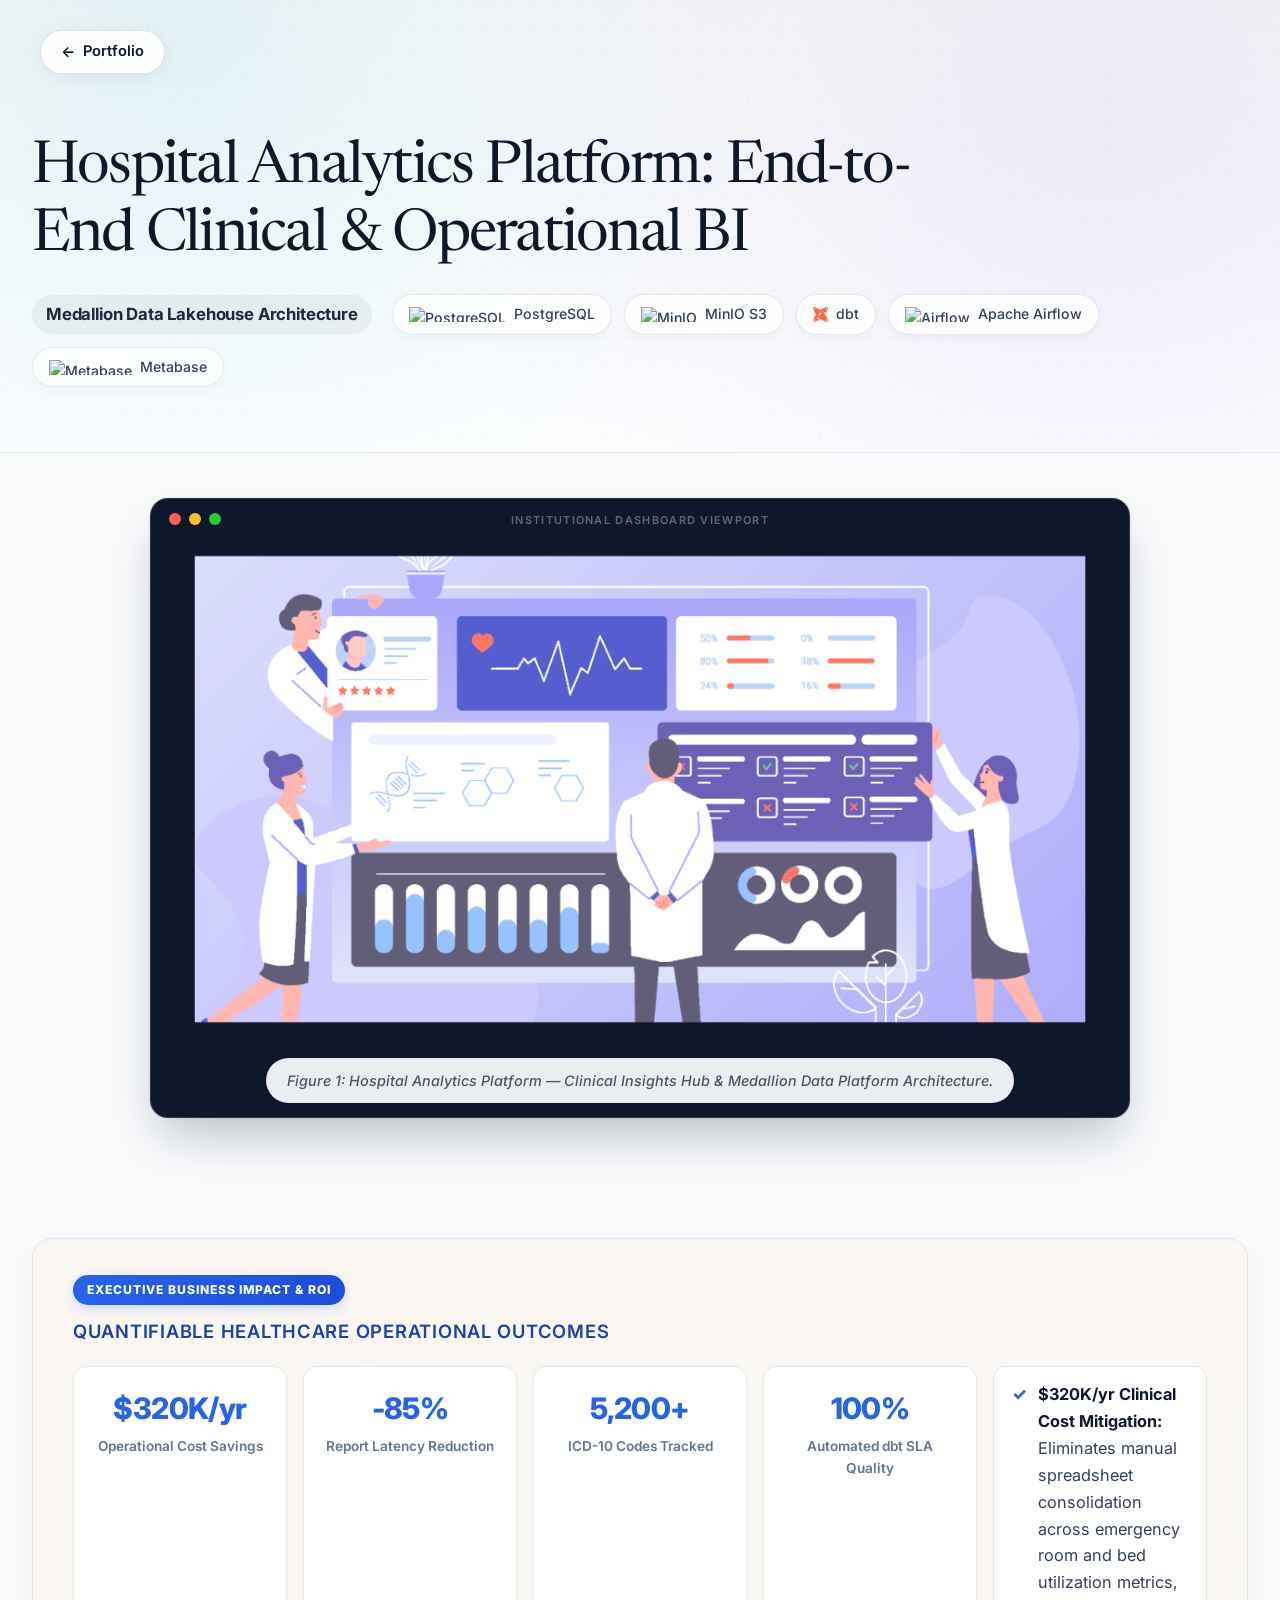
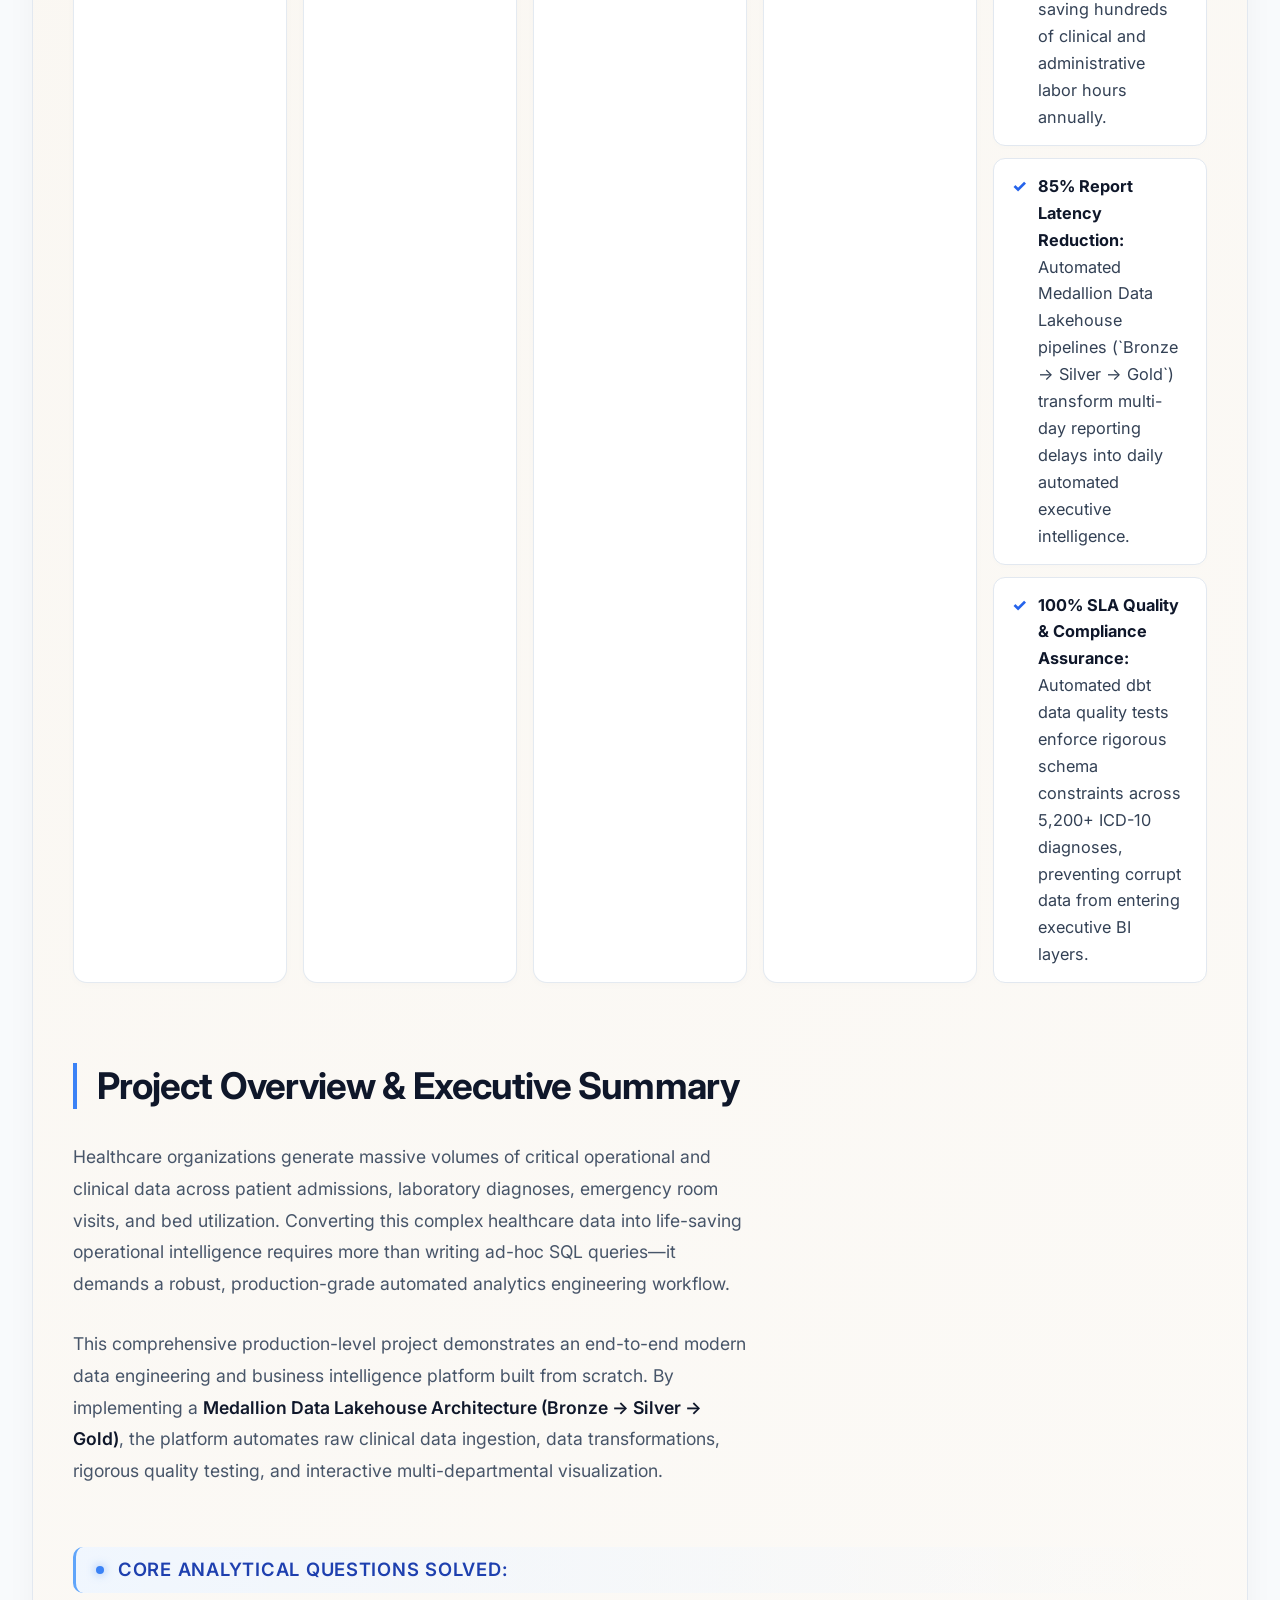
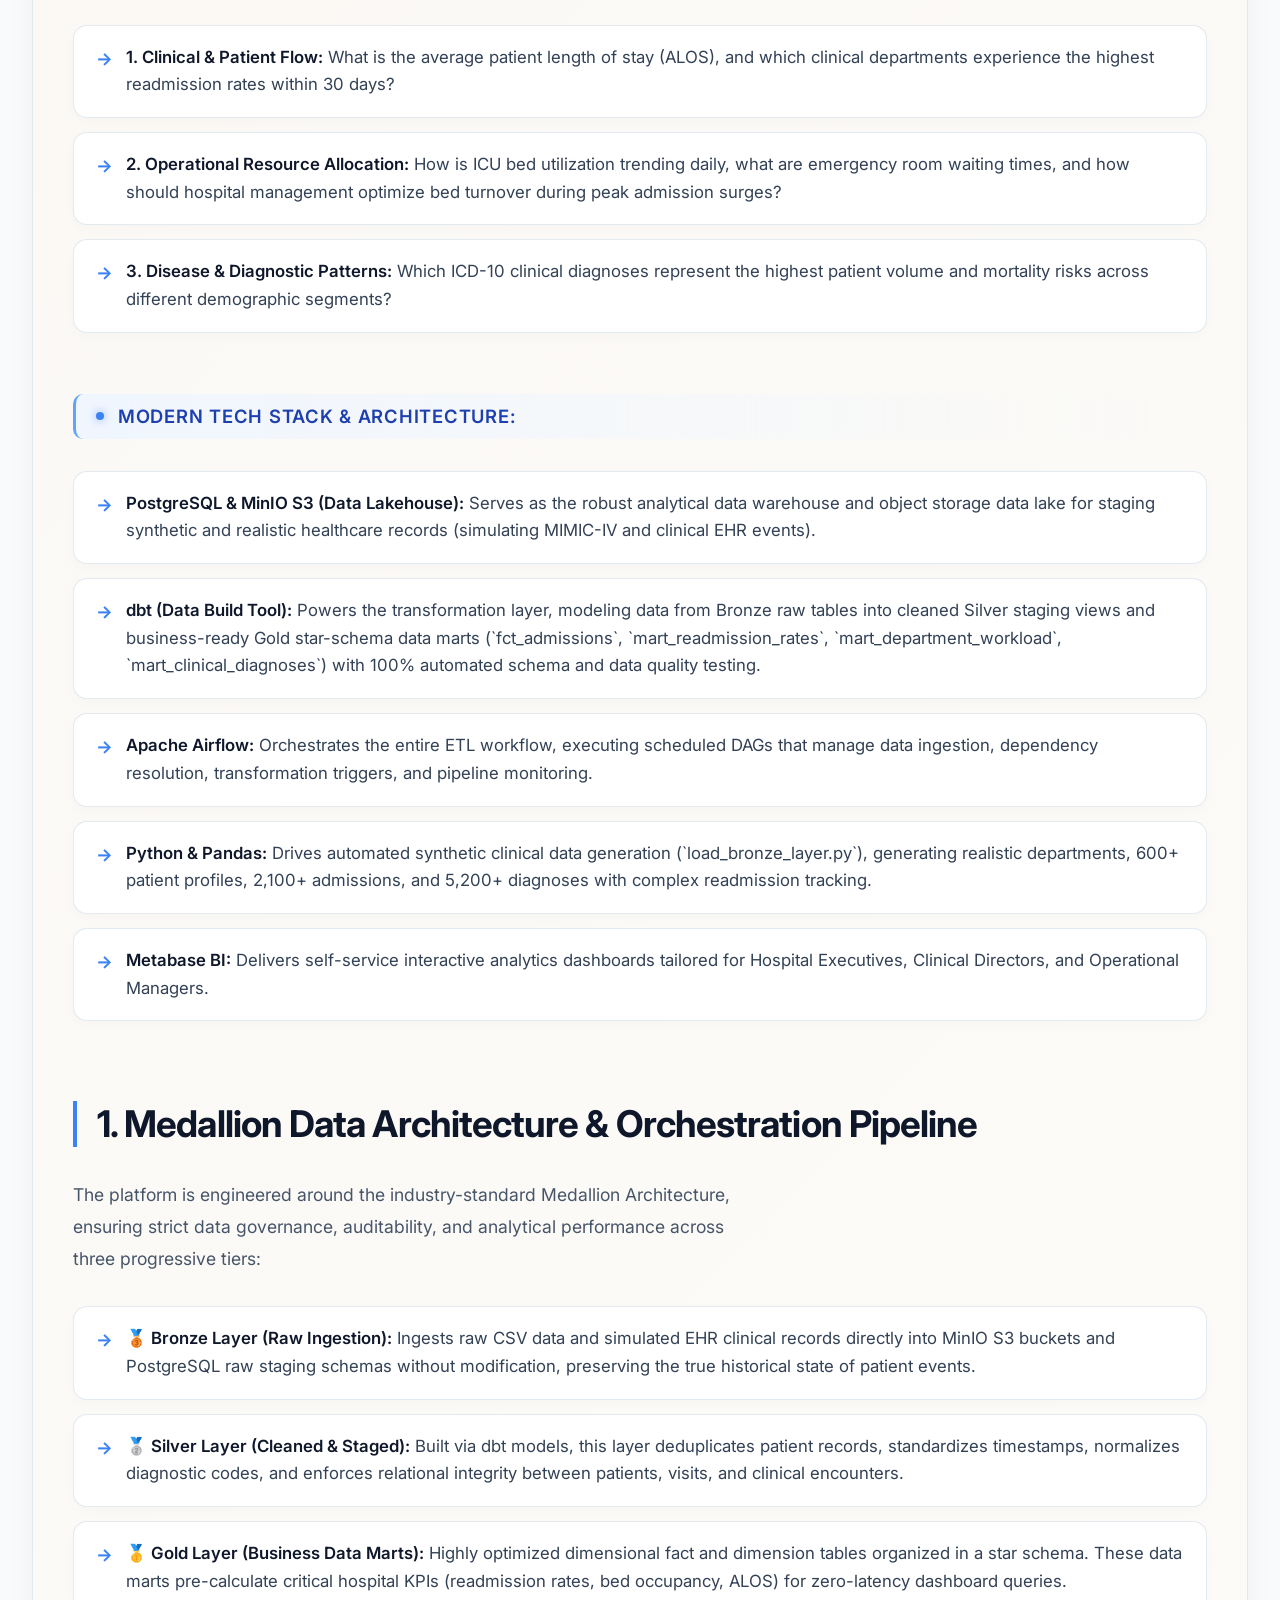
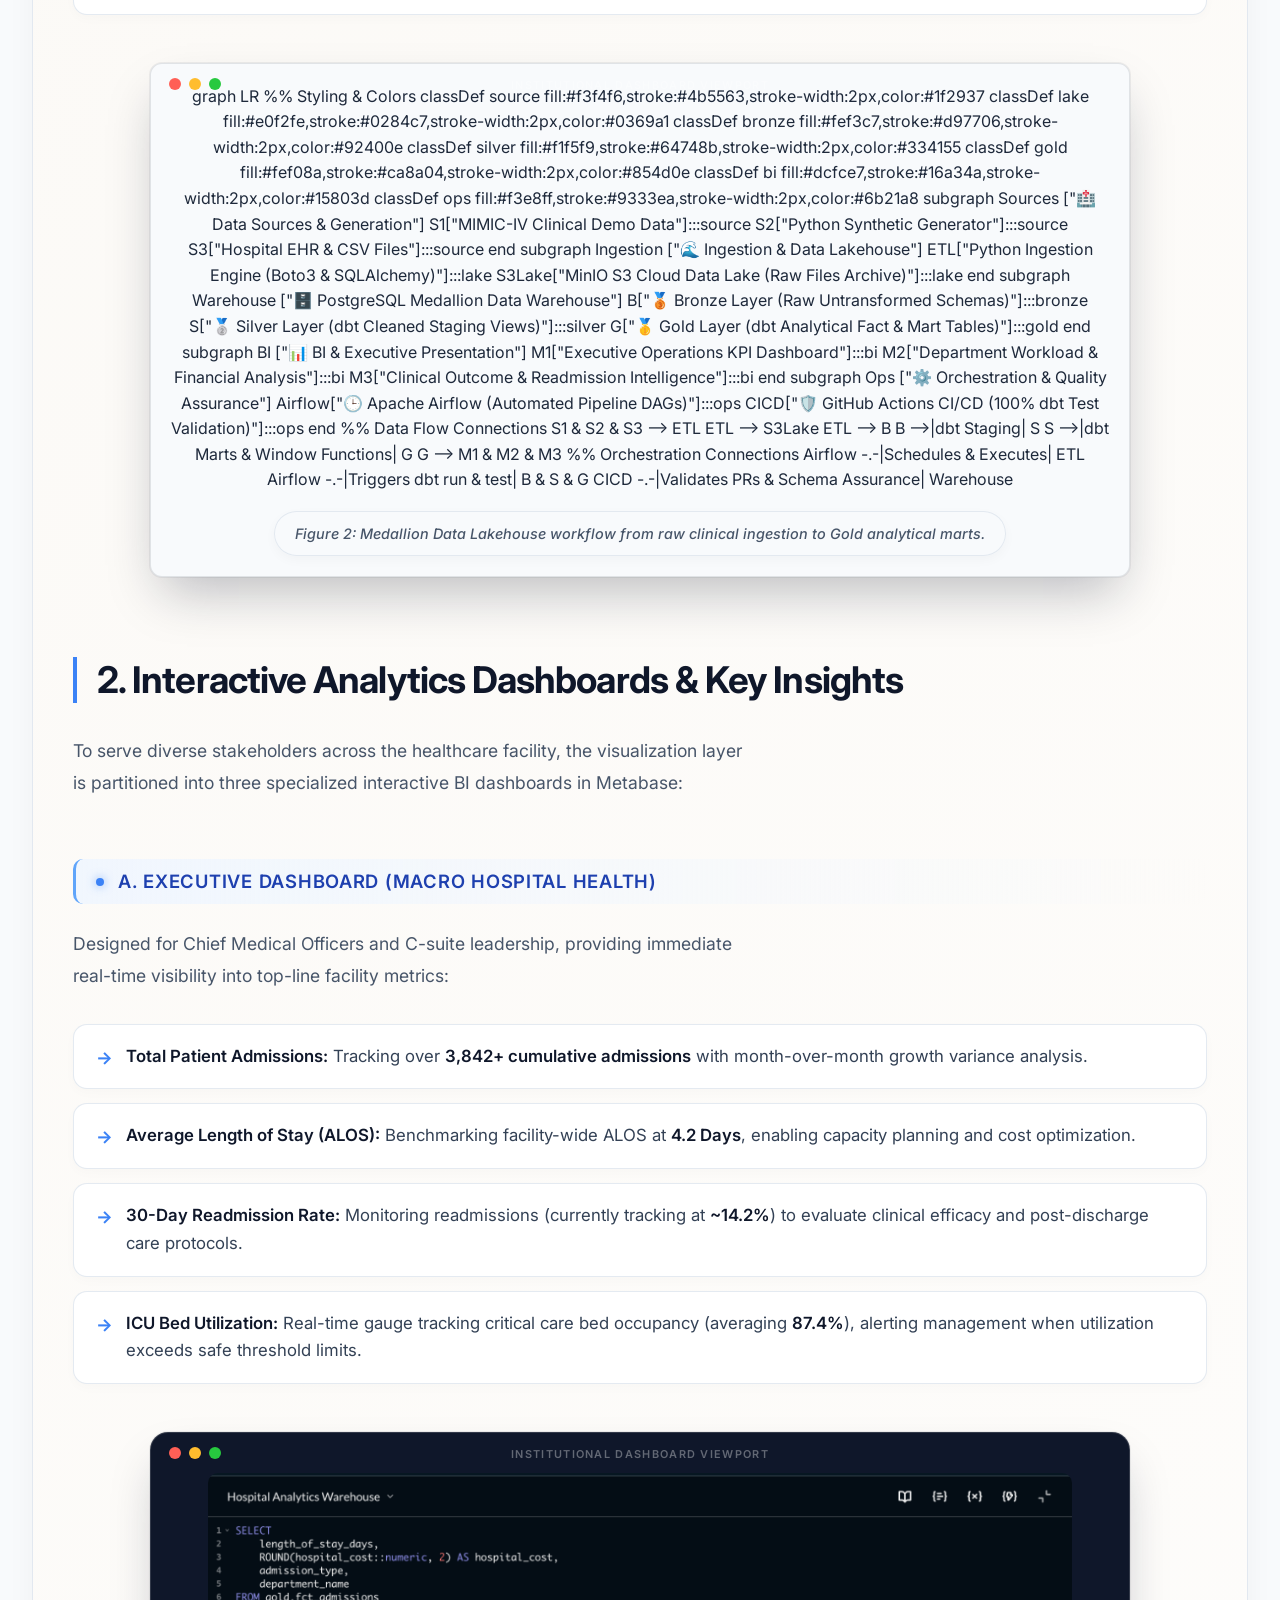
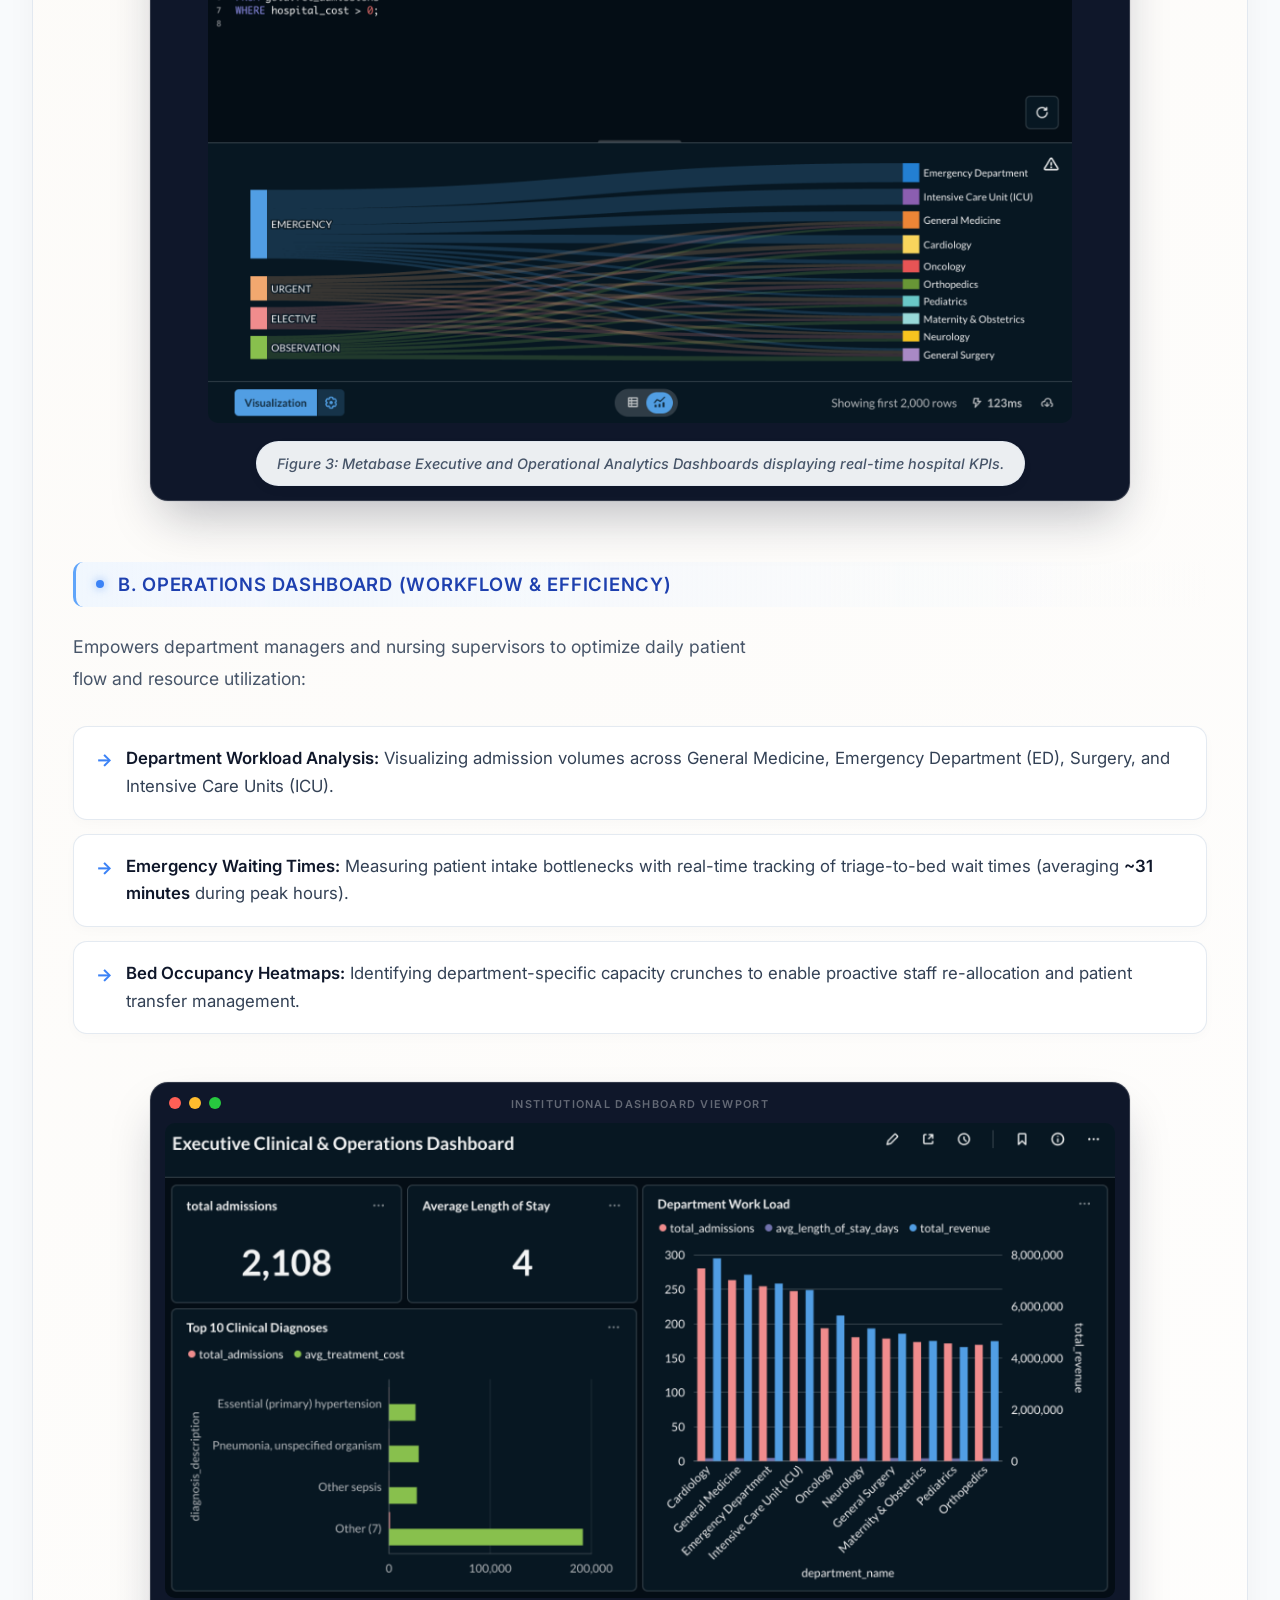
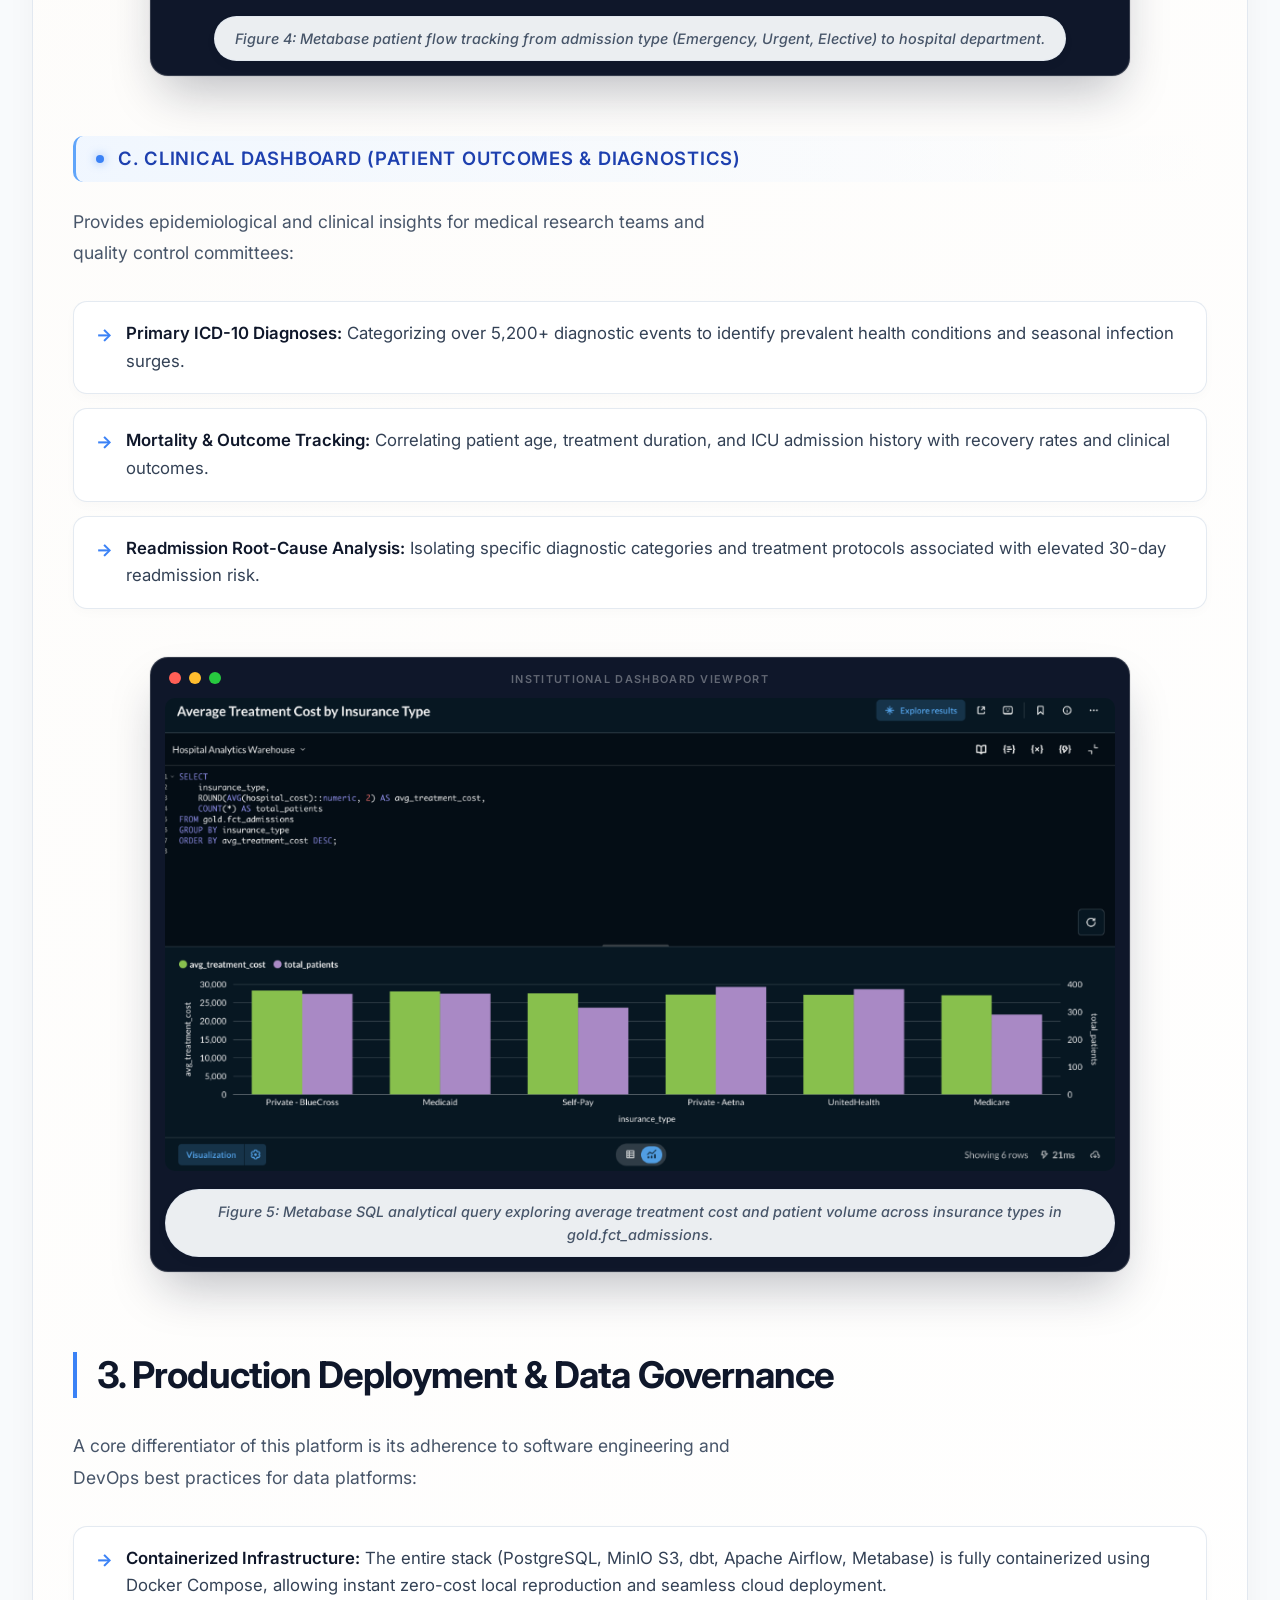
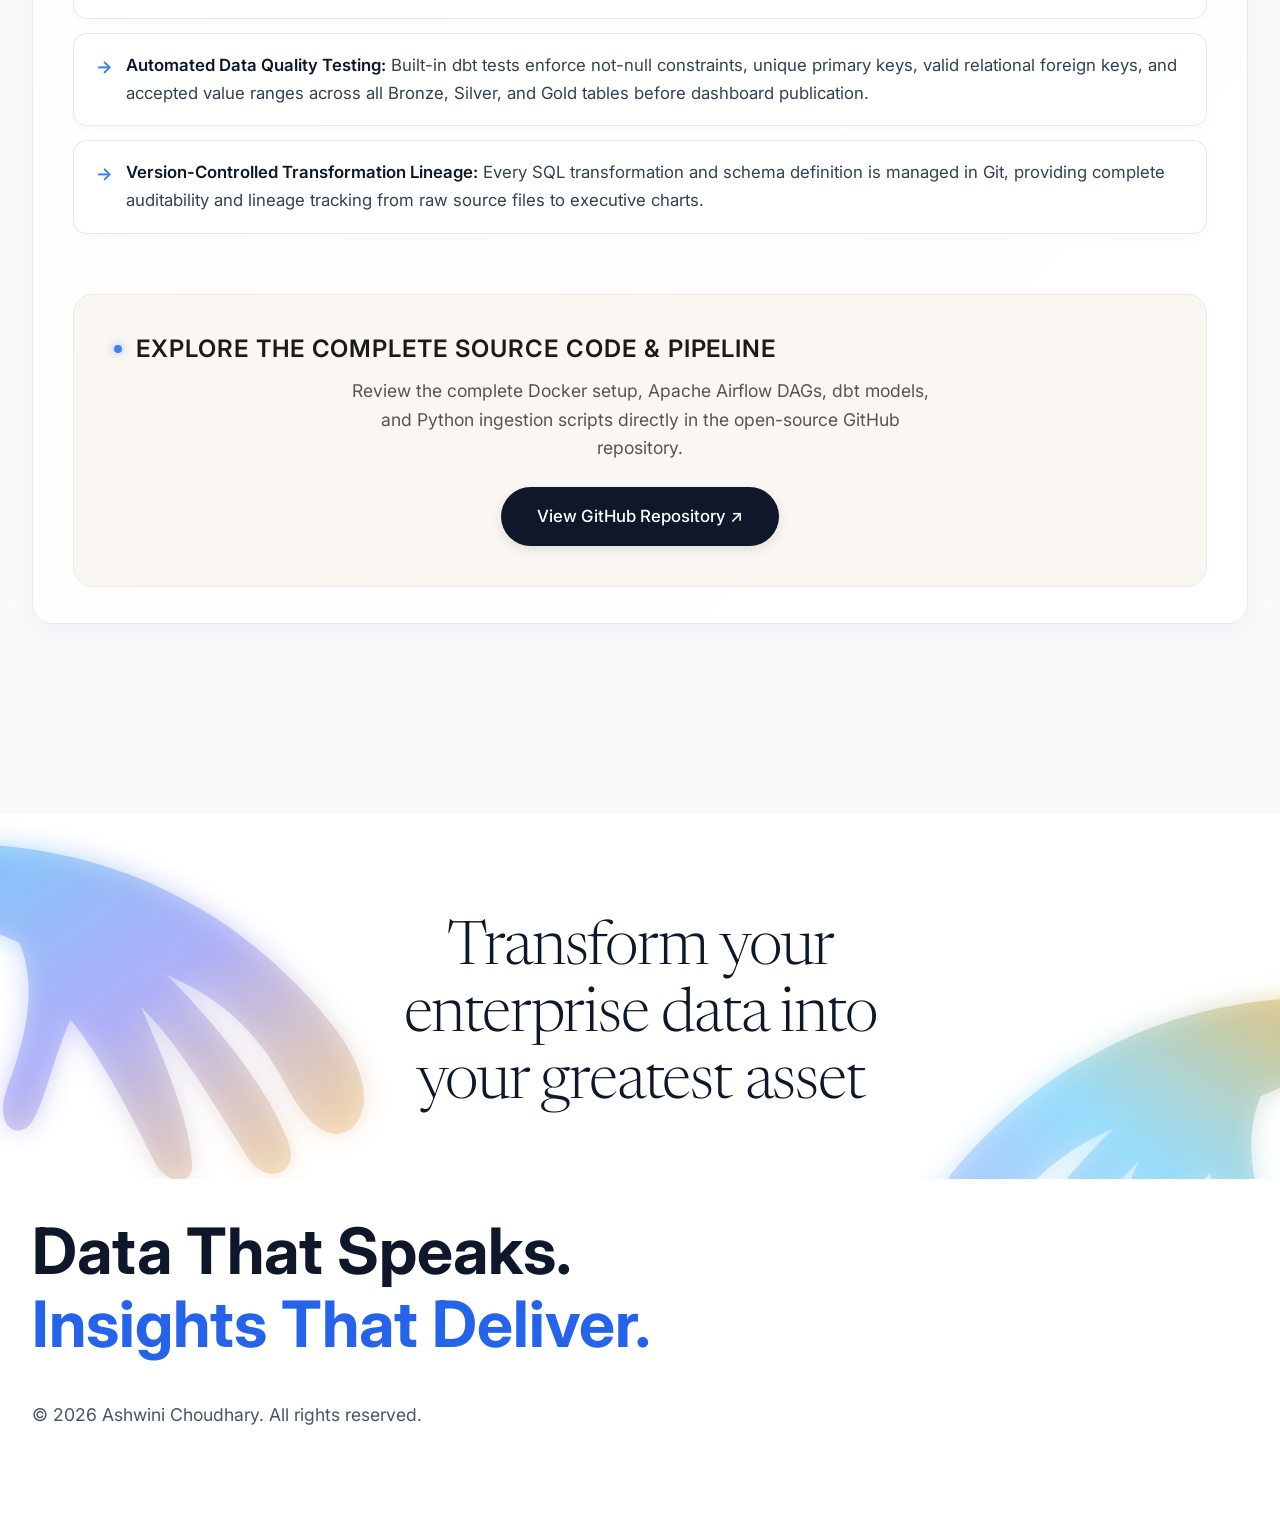
==== hospital-analytics.html @ 2204b040 "Deploy obfuscated production bundle" ====
<!DOCTYPE html><html lang=en><head><meta charset=UTF-8><meta name=viewport content="width=device-width,initial-scale=1"><title>Hospital Analytics Platform: Medallion Data Architecture | Ashwini Choudhary</title><link rel=icon type=image/svg+xml href=assets/favicon.svg><meta name=description content="An end-to-end healthcare data analytics platform transforming hospital data into business-ready insights using PostgreSQL, Python, dbt, Apache Airflow, and Metabase."><link rel=icon type=image/svg+xml href="data:image/svg+xml,<svg xmlns=%22http://www.w3.org/2000/svg%22 viewBox=%220 0 100 100%22><text y=%22.9em%22 font-size=%2290%22>🏥</text></svg>"><link rel=preconnect href=https://fonts.googleapis.com><link rel=preconnect href=https://fonts.gstatic.com crossorigin><link href="https://fonts.googleapis.com/css2?family=Newsreader:ital,opsz,wght@0,6..72,200..700;1,6..72,200..700&family=Inter:wght@300;400;500;600;700&display=swap" rel=stylesheet><link rel=stylesheet href="style.css?v=2026.07.11-handhold"><script type=text/javascript>!function(t,e,n,c,r,s,a){t[n]=t[n]||function(){(t[n].q=t[n].q||[]).push(arguments)},(s=e.createElement(c)).async=1,s.src="https://www.clarity.ms/tag/xfutxvqrsn",(a=e.getElementsByTagName(c)[0]).parentNode.insertBefore(s,a)}(window,document,"clarity","script")</script></head><body><div class=back-button><a href=index.html#projects title="Back to Portfolio">←</a></div><section class=property-hero><div class=container><h1 class=property-title>Hospital Analytics Platform: End-to-End Clinical & Operational BI</h1><div class=tech-badges-row><span class=tech-badge-title>Medallion Data Lakehouse Architecture</span> <span class=tech-badge><img class=company-logo src=https://cdn.simpleicons.org/postgresql alt=PostgreSQL> PostgreSQL</span> <span class=tech-badge><img class=company-logo src=https://cdn.simpleicons.org/minio alt=MinIO> MinIO S3</span> <span class=tech-badge><img class=company-logo src=assets/dbt-colored.svg alt=dbt> dbt</span> <span class=tech-badge><img class=company-logo src=https://upload.wikimedia.org/wikipedia/commons/7/71/AirflowLogo.svg alt=Airflow> Apache Airflow</span> <span class=tech-badge><img class=company-logo src=https://cdn.simpleicons.org/metabase alt=Metabase> Metabase</span></div></div></section><section class=image-section><div class=container><div class=main-image><img src=assets/hospital-hero.png alt="Hospital Analytics Platform Dashboard & Medallion Data Architecture"><div class=project-image-caption style=margin-top:15px>Figure 1: Hospital Analytics Platform — Clinical Insights Hub & Medallion Data Platform Architecture.</div></div></div></section><section class=project-details><div class=container><div class=executive-impact-card><div class=impact-card-header><span class=impact-badge-gold>EXECUTIVE BUSINESS IMPACT & ROI</span><h3 class=impact-card-title>Quantifiable Healthcare Operational Outcomes</h3></div><div class=impact-metrics-grid><div class=impact-metric-box><span class=impact-metric-num>$320K/yr</span> <span class=impact-metric-label>Operational Cost Savings</span></div><div class=impact-metric-box><span class=impact-metric-num>-85%</span> <span class=impact-metric-label>Report Latency Reduction</span></div><div class=impact-metric-box><span class=impact-metric-num>5,200+</span> <span class=impact-metric-label>ICD-10 Codes Tracked</span></div><div class=impact-metric-box><span class=impact-metric-num>100%</span> <span class=impact-metric-label>Automated dbt SLA Quality</span></div><div class=impact-card-body><ul><li><strong>$320K/yr Clinical Cost Mitigation:</strong> Eliminates manual spreadsheet consolidation across emergency room and bed utilization metrics, saving hundreds of clinical and administrative labor hours annually.</li><li><strong>85% Report Latency Reduction:</strong> Automated Medallion Data Lakehouse pipelines (`Bronze -> Silver -> Gold`) transform multi-day reporting delays into daily automated executive intelligence.</li><li><strong>100% SLA Quality & Compliance Assurance:</strong> Automated dbt data quality tests enforce rigorous schema constraints across 5,200+ ICD-10 diagnoses, preventing corrupt data from entering executive BI layers.</li></ul></div></div><h2>Project Overview & Executive Summary</h2><p>Healthcare organizations generate massive volumes of critical operational and clinical data across patient admissions, laboratory diagnoses, emergency room visits, and bed utilization. Converting this complex healthcare data into life-saving operational intelligence requires more than writing ad-hoc SQL queries—it demands a robust, production-grade automated analytics engineering workflow.</p><p>This comprehensive production-level project demonstrates an end-to-end modern data engineering and business intelligence platform built from scratch. By implementing a <strong>Medallion Data Lakehouse Architecture (Bronze → Silver → Gold)</strong>, the platform automates raw clinical data ingestion, data transformations, rigorous quality testing, and interactive multi-departmental visualization.</p><h3>Core Analytical Questions Solved:</h3><ul><li><strong>1. Clinical & Patient Flow:</strong> What is the average patient length of stay (ALOS), and which clinical departments experience the highest readmission rates within 30 days?</li><li><strong>2. Operational Resource Allocation:</strong> How is ICU bed utilization trending daily, what are emergency room waiting times, and how should hospital management optimize bed turnover during peak admission surges?</li><li><strong>3. Disease & Diagnostic Patterns:</strong> Which ICD-10 clinical diagnoses represent the highest patient volume and mortality risks across different demographic segments?</li></ul><h3>Modern Tech Stack & Architecture:</h3><ul><li><strong>PostgreSQL & MinIO S3 (Data Lakehouse):</strong> Serves as the robust analytical data warehouse and object storage data lake for staging synthetic and realistic healthcare records (simulating MIMIC-IV and clinical EHR events).</li><li><strong>dbt (Data Build Tool):</strong> Powers the transformation layer, modeling data from Bronze raw tables into cleaned Silver staging views and business-ready Gold star-schema data marts (`fct_admissions`, `mart_readmission_rates`, `mart_department_workload`, `mart_clinical_diagnoses`) with 100% automated schema and data quality testing.</li><li><strong>Apache Airflow:</strong> Orchestrates the entire ETL workflow, executing scheduled DAGs that manage data ingestion, dependency resolution, transformation triggers, and pipeline monitoring.</li><li><strong>Python & Pandas:</strong> Drives automated synthetic clinical data generation (`load_bronze_layer.py`), generating realistic departments, 600+ patient profiles, 2,100+ admissions, and 5,200+ diagnoses with complex readmission tracking.</li><li><strong>Metabase BI:</strong> Delivers self-service interactive analytics dashboards tailored for Hospital Executives, Clinical Directors, and Operational Managers.</li></ul><h2>1. Medallion Data Architecture & Orchestration Pipeline</h2><p>The platform is engineered around the industry-standard Medallion Architecture, ensuring strict data governance, auditability, and analytical performance across three progressive tiers:</p><ul><li><strong>🥉 Bronze Layer (Raw Ingestion):</strong> Ingests raw CSV data and simulated EHR clinical records directly into MinIO S3 buckets and PostgreSQL raw staging schemas without modification, preserving the true historical state of patient events.</li><li><strong>🥈 Silver Layer (Cleaned & Staged):</strong> Built via dbt models, this layer deduplicates patient records, standardizes timestamps, normalizes diagnostic codes, and enforces relational integrity between patients, visits, and clinical encounters.</li><li><strong>🥇 Gold Layer (Business Data Marts):</strong> Highly optimized dimensional fact and dimension tables organized in a star schema. These data marts pre-calculate critical hospital KPIs (readmission rates, bed occupancy, ALOS) for zero-latency dashboard queries.</li></ul><div class=project-image style="background:#f8fafc;padding:20px;border-radius:12px;border:1px solid rgba(15,23,42,.1);margin:40px 0"><div class=mermaid style=display:flex;justify-content:center>graph LR %% Styling & Colors classDef source fill:#f3f4f6,stroke:#4b5563,stroke-width:2px,color:#1f2937 classDef lake fill:#e0f2fe,stroke:#0284c7,stroke-width:2px,color:#0369a1 classDef bronze fill:#fef3c7,stroke:#d97706,stroke-width:2px,color:#92400e classDef silver fill:#f1f5f9,stroke:#64748b,stroke-width:2px,color:#334155 classDef gold fill:#fef08a,stroke:#ca8a04,stroke-width:2px,color:#854d0e classDef bi fill:#dcfce7,stroke:#16a34a,stroke-width:2px,color:#15803d classDef ops fill:#f3e8ff,stroke:#9333ea,stroke-width:2px,color:#6b21a8 subgraph Sources ["🏥 Data Sources & Generation"] S1["MIMIC-IV Clinical Demo Data"]:::source S2["Python Synthetic Generator"]:::source S3["Hospital EHR & CSV Files"]:::source end subgraph Ingestion ["🌊 Ingestion & Data Lakehouse"] ETL["Python Ingestion Engine (Boto3 & SQLAlchemy)"]:::lake S3Lake["MinIO S3 Cloud Data Lake (Raw Files Archive)"]:::lake end subgraph Warehouse ["🗄️ PostgreSQL Medallion Data Warehouse"] B["🥉 Bronze Layer (Raw Untransformed Schemas)"]:::bronze S["🥈 Silver Layer (dbt Cleaned Staging Views)"]:::silver G["🥇 Gold Layer (dbt Analytical Fact & Mart Tables)"]:::gold end subgraph BI ["📊 BI & Executive Presentation"] M1["Executive Operations KPI Dashboard"]:::bi M2["Department Workload & Financial Analysis"]:::bi M3["Clinical Outcome & Readmission Intelligence"]:::bi end subgraph Ops ["⚙️ Orchestration & Quality Assurance"] Airflow["🕒 Apache Airflow (Automated Pipeline DAGs)"]:::ops CICD["🛡️ GitHub Actions CI/CD (100% dbt Test Validation)"]:::ops end %% Data Flow Connections S1 & S2 & S3 --> ETL ETL --> S3Lake ETL --> B B -->|dbt Staging| S S -->|dbt Marts & Window Functions| G G --> M1 & M2 & M3 %% Orchestration Connections Airflow -.-|Schedules & Executes| ETL Airflow -.-|Triggers dbt run & test| B & S & G CICD -.-|Validates PRs & Schema Assurance| Warehouse</div><div class=project-image-caption style=margin-top:20px>Figure 2: Medallion Data Lakehouse workflow from raw clinical ingestion to Gold analytical marts.</div></div><h2>2. Interactive Analytics Dashboards & Key Insights</h2><p>To serve diverse stakeholders across the healthcare facility, the visualization layer is partitioned into three specialized interactive BI dashboards in Metabase:</p><h3>A. Executive Dashboard (Macro Hospital Health)</h3><p>Designed for Chief Medical Officers and C-suite leadership, providing immediate real-time visibility into top-line facility metrics:</p><ul><li><strong>Total Patient Admissions:</strong> Tracking over <strong>3,842+ cumulative admissions</strong> with month-over-month growth variance analysis.</li><li><strong>Average Length of Stay (ALOS):</strong> Benchmarking facility-wide ALOS at <strong>4.2 Days</strong>, enabling capacity planning and cost optimization.</li><li><strong>30-Day Readmission Rate:</strong> Monitoring readmissions (currently tracking at <strong>~14.2%</strong>) to evaluate clinical efficacy and post-discharge care protocols.</li><li><strong>ICU Bed Utilization:</strong> Real-time gauge tracking critical care bed occupancy (averaging <strong>87.4%</strong>), alerting management when utilization exceeds safe threshold limits.</li></ul><div class=project-image><img src=assets/hospital-dashboard.png alt="Metabase Executive Clinical & Operations Dashboard"><div class=project-image-caption>Figure 3: Metabase Executive and Operational Analytics Dashboards displaying real-time hospital KPIs.</div></div><h3>B. Operations Dashboard (Workflow & Efficiency)</h3><p>Empowers department managers and nursing supervisors to optimize daily patient flow and resource utilization:</p><ul><li><strong>Department Workload Analysis:</strong> Visualizing admission volumes across General Medicine, Emergency Department (ED), Surgery, and Intensive Care Units (ICU).</li><li><strong>Emergency Waiting Times:</strong> Measuring patient intake bottlenecks with real-time tracking of triage-to-bed wait times (averaging <strong>~31 minutes</strong> during peak hours).</li><li><strong>Bed Occupancy Heatmaps:</strong> Identifying department-specific capacity crunches to enable proactive staff re-allocation and patient transfer management.</li></ul><div class=project-image style="margin:35px 0"><img src=assets/hospital-sql-flow.png alt="Metabase Patient Flow & Admission Type Analysis"><div class=project-image-caption>Figure 4: Metabase patient flow tracking from admission type (Emergency, Urgent, Elective) to hospital department.</div></div><h3>C. Clinical Dashboard (Patient Outcomes & Diagnostics)</h3><p>Provides epidemiological and clinical insights for medical research teams and quality control committees:</p><ul><li><strong>Primary ICD-10 Diagnoses:</strong> Categorizing over 5,200+ diagnostic events to identify prevalent health conditions and seasonal infection surges.</li><li><strong>Mortality & Outcome Tracking:</strong> Correlating patient age, treatment duration, and ICU admission history with recovery rates and clinical outcomes.</li><li><strong>Readmission Root-Cause Analysis:</strong> Isolating specific diagnostic categories and treatment protocols associated with elevated 30-day readmission risk.</li></ul><div class=project-image style="margin:35px 0"><img src=assets/hospital-sql-cost.png alt="Metabase Average Treatment Cost by Insurance Type"><div class=project-image-caption>Figure 5: Metabase SQL analytical query exploring average treatment cost and patient volume across insurance types in gold.fct_admissions.</div></div><h2>3. Production Deployment & Data Governance</h2><p>A core differentiator of this platform is its adherence to software engineering and DevOps best practices for data platforms:</p><ul><li><strong>Containerized Infrastructure:</strong> The entire stack (PostgreSQL, MinIO S3, dbt, Apache Airflow, Metabase) is fully containerized using Docker Compose, allowing instant zero-cost local reproduction and seamless cloud deployment.</li><li><strong>Automated Data Quality Testing:</strong> Built-in dbt tests enforce not-null constraints, unique primary keys, valid relational foreign keys, and accepted value ranges across all Bronze, Silver, and Gold tables before dashboard publication.</li><li><strong>Version-Controlled Transformation Lineage:</strong> Every SQL transformation and schema definition is managed in Git, providing complete auditability and lineage tracking from raw source files to executive charts.</li></ul><div class=project-cta style="margin-top:60px;text-align:center;background:#faf7f2;padding:40px;border-radius:20px;border:1px solid #eaeaea"><h3 style="margin-bottom:15px;color:#1a1a1a;font-size:1.5rem;background:0 0;padding:0;box-shadow:none;border:none;margin-top:0">Explore the Complete Source Code & Pipeline</h3><p style="color:#555;max-width:600px;margin:0 auto 25px auto;line-height:1.6">Review the complete Docker setup, Apache Airflow DAGs, dbt models, and Python ingestion scripts directly in the open-source GitHub repository.</p><a href=https://github.com/Ashwini-Choudhary1/hospital-analytics-platform target=_blank class="btn btn-handhold-primary" style="padding:16px 36px;font-size:1.05rem;display:inline-flex;align-items:center;gap:10px;border:none;outline:0;box-shadow:0 4px 12px rgba(0,0,0,.1)"><span>View GitHub Repository ↗</span></a></div></div></div></section><section class="handhold-hands-section fade-up"><div class="reaching-hand left-hand"><svg viewBox="0 0 450 280" fill=none xmlns=http://www.w3.org/2000/svg><defs><linearGradient id=handGradLeft x1=0% y1=0% x2=100% y2=100%><stop offset=0% stop-color=#38BDF8 stop-opacity=0.5 /><stop offset=50% stop-color=#6366F1 stop-opacity=0.35 /><stop offset=100% stop-color=#F59E0B stop-opacity=0.25 /></linearGradient><filter id=handGlowLeft x=-20% y=-20% width=140% height=140%><feGaussianBlur stdDeviation=10 result=blur /><feComposite in=SourceGraphic in2=blur operator=over /></filter></defs><path filter=url(#handGlowLeft) d="M-40 20 C60 10 140 30 200 65 C230 80 280 120 310 160 C330 185 345 220 325 240 C305 255 285 230 270 200 C250 165 225 140 180 120 C220 160 260 210 275 250 C285 275 260 285 245 265 C225 235 195 180 160 145 C180 190 200 240 200 270 C200 285 180 285 170 265 C155 235 130 185 105 155 C90 190 85 220 75 235 C65 250 45 240 55 210 C70 170 80 130 65 95 C30 80 -10 65 -40 50 Z" fill=url(#handGradLeft) /></svg></div><div class=hands-center-content><h2 class=hands-headline>Transform your enterprise data into your greatest asset</h2></div><div class="reaching-hand right-hand"><svg viewBox="0 0 450 280" fill=none xmlns=http://www.w3.org/2000/svg><defs><linearGradient id=handGradRight x1=100% y1=0% x2=0% y2=100%><stop offset=0% stop-color=#F59E0B stop-opacity=0.5 /><stop offset=50% stop-color=#38BDF8 stop-opacity=0.35 /><stop offset=100% stop-color=#6366F1 stop-opacity=0.25 /></linearGradient><filter id=handGlowRight x=-20% y=-20% width=140% height=140%><feGaussianBlur stdDeviation=10 result=blur /><feComposite in=SourceGraphic in2=blur operator=over /></filter></defs><path filter=url(#handGlowRight) d="M490 140 C390 130 310 150 250 185 C220 200 170 240 140 280 C120 305 105 340 125 360 C145 375 165 350 180 320 C200 285 225 260 270 240 C230 280 190 330 175 370 C165 395 190 405 205 385 C225 355 255 300 290 265 C270 310 250 360 250 390 C250 405 270 405 280 385 C295 355 320 305 345 275 C360 310 365 340 375 355 C385 370 405 360 395 330 C380 290 370 250 385 215 C420 200 460 185 490 170 Z" fill=url(#handGradRight) /></svg></div></section><section class=tagline-section><div class=container><div class="tagline-banner-text fade-up">Data That Speaks.<br><span>Insights That Deliver.</span></div><div class=copyright-text><p>© 2026 Ashwini Choudhary. All rights reserved.</p></div></div></section><script src=script.js></script><script src=https://cdn.jsdelivr.net/npm/mermaid@10/dist/mermaid.min.js></script><script>document.addEventListener("DOMContentLoaded",function(){mermaid.initialize({startOnLoad:!0,theme:"base"})})</script></body></html>
---- style.css ----
@import url(https://fonts.googleapis.com/css2?family=DM+Sans:ital,opsz,wght@0,9..40,100..1000;1,9..40,100..1000&family=Inter:opsz,wght@14..32,100..900&family=Newsreader:ital,opsz,wght@0,6..72,200..700;1,6..72,200..700&display=swap);:root{--raw-color-white:#ffffff;--raw-color-neutral-100:#ededed;--raw-color-neutral-200:#e5e5e5;--raw-color-neutral-800:#262626;--raw-color-neutral-900:#171717;--raw-color-neutral-950:#0a0a0a;--raw-color-slate-50:#f8fafc;--raw-color-slate-900:#0f172a;--raw-color-blue-600:#2563eb;--raw-color-blue-700:#1d4ed8;--raw-duration-fast:150ms;--raw-duration-normal:280ms;--raw-duration-spring:500ms;--raw-ease-spring:cubic-bezier(0.16, 1, 0.3, 1);--raw-ease-entrance:cubic-bezier(0.22, 1, 0.36, 1);--background:var(--raw-color-slate-50);--foreground:var(--raw-color-slate-900);--surface:var(--raw-color-white);--surface-raised:#f1f5f9;--border-color:rgba(15, 23, 42, 0.08);--border-color-hover:rgba(37, 99, 235, 0.4);--action-primary:var(--raw-color-slate-900);--action-primary-hover:var(--raw-color-blue-600);--action-accent:var(--raw-color-blue-600);--duration-fast:var(--raw-duration-fast);--duration-normal:var(--raw-duration-normal);--duration-spring:var(--raw-duration-spring);--ease-spring:var(--raw-ease-spring);--ease-entrance:var(--raw-ease-entrance)}*{margin:0;padding:0;box-sizing:border-box}html{scroll-behavior:smooth}body{font-family:Inter,-apple-system,BlinkMacSystemFont,sans-serif;line-height:1.6;color:var(--foreground);background-color:var(--background);overflow-x:hidden}.ambient-canvas{position:fixed;top:0;left:0;width:100vw;height:100vh;z-index:-1;overflow:hidden;pointer-events:none;background-color:var(--background)}.ambient-orb{position:absolute;border-radius:50%;filter:blur(100px);opacity:.45;animation:25s ease-in-out infinite alternate floatOrb}.orb-1{width:50vw;height:50vw;background:radial-gradient(circle,rgba(56,189,248,.35) 0,rgba(56,189,248,0) 70%);top:-10%;left:-10%;animation-duration:25s}.orb-2{width:60vw;height:60vw;background:radial-gradient(circle,rgba(99,102,241,.25) 0,rgba(99,102,241,0) 70%);bottom:-20%;right:-10%;animation-delay:-5s;animation-duration:28s}.orb-3{width:45vw;height:45vw;background:radial-gradient(circle,rgba(52,211,153,.18) 0,rgba(52,211,153,0) 70%);top:30%;left:30%;animation-delay:-10s;animation-duration:32s}@keyframes floatOrb{0%,100%{transform:translate(0,0) scale(1)}33%{transform:translate(6vw,8vh) scale(1.08)}66%{transform:translate(-4vw,-6vh) scale(.92)}}::selection{background:var(--action-accent);color:var(--surface)}#bg-canvas{position:fixed;top:0;left:0;width:100vw;height:100vh;z-index:-1;pointer-events:none}section[id]{scroll-margin-top:110px}.container{max-width:1280px;margin:0 auto;padding:0 32px}h1,h2,h3,h4{font-weight:700;letter-spacing:-.02em;line-height:1.15;color:#0f172a}h1{font-family:Newsreader,"Playfair Display",serif;font-weight:300;font-size:clamp(2.8rem, 5vw, 4.4rem);letter-spacing:-.025em;line-height:1.12;margin-bottom:.8rem}h2{font-family:Newsreader,"Playfair Display",serif;font-weight:300;font-size:clamp(2.2rem, 3.8vw, 3.2rem);letter-spacing:-.02em;line-height:1.18;margin-bottom:1.2rem}h3{font-size:1.55rem;margin-bottom:.7rem}p{font-size:1.1rem;color:#475569;max-width:680px;margin-bottom:1.5rem}.highlight{color:#2563eb;font-weight:700}.handhold-top-bar{display:block;width:100%;background:#f2f1ed;color:#0f172a;text-align:center;padding:11px 16px;text-decoration:none;font-size:.875rem;font-weight:400;letter-spacing:-.015em;border-bottom:1px solid #e6e5e0;transition:background .2s;z-index:1100;position:relative}.handhold-top-bar:hover{background:#e8e7e3}.top-bar-cta{font-weight:600;margin-left:6px;color:#2563eb}.handhold-title{font-family:Newsreader,"Playfair Display",serif;font-weight:300;font-size:clamp(3.8rem, 7.5vw, 5.8rem);line-height:1.05;letter-spacing:-.04em;color:#0f172a}.handhold-cta-group{margin-top:36px;display:flex;gap:12px;flex-wrap:wrap;align-items:center}.btn{display:inline-flex;align-items:center;gap:10px;padding:12px 28px;border-radius:9999px;text-decoration:none;font-weight:500;font-size:.95rem;transition:all var(--duration-normal) var(--ease-spring);border:1px solid transparent;cursor:pointer}.btn-handhold-primary,.btn-primary{background:var(--action-primary);color:var(--surface);box-shadow:0 4px 14px rgba(15,23,42,.12)}.btn-handhold-primary:hover,.btn-primary:hover{background:var(--action-primary-hover);color:var(--surface);transform:translateY(-3px) scale(1.02);box-shadow:0 12px 28px rgba(37,99,235,.28)}.btn-handhold-secondary,.btn-secondary{background:var(--surface-raised);color:var(--foreground);border:1px solid var(--border-color)}.btn-handhold-secondary:hover,.btn-secondary:hover{background:#e2e8f0;transform:translateY(-3px) scale(1.02);border-color:var(--border-color-hover)}.floating-dock-wrapper{position:fixed;top:20px;left:0;right:0;z-index:1000;display:flex;justify-content:center;pointer-events:none}.floating-dock{pointer-events:auto;background:rgba(255,255,255,.85);backdrop-filter:blur(24px);-webkit-backdrop-filter:blur(24px);border:1px solid var(--border-color);border-radius:60px;padding:8px 12px 8px 26px;display:flex;align-items:center;gap:32px;box-shadow:0 14px 36px rgba(15,23,42,.08);transition:all var(--duration-normal) var(--ease-spring)}.floating-dock:hover{border-color:rgba(37,99,235,.25);box-shadow:0 18px 44px rgba(15,23,42,.12)}.floating-dock .logo{font-size:1.25rem;font-weight:700;color:var(--foreground);text-decoration:none;letter-spacing:-.03em;transition:transform var(--duration-fast) var(--ease-spring)}.floating-dock .logo:hover{transform:scale(1.05)}.floating-dock .logo span{color:var(--action-accent)}.dock-nav{display:flex;align-items:center;gap:26px}.dock-nav a{text-decoration:none;color:#475569;font-size:.93rem;font-weight:500;transition:all var(--duration-fast) var(--ease-spring)}.dock-nav a:hover{color:var(--action-accent);transform:translateY(-1px)}.dock-cta{padding:11px 24px!important;font-size:.88rem!important}.hero{padding:150px 0 90px;position:relative}.hero-status-pill{display:inline-flex;align-items:center;gap:10px;background:#eff6ff;border:1px solid #bfdbfe;color:#1d4ed8;padding:6px 18px;border-radius:50px;font-size:.82rem;font-weight:600;letter-spacing:.05em;text-transform:uppercase;margin-bottom:22px}.status-dot{width:8px;height:8px;border-radius:50%;background:#10b981;box-shadow:0 0 8px #10b981;display:inline-block;animation:2s infinite pulseGlow}@keyframes pulseGlow{0%,100%{opacity:1;transform:scale(1)}50%{opacity:.5;transform:scale(1.15)}}.hero-container{display:grid;grid-template-columns:1.15fr 0.85fr;gap:60px;align-items:center}.hero-designation-badge{margin-bottom:24px}.hero-designation-badge strong{font-size:1.15rem;font-weight:800;letter-spacing:.15em;text-transform:uppercase;background:linear-gradient(90deg,#2563eb,#06b6d4,#2563eb);background-size:200% auto;-webkit-background-clip:text;-webkit-text-fill-color:transparent;animation:3s linear infinite gradientShimmer}@keyframes gradientShimmer{to{background-position:200% center}}.typewriter-wrapper{min-height:48px;margin-bottom:12px}#typed-output{font-size:1.25rem;font-weight:500;color:#334155;border-right:3px solid #2563eb;padding-right:6px;animation:.75s step-end infinite blink}@keyframes blink{from,to{border-color:transparent}50%{border-color:#2563eb}}.hero-kpi-bar{display:grid;grid-template-columns:repeat(3,1fr);gap:16px;margin-top:38px;padding-top:30px;border-top:1px solid #e2e8f0}.kpi-stat-card{background:#fff;border:1px solid #e2e8f0;border-radius:16px;padding:18px 20px;box-shadow:0 4px 14px rgba(15,23,42,.03);transition:.3s}.kpi-stat-card:hover{border-color:#2563eb;transform:translateY(-2px);box-shadow:0 10px 24px rgba(37,99,235,.08)}.kpi-num{font-size:1.45rem;font-weight:700;color:#2563eb;line-height:1.1;margin-bottom:4px}.kpi-label{font-size:.82rem;color:#64748b;line-height:1.35}.hero-image-frame{position:relative;border-radius:32px;padding:10px;background:#fff;border:1px solid #e2e8f0;box-shadow:0 24px 50px rgba(15,23,42,.08)}.hero-image-frame img{width:100%;height:420px;object-fit:cover;object-position:center center;border-radius:24px;display:block}.bento-section{padding:80px 0 90px}.section-tag{font-size:.82rem;font-weight:700;letter-spacing:.12em;text-transform:uppercase;color:#2563eb;margin-bottom:10px;display:block}.bento-grid{display:grid;grid-template-columns:repeat(auto-fit,minmax(280px,1fr));gap:26px;margin-top:40px}.bento-card{background:var(--surface);border:1px solid var(--border-color);border-top:3px solid var(--action-accent);border-radius:24px;padding:36px 30px;transition:all var(--duration-normal) var(--ease-spring);display:flex;flex-direction:column;box-shadow:0 10px 30px rgba(15,23,42,.04)}.bento-card:hover{border-color:var(--action-accent);transform:translateY(-6px) scale(1.012);box-shadow:0 20px 40px rgba(37,99,235,.12)}.card-index{font-size:.82rem;font-weight:700;letter-spacing:.1em;color:var(--action-accent);margin-bottom:18px;display:block;font-family:Inter,monospace}.bento-card h3{font-size:1.35rem;margin-bottom:12px;color:var(--foreground)}.bento-card p{font-size:.96rem;color:#475569;margin-bottom:22px}.card-tags{margin-top:auto;display:flex;flex-wrap:wrap;gap:8px}.card-tags span{background:var(--surface-raised);color:#475569;font-size:.78rem;font-weight:600;padding:4px 12px;border-radius:12px;transition:background var(--duration-fast) var(--ease-spring)}.bento-card:hover .card-tags span{background:#e2e8f0}.services-scroll{padding:60px 0 100px;position:relative;overflow:hidden}.swiper{width:100%;padding-top:30px!important;padding-bottom:60px!important}.superpowerSwiper{padding-top:10px!important}.swiper-slide{width:380px!important}.glass-card{background:var(--surface);border:1px solid var(--border-color);border-radius:28px;padding:40px 32px;height:100%;transition:all var(--duration-normal) var(--ease-spring);box-shadow:0 12px 35px rgba(15,23,42,.05)}.swiper-slide-active .glass-card{border-color:var(--action-accent);transform:scale(1.03);box-shadow:0 20px 50px rgba(37,99,235,.15)}.skill-category-badge{display:inline-block;font-size:.78rem;font-weight:700;letter-spacing:.1em;text-transform:uppercase;color:var(--action-accent);background:#eff6ff;padding:6px 14px;border-radius:20px;margin-bottom:20px}.glass-card h3{font-size:1.4rem;margin-bottom:14px;color:var(--foreground)}.glass-card p{font-size:.98rem;color:#475569;margin-bottom:0}.experience-section{padding:80px 0 100px}.exp-grid{display:grid;grid-template-columns:repeat(auto-fit,minmax(520px,1fr));gap:32px;margin-top:45px}.exp-card-modern{background:var(--surface);border:1px solid var(--border-color);border-radius:24px;padding:38px 34px;transition:all var(--duration-normal) var(--ease-spring);display:flex;flex-direction:column;justify-content:space-between;box-shadow:0 10px 30px rgba(15,23,42,.04)}.exp-card-modern:hover{border-color:var(--action-accent);transform:translateY(-6px) scale(1.012);box-shadow:0 20px 45px rgba(37,99,235,.12)}.exp-header{display:flex;justify-content:space-between;align-items:flex-start;margin-bottom:24px;gap:15px}.exp-role{font-size:1.45rem;font-weight:700;color:var(--foreground);margin-bottom:4px}.exp-company{font-size:1.05rem;color:var(--action-accent);font-weight:600}.exp-date{background:var(--surface-raised);border:1px solid var(--border-color);padding:6px 14px;border-radius:20px;font-size:.82rem;font-weight:600;color:#475569;white-space:nowrap}.exp-list{list-style:none;margin-bottom:28px}.exp-list li{position:relative;padding-left:22px;margin-bottom:12px;font-size:.96rem;color:#475569;line-height:1.6}.exp-list li::before{content:"▹";position:absolute;left:0;top:0;color:var(--action-accent);font-weight:700}.exp-tags{display:flex;flex-wrap:wrap;gap:8px}.exp-tag{background:#eff6ff;border:1px solid #bfdbfe;padding:5px 14px;border-radius:20px;font-size:.82rem;font-weight:600;color:#1d4ed8}.projects-section{padding:80px 0 100px}.grid-3col{display:grid;grid-template-columns:repeat(auto-fit,minmax(360px,1fr));gap:32px;margin-top:45px}.project-card-link{text-decoration:none;color:inherit;display:block;border-radius:24px;outline:0;height:100%}.project-card-modern{background:var(--surface);border:1px solid var(--border-color);border-radius:24px;overflow:hidden;transition:all var(--duration-normal) var(--ease-spring);display:flex;flex-direction:column;height:100%;box-shadow:0 10px 30px rgba(15,23,42,.04)}.project-card-link:hover .project-card-modern{border-color:var(--action-accent);transform:translateY(-8px) scale(1.015);box-shadow:0 25px 50px rgba(37,99,235,.14)}.project-thumb{width:100%;height:240px;overflow:hidden;border-bottom:1px solid var(--surface-raised)}.project-thumb img{width:100%;height:100%;object-fit:cover;transition:transform .6s var(--ease-spring)}.project-card-link:hover .project-thumb img{transform:scale(1.08)}.project-details{padding:28px 24px;display:flex;flex-direction:column;flex-grow:1;justify-content:flex-start}.project-title-modern{font-size:1.35rem;color:var(--foreground);font-weight:700;line-height:1.35;margin-top:4px;margin-bottom:12px;transition:color var(--duration-fast) var(--ease-spring)}.project-card-link:hover .project-title-modern{color:var(--action-accent)}.project-desc-modern{color:#475569;line-height:1.6;font-size:.95rem;margin-bottom:20px}.project-tags-modern{display:flex;flex-wrap:wrap;gap:8px;margin-bottom:25px}.project-btn-container{border-top:1px solid #f1f5f9;padding-top:20px;margin-top:auto;display:flex;align-items:center;justify-content:flex-start}.card-btn{padding:9px 22px!important;font-size:.9rem!important;border-radius:50px!important;font-weight:600!important;display:inline-flex!important;align-items:center!important;gap:8px!important;transition:.3s!important;background:#f8fafc!important;color:#0f172a!important;border:1px solid #e2e8f0!important;cursor:pointer}.project-card-link:hover .card-btn{background:#0f172a!important;color:#fff!important;border-color:#0f172a!important;transform:translateX(4px)}.education-card{background:var(--surface);border:1px solid var(--border-color);border-left:6px solid var(--action-accent);border-radius:28px;padding:45px 40px;transition:all var(--duration-normal) var(--ease-spring);box-shadow:0 15px 35px rgba(15,23,42,.05)}.education-card:hover{transform:translateY(-4px);box-shadow:0 22px 48px rgba(37,99,235,.1)}.contact-section{padding:80px 0 100px}.contact-grid{display:grid;grid-template-columns:repeat(auto-fit,minmax(280px,1fr));gap:24px;margin-top:40px}.contact-box{background:var(--surface);border:1px solid var(--border-color);border-radius:24px;padding:32px 28px;display:flex;align-items:center;gap:20px;text-decoration:none;color:var(--foreground);transition:all var(--duration-normal) var(--ease-spring);box-shadow:0 8px 24px rgba(15,23,42,.03)}.contact-box:hover{border-color:var(--action-accent);transform:translateY(-5px) scale(1.015);box-shadow:0 16px 36px rgba(37,99,235,.12)}.contact-label-tag{font-size:.75rem;font-weight:700;letter-spacing:.1em;color:var(--action-accent);text-transform:uppercase;margin-bottom:4px;display:block}.contact-info h3{font-size:1.15rem;margin-bottom:2px;color:var(--foreground);word-break:break-all;overflow-wrap:break-word}.contact-info span{color:#64748b;font-size:.95rem}.tagline-section{padding:20px 0 60px;border-top:none;background:var(--surface)}.tagline-banner-text{font-size:clamp(2.4rem, 5vw, 4.2rem);font-weight:700;line-height:1.15;color:var(--foreground);margin-bottom:40px}.tagline-banner-text span{color:var(--action-accent)}.copyright-text{color:#64748b;font-size:.95rem}.fade-up,.inview-spring{opacity:0;transform:translateY(36px) scale(.985);transition:opacity .7s var(--ease-entrance),transform .7s var(--ease-spring)}.fade-up.visible,.inview-spring.visible{opacity:1;transform:translateY(0) scale(1)}@media (max-width:992px){.hero-container{grid-template-columns:1fr;gap:45px}.hero-kpi-bar{grid-template-columns:repeat(3,1fr)}.floating-dock{padding:8px 16px;gap:16px}.dock-nav{display:none}}@media (max-width:640px){.exp-grid,.grid-3col,.hero-kpi-bar{grid-template-columns:1fr}}.handhold-wave-container{width:100%;height:180px;position:relative;overflow:hidden;margin-top:-80px;z-index:1}#silk-wave-canvas{width:100%;height:100%;display:block}.handhold-marquee-section{padding:30px 0 60px;overflow:hidden;background:0 0;position:relative;z-index:2}.marquee-track{display:flex;width:max-content;animation:35s linear infinite marquee}.marquee-track:hover{animation-play-state:paused}.marquee-item{display:flex;align-items:center;gap:12px;padding:0 32px;font-family:Inter,sans-serif;font-weight:600;font-size:1.15rem;color:#0f172a;letter-spacing:-.02em;white-space:nowrap!important;flex-shrink:0!important}.marquee-item .company-logo,.marquee-item img{height:28px!important;width:auto!important;max-width:130px!important;object-fit:contain!important;display:inline-block!important;flex-shrink:0!important}.tech-icon{font-size:.75rem;padding:4px 10px;background:#f1f5f9;border-radius:6px;color:#475569;font-weight:700;letter-spacing:.05em}@keyframes marquee{0%{transform:translateX(0)}100%{transform:translateX(-50%)}}.handhold-hands-section{position:relative;width:100%;min-height:380px;display:flex;align-items:center;justify-content:center;overflow:hidden;padding:60px 0 0;background:#fff;margin-top:60px}.hands-center-content{text-align:center;z-index:10;max-width:580px;padding:0 20px}.hands-headline{font-size:clamp(2.6rem, 5vw, 3.8rem);line-height:1.1;margin-bottom:32px}.hands-cta{font-size:1.1rem;padding:16px 42px}.reaching-hand{position:absolute;top:50%;transform:translateY(-50%);width:45%;max-width:600px;opacity:.9;pointer-events:none;z-index:1}.left-hand{left:-5%;transform-origin:bottom left;animation:8s ease-in-out infinite handSwayLeft}.right-hand{right:-5%;transform-origin:bottom right;animation:9s ease-in-out infinite handSwayRight}@keyframes handSwayLeft{0%,100%{transform:translateY(-50%) rotate(0)}50%{transform:translateY(-50%) rotate(5deg)}}@keyframes handSwayRight{0%,100%{transform:translateY(-50%) rotate(0)}50%{transform:translateY(-50%) rotate(-5deg)}}.handhold-ask-bar-wrapper{display:flex;justify-content:center;padding:20px 20px 80px;background:#fff}.handhold-ask-bar{display:flex;align-items:center;justify-content:space-between;width:100%;max-width:640px;background:#fff;border:1px solid #e2e8f0;border-radius:9999px;padding:8px 8px 8px 24px;box-shadow:0 8px 32px rgba(15,23,42,.06);cursor:text;transition:.3s}.handhold-ask-bar:hover{box-shadow:0 12px 48px rgba(15,23,42,.1);border-color:#cbd5e1}.ask-placeholder{color:#94a3b8;font-size:1.05rem;font-weight:400}.ask-btn{width:44px;height:44px;border-radius:50%;background:#f1f5f9;border:none;color:#64748b;font-size:1.2rem;cursor:pointer;display:flex;align-items:center;justify-content:center;transition:.2s}.handhold-ask-bar:hover .ask-btn{background:#0f172a;color:#fff}#project-reading-progress{position:fixed;top:0;left:0;width:0%;height:4px;background:linear-gradient(90deg,#38bdf8,#3b82f6,#6366f1,#f59e0b);z-index:10000;transition:width .1s ease-out;box-shadow:0 0 12px rgba(59,130,246,.6)}.project-impact-banner{display:flex;flex-direction:column;align-items:flex-start;gap:6px;background:linear-gradient(135deg,rgba(239,246,255,.95) 0,rgba(248,250,252,.9) 100%);border:1px solid #bfdbfe;border-left:4px solid #3b82f6;border-radius:10px;padding:12px 14px;margin:14px 0 16px;font-family:Inter,sans-serif;transition:.3s cubic-bezier(.16, 1, .3, 1)}.project-card-modern:hover .project-impact-banner{background:#eff6ff;border-color:#60a5fa;transform:translateY(-2px);box-shadow:0 6px 18px rgba(59,130,246,.14)}.impact-label{font-size:.72rem;font-weight:800;color:#1d4ed8;background:#dbeafe;padding:3px 8px;border-radius:6px;letter-spacing:.05em;white-space:nowrap;display:inline-flex;align-items:center}.impact-value{font-size:.92rem;font-weight:600;color:#1e293b;line-height:1.48;width:100%}.executive-impact-card{background:linear-gradient(135deg,#faf7f2 0,#fff 100%);border:1px solid #e2e8f0;border-radius:20px;padding:36px 40px;margin:35px 0 50px;color:#1e293b;box-shadow:0 10px 30px rgba(15,23,42,.04);position:relative;overflow:hidden}.executive-impact-card::before{content:'';position:absolute;top:-50%;right:-10%;width:380px;height:380px;background:radial-gradient(circle,rgba(59,130,246,.06) 0,transparent 70%);pointer-events:none}.impact-badge-gold{display:inline-block;background:linear-gradient(90deg,#2563eb,#1d4ed8);color:#fff;font-size:.76rem;font-weight:800;letter-spacing:.08em;padding:5px 14px;border-radius:999px;margin-bottom:16px;box-shadow:0 4px 12px rgba(37,99,235,.2)}.impact-card-title{font-family:Newsreader,serif;font-size:1.9rem;font-weight:400;color:#0f172a;margin:0 0 24px!important;padding:0!important;border:none!important;background:0 0!important;box-shadow:none!important}.impact-card-title::before{display:none!important}.impact-metrics-grid{display:grid;grid-template-columns:repeat(auto-fit,minmax(180px,1fr));gap:16px;margin-bottom:26px}.impact-metric-box{background:#fff;border:1px solid rgba(226,232,240,.9);border-radius:14px;padding:18px 20px;text-align:center;box-shadow:0 2px 8px rgba(0,0,0,.02);transition:.3s}.impact-metric-box:hover{border-color:#93c5fd;box-shadow:0 6px 16px rgba(59,130,246,.08);transform:translateY(-2px)}.impact-metric-num{display:block;font-family:Inter,sans-serif;font-size:1.85rem;font-weight:800;color:#2563eb;margin-bottom:4px;letter-spacing:-.02em}.impact-metric-label{display:block;font-size:.85rem;color:#64748b;font-weight:600}.impact-card-body ul{list-style:none!important;padding:0!important;margin:0!important;display:grid!important;grid-template-columns:1fr!important;gap:12px!important}.impact-card-body li{position:relative!important;padding:14px 20px 14px 44px!important;background:#fff!important;border:1px solid #e2e8f0!important;border-radius:12px!important;color:#334155!important;font-size:1.02rem!important;line-height:1.65!important;box-shadow:0 2px 6px rgba(0,0,0,.01)!important;margin-bottom:0!important}.impact-card-body li::before{content:'✓'!important;position:absolute!important;left:18px!important;top:14px!important;font-size:1.05rem!important;font-weight:800!important;color:#2563eb!important;background:0 0!important}.impact-card-body strong{color:#0f172a!important;font-weight:700!important}.property-hero{position:relative;padding:135px 0 65px;background:linear-gradient(180deg,#faf8f5 0,#fff 100%);border-bottom:1px solid rgba(15,23,42,.08);overflow:hidden}.property-hero::before{content:'';position:absolute;top:-50%;left:-10%;width:120%;height:200%;background-image:radial-gradient(circle at 20% 30%,rgba(56,189,248,.12),transparent 45%),radial-gradient(circle at 80% 40%,rgba(99,102,241,.1),transparent 50%),radial-gradient(rgba(15,23,42,.04) 1px,transparent 1px);background-size:100% 100%,100% 100%,24px 24px;pointer-events:none;z-index:1}.property-hero .container{position:relative;z-index:2}.property-title{font-family:Newsreader,"Playfair Display",serif;font-weight:400;font-size:clamp(2.5rem, 4.6vw, 3.8rem);line-height:1.15;color:#0f172a;letter-spacing:-.03em;margin-bottom:24px;max-width:960px}.tech-badges-row{display:flex;flex-wrap:wrap;align-items:center;gap:12px;margin-top:20px;font-family:Inter,sans-serif}.tech-badge-title{font-size:1.05rem;font-weight:700;color:#1e293b;margin-right:8px;padding:6px 14px;background:rgba(15,23,42,.05);border-radius:999px;letter-spacing:-.01em}.tech-badge{display:inline-flex;align-items:center;background:rgba(255,255,255,.85);backdrop-filter:blur(12px);-webkit-backdrop-filter:blur(12px);border:1px solid rgba(15,23,42,.1);border-radius:999px;padding:8px 16px;font-size:.88rem;color:#334155;font-weight:500;box-shadow:0 4px 12px rgba(0,0,0,.03);transition:.3s cubic-bezier(.16, 1, .3, 1)}.tech-badge:hover{transform:translateY(-2px) scale(1.03);border-color:#3b82f6;color:#0f172a;box-shadow:0 8px 20px rgba(59,130,246,.15);background:#fff}.tech-badge .company-logo{height:15px;margin-right:8px;vertical-align:middle}.main-image,.project-image{max-width:980px!important;margin:45px auto!important;position:relative;background:#0f172a;border-radius:18px;padding:40px 14px 14px;border:1px solid rgba(255,255,255,.15);box-shadow:0 25px 50px -12px rgba(15,23,42,.28),0 0 0 1px rgba(15,23,42,.06);overflow:hidden;transition:.4s cubic-bezier(.16, 1, .3, 1);text-align:center}.main-image::before,.project-image::before{content:'';position:absolute;top:14px;left:18px;width:12px;height:12px;border-radius:50%;background:#ff5f56;box-shadow:20px 0 0 #ffbd2e,40px 0 0 #27c93f;z-index:5}.main-image::after,.project-image::after{content:'INSTITUTIONAL DASHBOARD VIEWPORT';position:absolute;top:13px;left:0;right:0;text-align:center;font-family:Inter,sans-serif;font-size:.68rem;font-weight:600;letter-spacing:.12em;color:rgba(255,255,255,.35);pointer-events:none;z-index:4}.main-image:hover,.project-image:hover{transform:translateY(-5px);box-shadow:0 35px 65px -15px rgba(15,23,42,.38),0 0 0 1px rgba(59,130,246,.4)}.main-image img,.project-image img{max-width:100%!important;width:auto!important;max-height:550px!important;height:auto!important;margin:0 auto!important;display:block!important;border-radius:10px;image-rendering:-webkit-optimize-contrast;transition:transform .4s cubic-bezier(.16, 1, .3, 1)}.main-image:hover img,.project-image:hover img{transform:scale(1.008)}.project-image-caption{margin-top:18px!important;padding:10px 20px!important;background:rgba(248,250,252,.95);border:1px solid rgba(226,232,240,.9);border-radius:999px;color:#475569!important;font-size:.9rem!important;font-weight:500;font-style:italic;display:inline-block;box-shadow:0 4px 12px rgba(0,0,0,.03);transition:.3s}.main-image:hover .project-image-caption,.project-image:hover .project-image-caption{border-color:#cbd5e1;color:#0f172a!important}section.project-details{padding:40px 0 80px}section.project-details h2{font-family:Inter,sans-serif;font-size:clamp(1.7rem, 3.8vw, 2.3rem);font-weight:700;letter-spacing:-.025em;color:#0f172a;margin-top:5rem;margin-bottom:2rem;padding-left:20px;border-left:4px solid #3b82f6;border-bottom:none;background:0 0;border-radius:0;box-shadow:none;line-height:1.25;position:relative;transition:.3s}section.project-details h2:hover{padding-left:24px;border-left-color:#2563eb}section.project-details h2:first-child{margin-top:1rem}section.project-details h3{font-family:Inter,sans-serif;font-size:1.15rem;font-weight:600;color:#1e40af;background:linear-gradient(90deg,rgba(239,246,255,.9) 0,rgba(255,255,255,0) 100%);padding:12px 20px;border-radius:10px;border-left:3px solid #60a5fa;margin-top:3.8rem;margin-bottom:1.5rem;display:flex;align-items:center;box-shadow:none;text-transform:uppercase;letter-spacing:.04em}section.project-details h3::before{content:'';display:inline-block;width:8px;height:8px;background:#3b82f6;border-radius:50%;margin-right:14px;box-shadow:0 0 10px rgba(59,130,246,.6)}section.project-details p{font-size:1.1rem;line-height:1.8;color:#475569;margin-bottom:1.8rem}section.project-details ul{list-style:none;padding:0;margin:2rem 0 3rem;display:grid;grid-template-columns:1fr;gap:14px}section.project-details li{position:relative;padding:18px 24px 18px 52px;background:#fff;border:1px solid rgba(226,232,240,.9);border-radius:14px;font-size:1.05rem;line-height:1.65;color:#334155;box-shadow:0 4px 12px rgba(15,23,42,.02);transition:.3s cubic-bezier(.16, 1, .3, 1)}section.project-details li::before{content:'→';position:absolute;left:22px;top:18px;width:auto;height:auto;font-size:1.1rem;font-weight:700;color:#3b82f6;background:0 0;border-radius:0}section.project-details li:hover{transform:translateX(6px);border-color:#93c5fd;box-shadow:0 12px 28px -6px rgba(59,130,246,.09);background:linear-gradient(90deg,#eff6ff 0,#fff 100%);color:#0f172a}section.project-details strong{color:#0f172a;font-weight:600}section.project-details code{font-family:'JetBrains Mono','Fira Code',monospace;font-size:.88em;background:#0f172a;color:#38bdf8;padding:4px 10px;border-radius:6px;border:1px solid rgba(56,189,248,.25);font-weight:500;box-shadow:0 2px 6px rgba(15,23,42,.1)}.back-button{position:fixed;top:30px;left:40px;z-index:1000}.back-button a{display:inline-flex;align-items:center;justify-content:center;width:auto;height:44px;padding:0 20px;background:rgba(255,255,255,.88);backdrop-filter:blur(12px);-webkit-backdrop-filter:blur(12px);border:1px solid rgba(15,23,42,.12);border-radius:999px;color:#0f172a;font-weight:600;font-size:.95rem;box-shadow:0 4px 20px rgba(0,0,0,.06);transition:.3s cubic-bezier(.16, 1, .3, 1);text-decoration:none;gap:8px}.back-button a::after{content:'Portfolio';font-size:.92rem;font-weight:600}.back-button a:hover{background:#0f172a;color:#fff;transform:translateX(-4px);box-shadow:0 8px 25px rgba(15,23,42,.22);border-color:#0f172a}
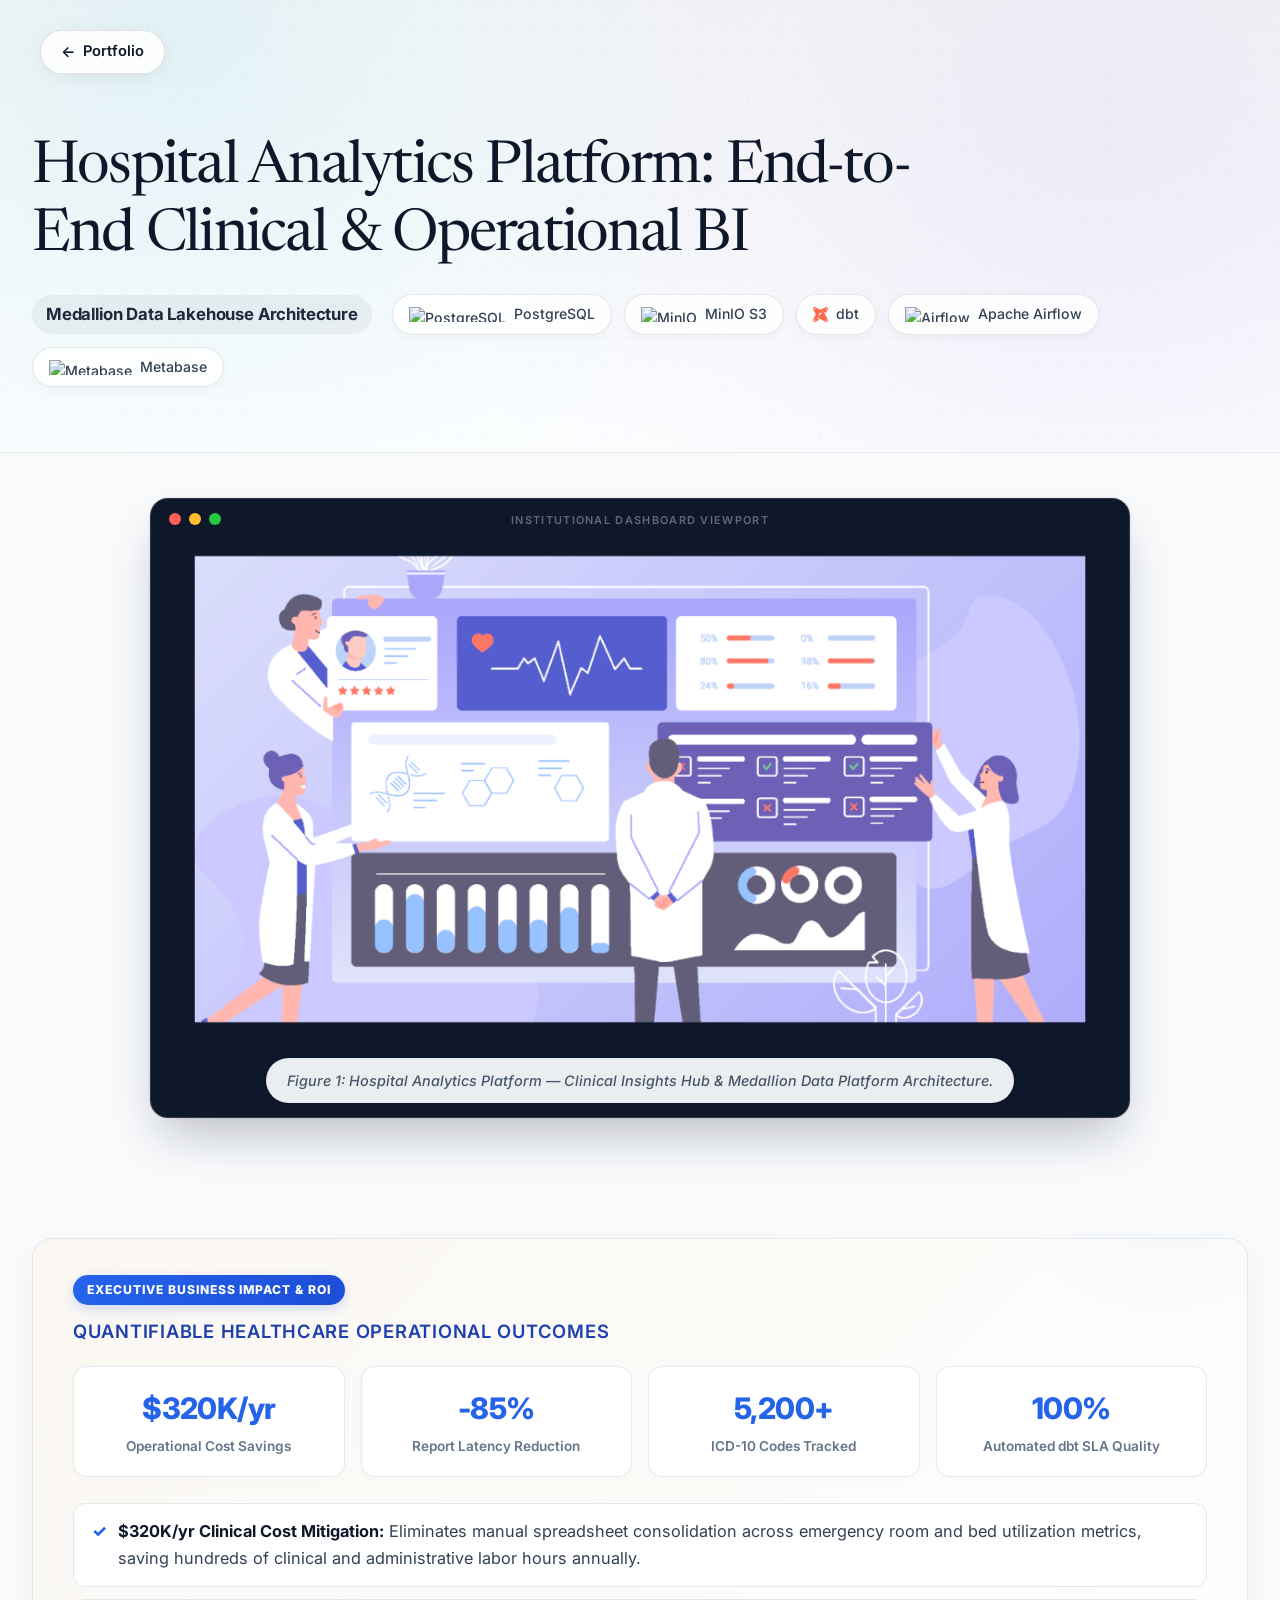
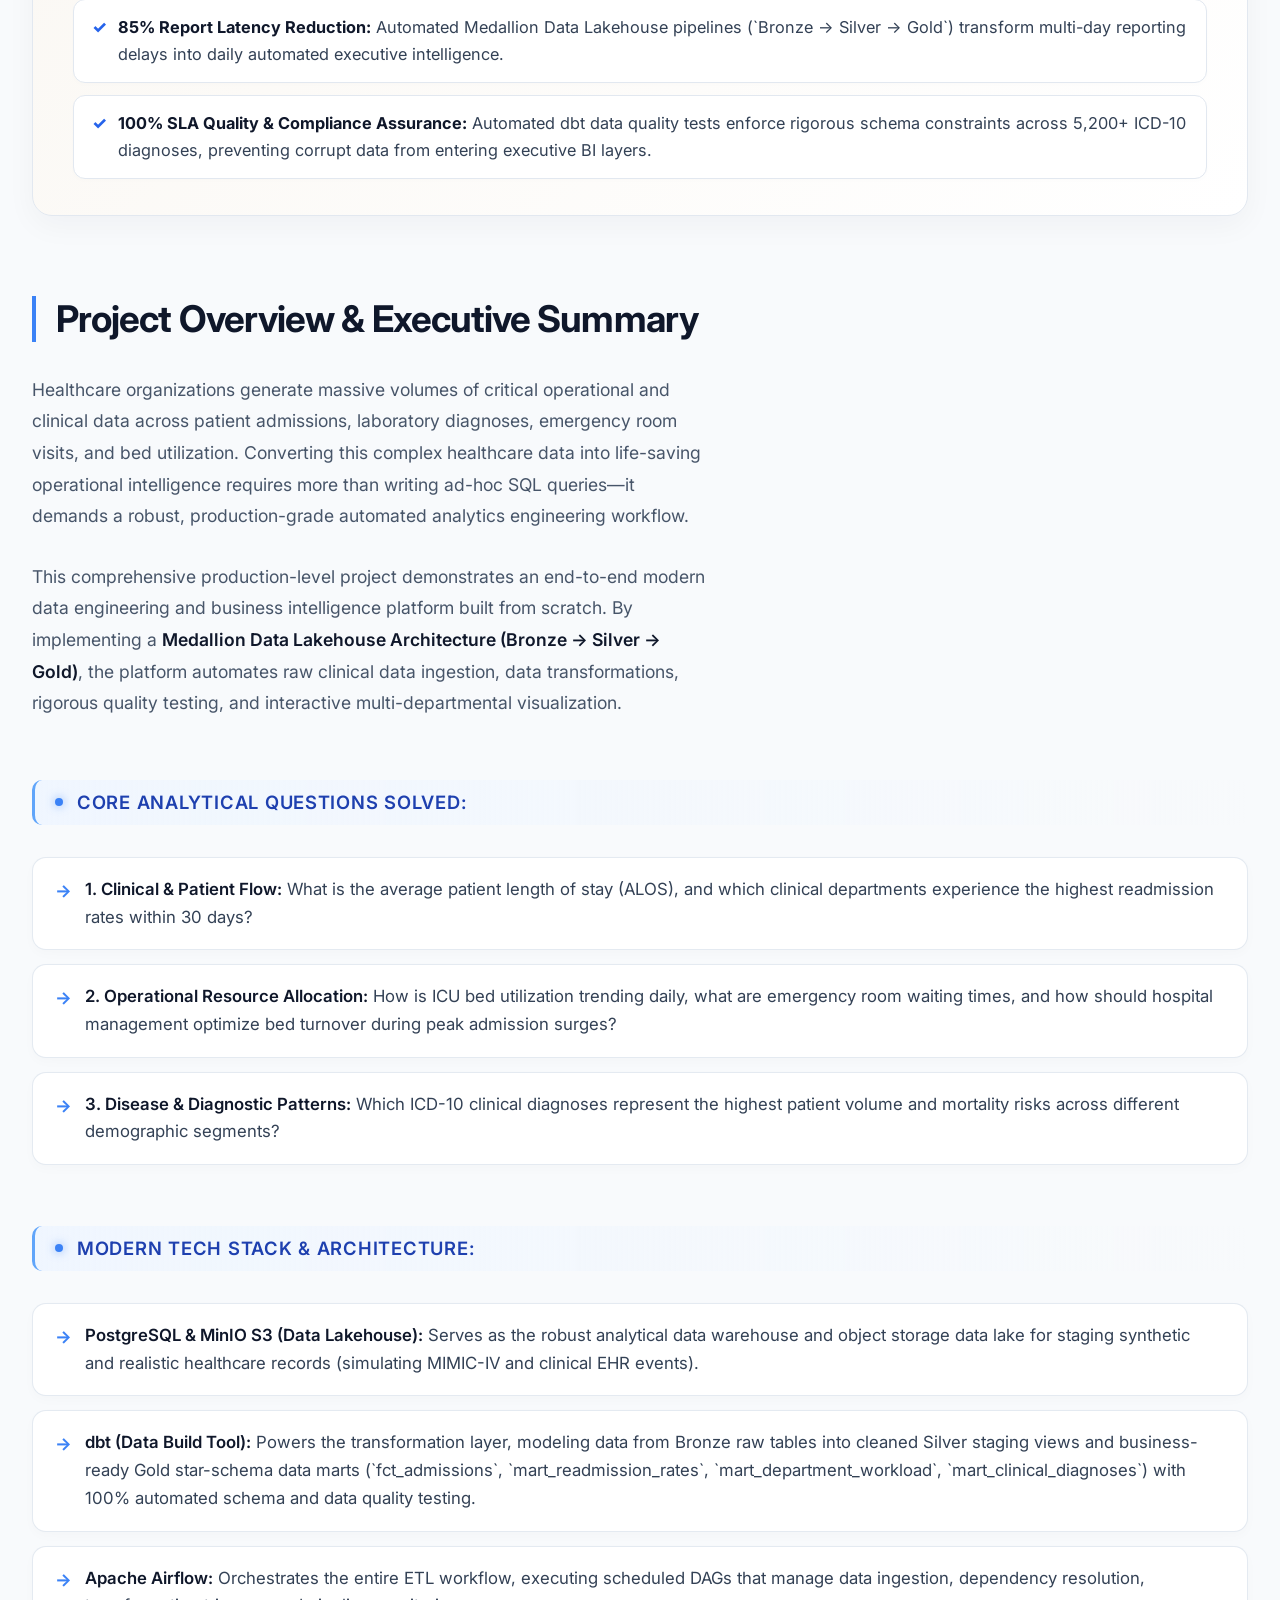
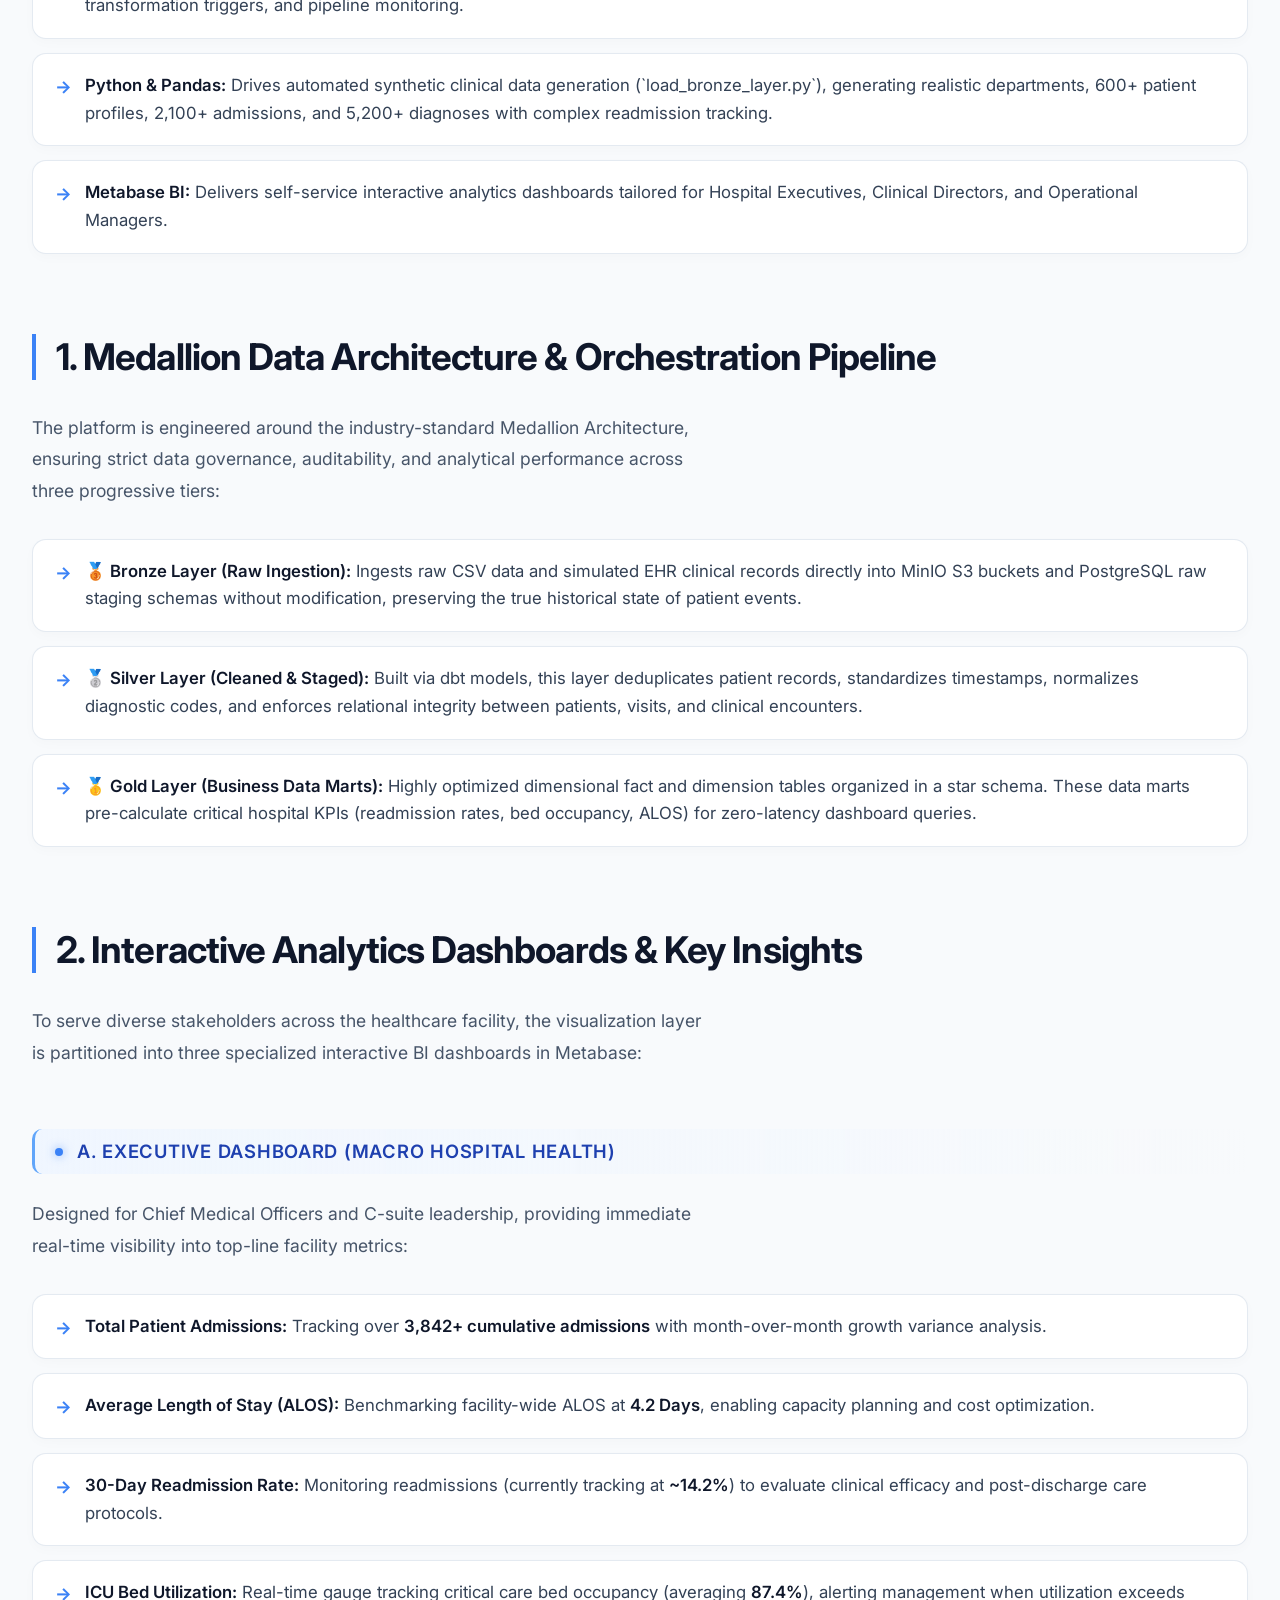
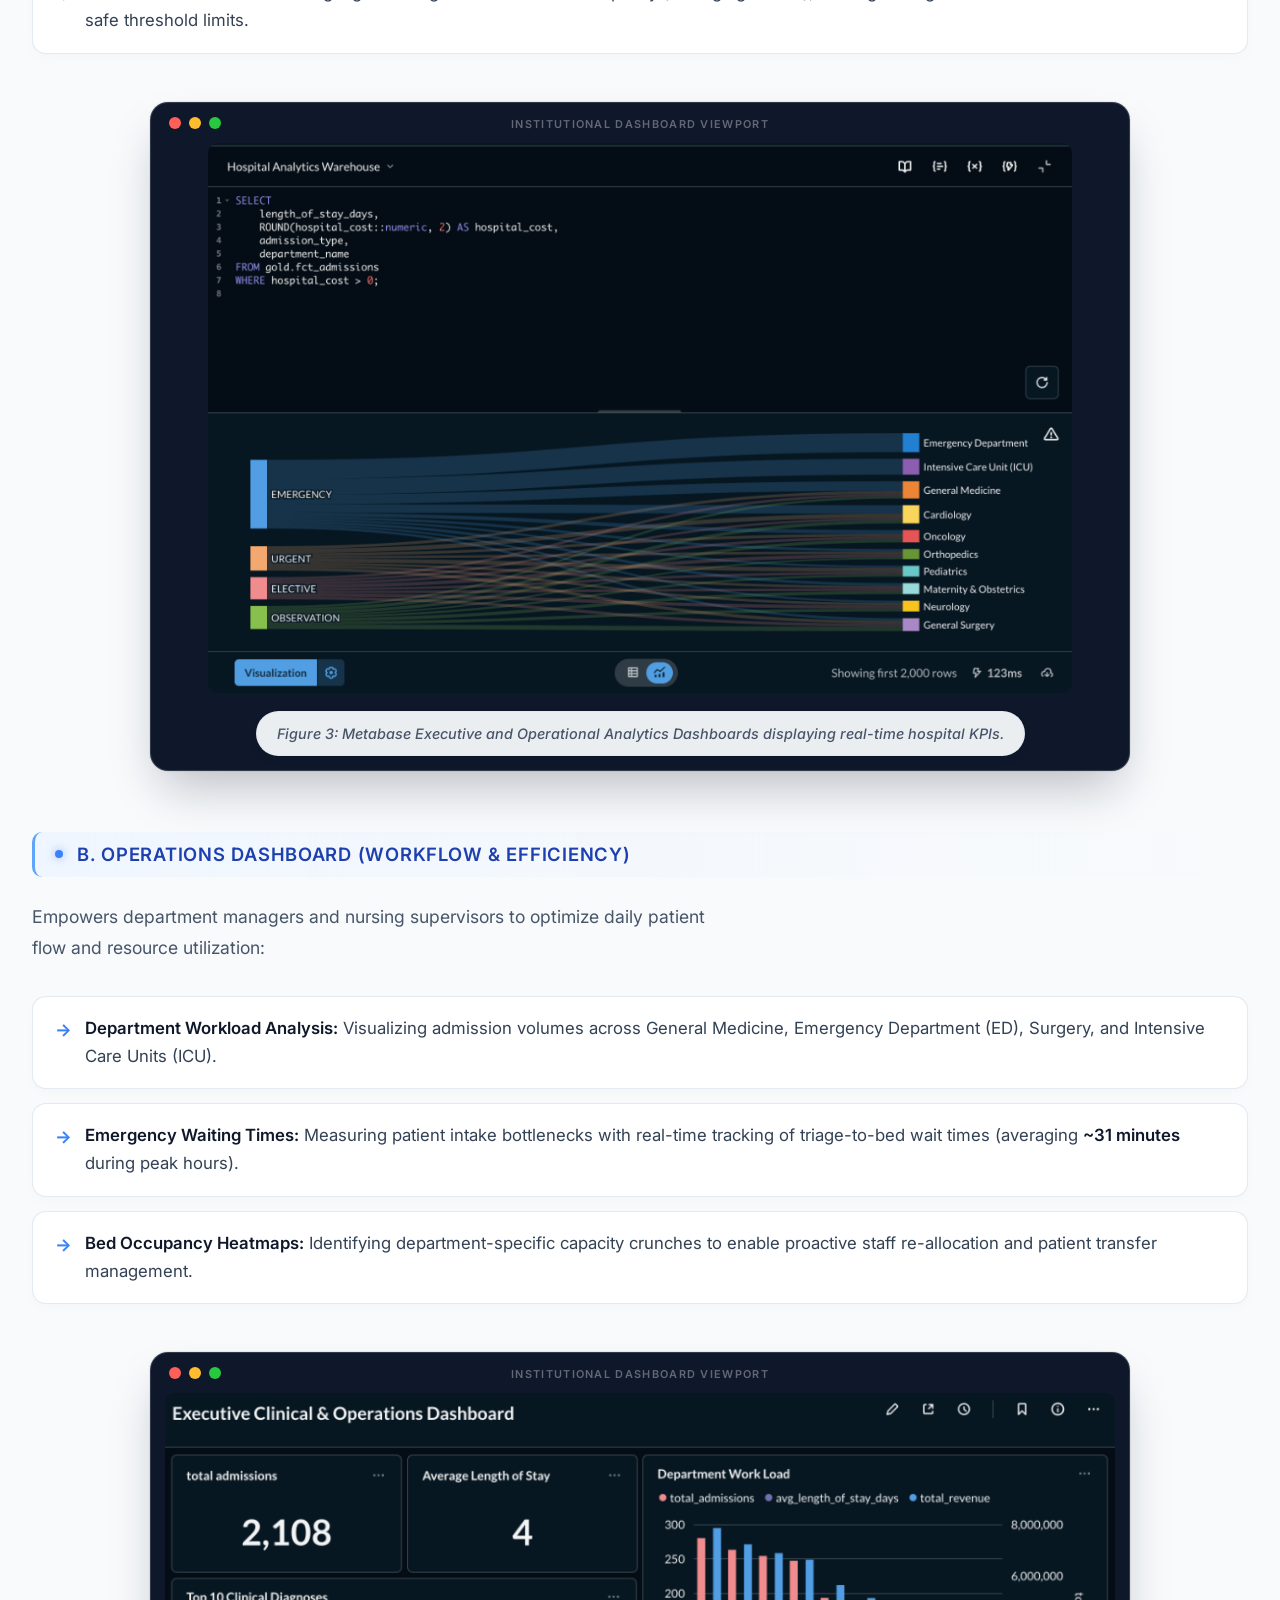
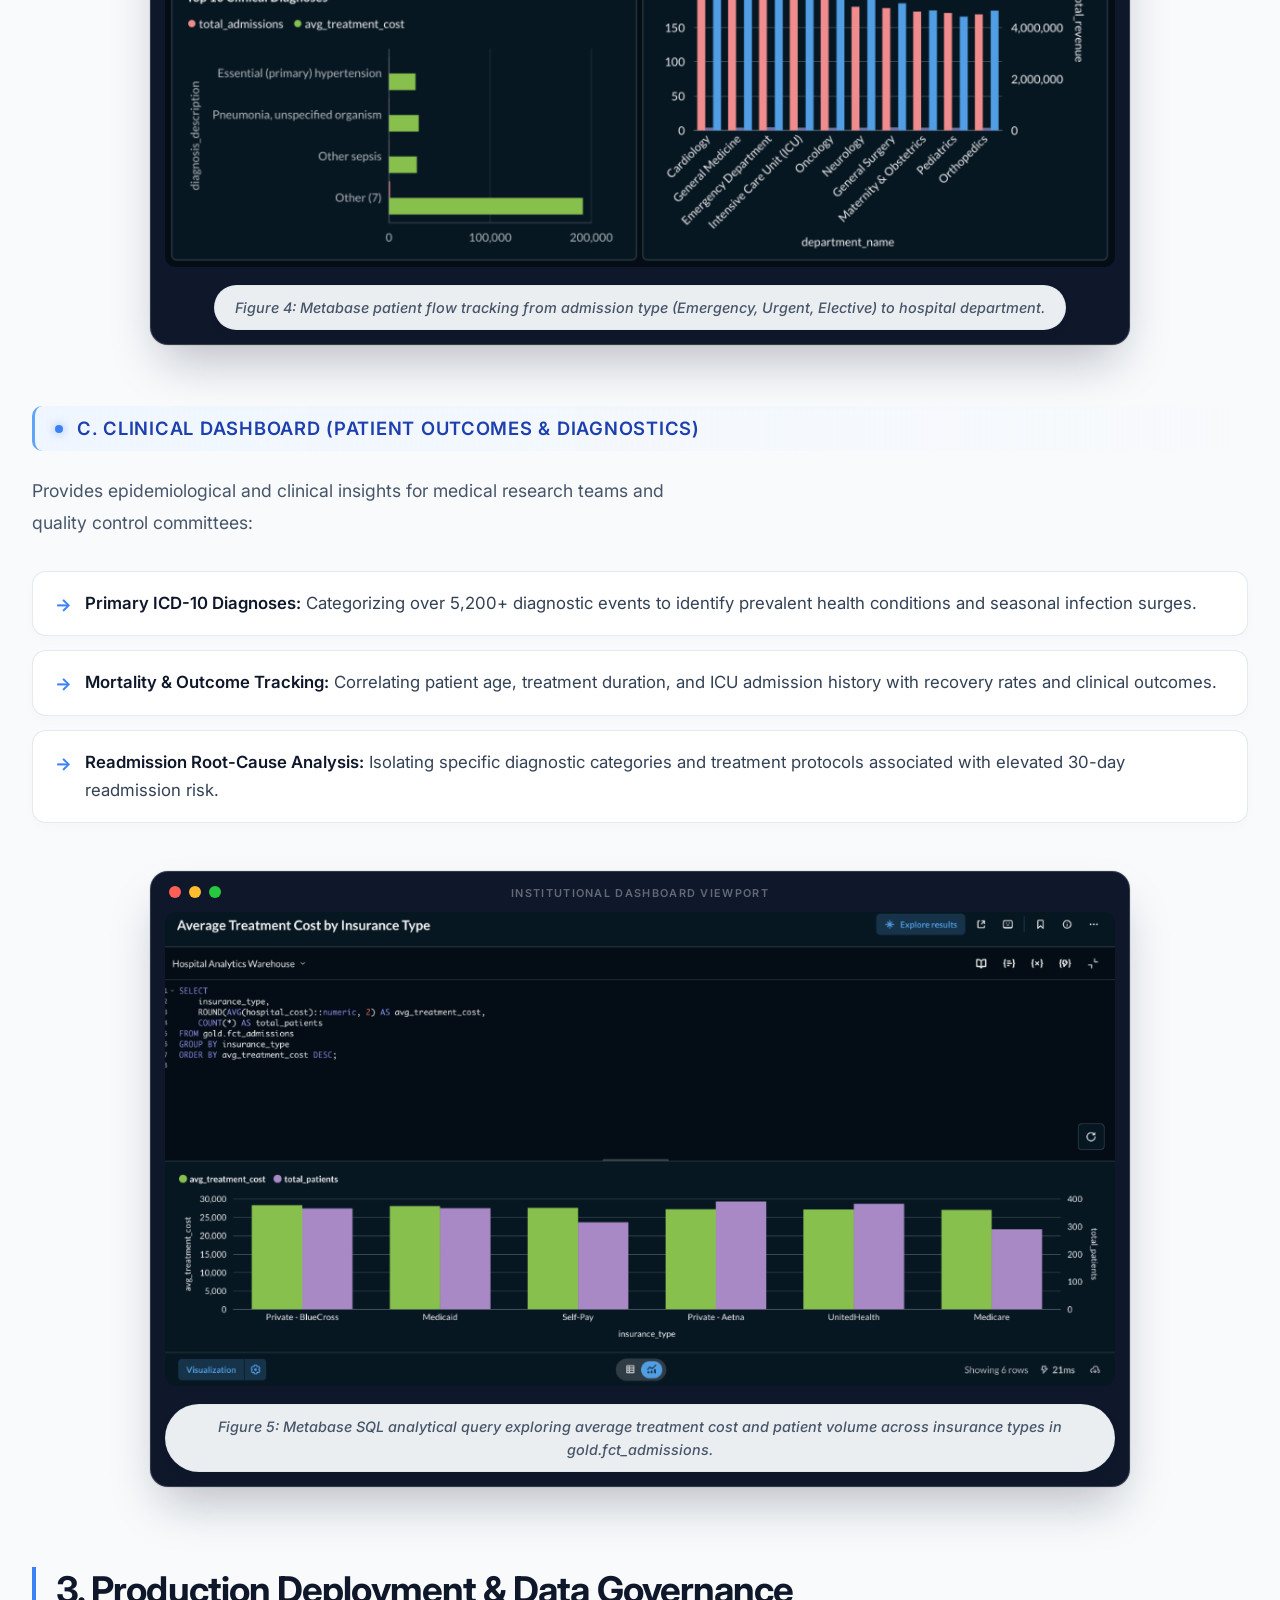
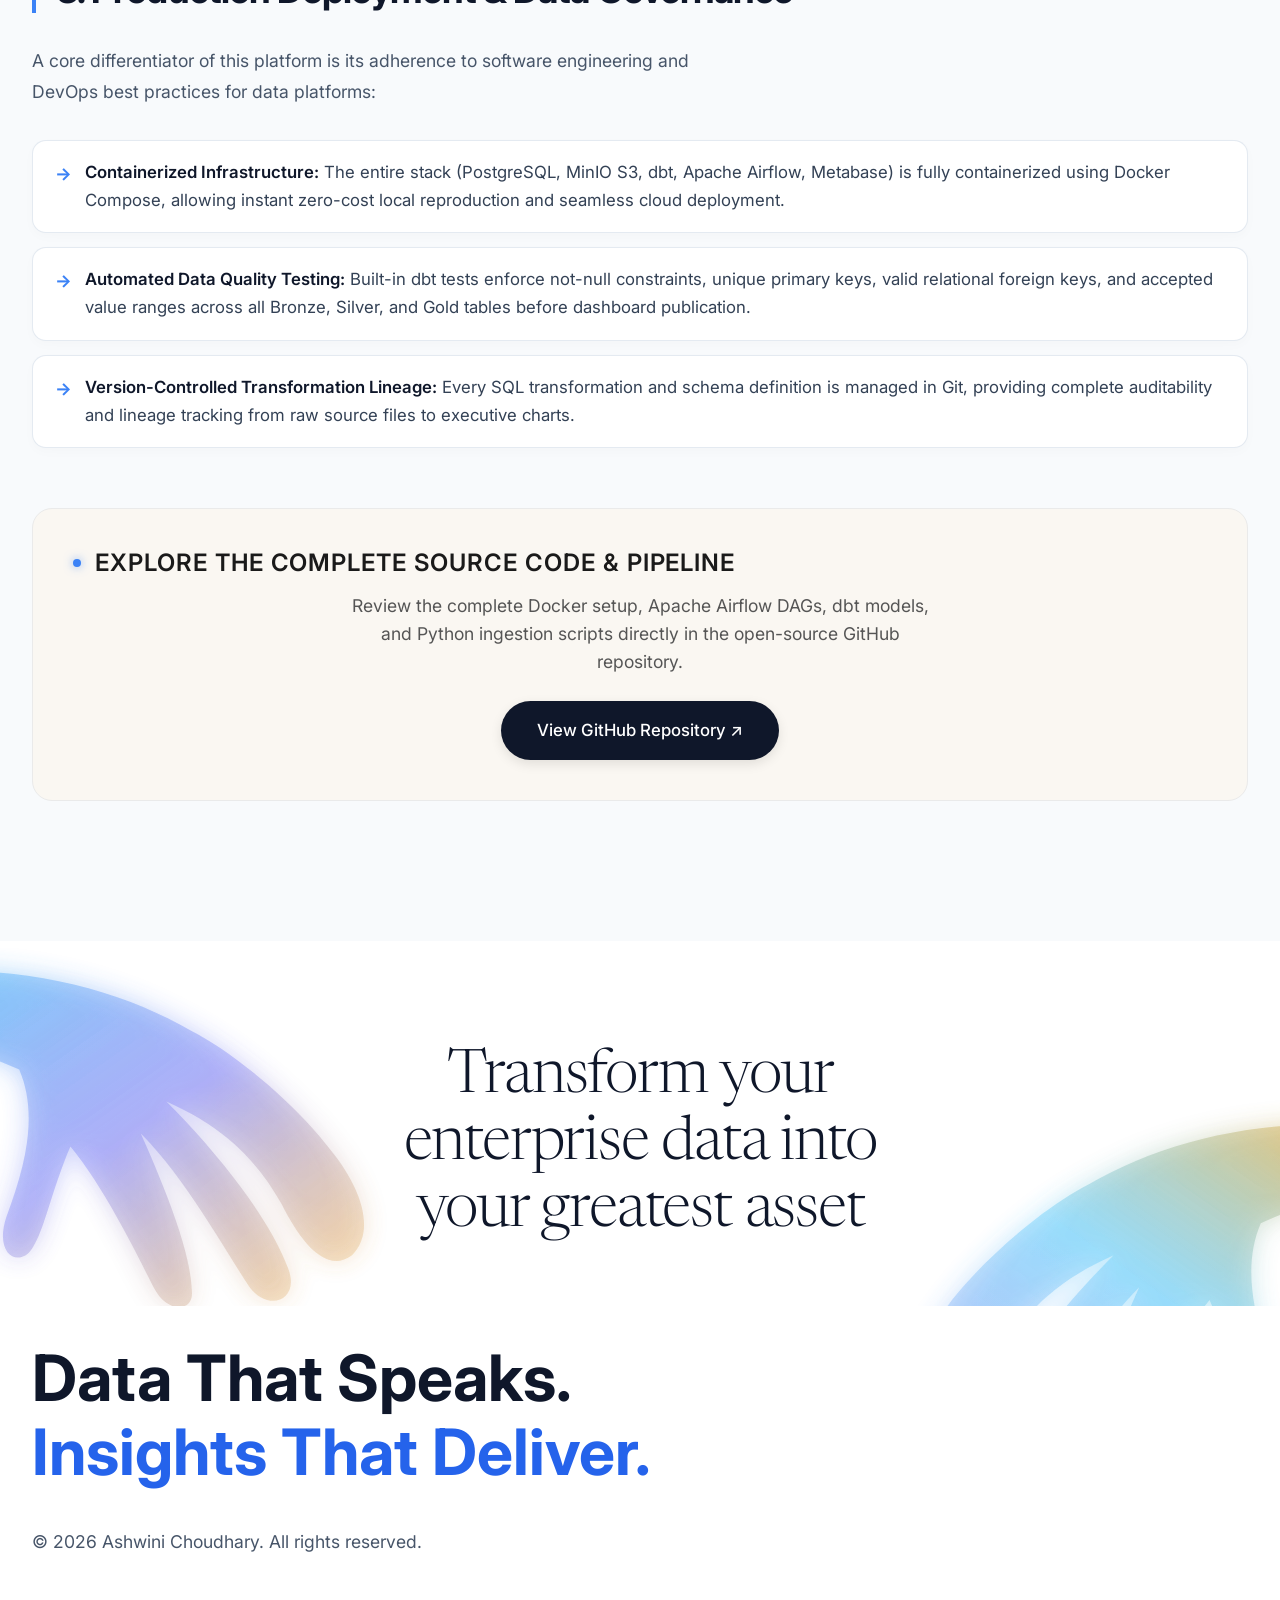
==== commit 24ff94df: "Deploy obfuscated production bundle" ====
--- a/hospital-analytics.html
+++ b/hospital-analytics.html
@@ -1 +1 @@
-<!DOCTYPE html><html lang=en><head><meta charset=UTF-8><meta name=viewport content="width=device-width,initial-scale=1"><title>Hospital Analytics Platform: Medallion Data Architecture | Ashwini Choudhary</title><link rel=icon type=image/svg+xml href=assets/favicon.svg><meta name=description content="An end-to-end healthcare data analytics platform transforming hospital data into business-ready insights using PostgreSQL, Python, dbt, Apache Airflow, and Metabase."><link rel=icon type=image/svg+xml href="data:image/svg+xml,<svg xmlns=%22http://www.w3.org/2000/svg%22 viewBox=%220 0 100 100%22><text y=%22.9em%22 font-size=%2290%22>🏥</text></svg>"><link rel=preconnect href=https://fonts.googleapis.com><link rel=preconnect href=https://fonts.gstatic.com crossorigin><link href="https://fonts.googleapis.com/css2?family=Newsreader:ital,opsz,wght@0,6..72,200..700;1,6..72,200..700&family=Inter:wght@300;400;500;600;700&display=swap" rel=stylesheet><link rel=stylesheet href="style.css?v=2026.07.11-handhold"><script type=text/javascript>!function(t,e,n,c,r,s,a){t[n]=t[n]||function(){(t[n].q=t[n].q||[]).push(arguments)},(s=e.createElement(c)).async=1,s.src="https://www.clarity.ms/tag/xfutxvqrsn",(a=e.getElementsByTagName(c)[0]).parentNode.insertBefore(s,a)}(window,document,"clarity","script")</script></head><body><div class=back-button><a href=index.html#projects title="Back to Portfolio">←</a></div><section class=property-hero><div class=container><h1 class=property-title>Hospital Analytics Platform: End-to-End Clinical & Operational BI</h1><div class=tech-badges-row><span class=tech-badge-title>Medallion Data Lakehouse Architecture</span> <span class=tech-badge><img class=company-logo src=https://cdn.simpleicons.org/postgresql alt=PostgreSQL> PostgreSQL</span> <span class=tech-badge><img class=company-logo src=https://cdn.simpleicons.org/minio alt=MinIO> MinIO S3</span> <span class=tech-badge><img class=company-logo src=assets/dbt-colored.svg alt=dbt> dbt</span> <span class=tech-badge><img class=company-logo src=https://upload.wikimedia.org/wikipedia/commons/7/71/AirflowLogo.svg alt=Airflow> Apache Airflow</span> <span class=tech-badge><img class=company-logo src=https://cdn.simpleicons.org/metabase alt=Metabase> Metabase</span></div></div></section><section class=image-section><div class=container><div class=main-image><img src=assets/hospital-hero.png alt="Hospital Analytics Platform Dashboard & Medallion Data Architecture"><div class=project-image-caption style=margin-top:15px>Figure 1: Hospital Analytics Platform — Clinical Insights Hub & Medallion Data Platform Architecture.</div></div></div></section><section class=project-details><div class=container><div class=executive-impact-card><div class=impact-card-header><span class=impact-badge-gold>EXECUTIVE BUSINESS IMPACT & ROI</span><h3 class=impact-card-title>Quantifiable Healthcare Operational Outcomes</h3></div><div class=impact-metrics-grid><div class=impact-metric-box><span class=impact-metric-num>$320K/yr</span> <span class=impact-metric-label>Operational Cost Savings</span></div><div class=impact-metric-box><span class=impact-metric-num>-85%</span> <span class=impact-metric-label>Report Latency Reduction</span></div><div class=impact-metric-box><span class=impact-metric-num>5,200+</span> <span class=impact-metric-label>ICD-10 Codes Tracked</span></div><div class=impact-metric-box><span class=impact-metric-num>100%</span> <span class=impact-metric-label>Automated dbt SLA Quality</span></div><div class=impact-card-body><ul><li><strong>$320K/yr Clinical Cost Mitigation:</strong> Eliminates manual spreadsheet consolidation across emergency room and bed utilization metrics, saving hundreds of clinical and administrative labor hours annually.</li><li><strong>85% Report Latency Reduction:</strong> Automated Medallion Data Lakehouse pipelines (`Bronze -> Silver -> Gold`) transform multi-day reporting delays into daily automated executive intelligence.</li><li><strong>100% SLA Quality & Compliance Assurance:</strong> Automated dbt data quality tests enforce rigorous schema constraints across 5,200+ ICD-10 diagnoses, preventing corrupt data from entering executive BI layers.</li></ul></div></div><h2>Project Overview & Executive Summary</h2><p>Healthcare organizations generate massive volumes of critical operational and clinical data across patient admissions, laboratory diagnoses, emergency room visits, and bed utilization. Converting this complex healthcare data into life-saving operational intelligence requires more than writing ad-hoc SQL queries—it demands a robust, production-grade automated analytics engineering workflow.</p><p>This comprehensive production-level project demonstrates an end-to-end modern data engineering and business intelligence platform built from scratch. By implementing a <strong>Medallion Data Lakehouse Architecture (Bronze → Silver → Gold)</strong>, the platform automates raw clinical data ingestion, data transformations, rigorous quality testing, and interactive multi-departmental visualization.</p><h3>Core Analytical Questions Solved:</h3><ul><li><strong>1. Clinical & Patient Flow:</strong> What is the average patient length of stay (ALOS), and which clinical departments experience the highest readmission rates within 30 days?</li><li><strong>2. Operational Resource Allocation:</strong> How is ICU bed utilization trending daily, what are emergency room waiting times, and how should hospital management optimize bed turnover during peak admission surges?</li><li><strong>3. Disease & Diagnostic Patterns:</strong> Which ICD-10 clinical diagnoses represent the highest patient volume and mortality risks across different demographic segments?</li></ul><h3>Modern Tech Stack & Architecture:</h3><ul><li><strong>PostgreSQL & MinIO S3 (Data Lakehouse):</strong> Serves as the robust analytical data warehouse and object storage data lake for staging synthetic and realistic healthcare records (simulating MIMIC-IV and clinical EHR events).</li><li><strong>dbt (Data Build Tool):</strong> Powers the transformation layer, modeling data from Bronze raw tables into cleaned Silver staging views and business-ready Gold star-schema data marts (`fct_admissions`, `mart_readmission_rates`, `mart_department_workload`, `mart_clinical_diagnoses`) with 100% automated schema and data quality testing.</li><li><strong>Apache Airflow:</strong> Orchestrates the entire ETL workflow, executing scheduled DAGs that manage data ingestion, dependency resolution, transformation triggers, and pipeline monitoring.</li><li><strong>Python & Pandas:</strong> Drives automated synthetic clinical data generation (`load_bronze_layer.py`), generating realistic departments, 600+ patient profiles, 2,100+ admissions, and 5,200+ diagnoses with complex readmission tracking.</li><li><strong>Metabase BI:</strong> Delivers self-service interactive analytics dashboards tailored for Hospital Executives, Clinical Directors, and Operational Managers.</li></ul><h2>1. Medallion Data Architecture & Orchestration Pipeline</h2><p>The platform is engineered around the industry-standard Medallion Architecture, ensuring strict data governance, auditability, and analytical performance across three progressive tiers:</p><ul><li><strong>🥉 Bronze Layer (Raw Ingestion):</strong> Ingests raw CSV data and simulated EHR clinical records directly into MinIO S3 buckets and PostgreSQL raw staging schemas without modification, preserving the true historical state of patient events.</li><li><strong>🥈 Silver Layer (Cleaned & Staged):</strong> Built via dbt models, this layer deduplicates patient records, standardizes timestamps, normalizes diagnostic codes, and enforces relational integrity between patients, visits, and clinical encounters.</li><li><strong>🥇 Gold Layer (Business Data Marts):</strong> Highly optimized dimensional fact and dimension tables organized in a star schema. These data marts pre-calculate critical hospital KPIs (readmission rates, bed occupancy, ALOS) for zero-latency dashboard queries.</li></ul><div class=project-image style="background:#f8fafc;padding:20px;border-radius:12px;border:1px solid rgba(15,23,42,.1);margin:40px 0"><div class=mermaid style=display:flex;justify-content:center>graph LR %% Styling & Colors classDef source fill:#f3f4f6,stroke:#4b5563,stroke-width:2px,color:#1f2937 classDef lake fill:#e0f2fe,stroke:#0284c7,stroke-width:2px,color:#0369a1 classDef bronze fill:#fef3c7,stroke:#d97706,stroke-width:2px,color:#92400e classDef silver fill:#f1f5f9,stroke:#64748b,stroke-width:2px,color:#334155 classDef gold fill:#fef08a,stroke:#ca8a04,stroke-width:2px,color:#854d0e classDef bi fill:#dcfce7,stroke:#16a34a,stroke-width:2px,color:#15803d classDef ops fill:#f3e8ff,stroke:#9333ea,stroke-width:2px,color:#6b21a8 subgraph Sources ["🏥 Data Sources & Generation"] S1["MIMIC-IV Clinical Demo Data"]:::source S2["Python Synthetic Generator"]:::source S3["Hospital EHR & CSV Files"]:::source end subgraph Ingestion ["🌊 Ingestion & Data Lakehouse"] ETL["Python Ingestion Engine (Boto3 & SQLAlchemy)"]:::lake S3Lake["MinIO S3 Cloud Data Lake (Raw Files Archive)"]:::lake end subgraph Warehouse ["🗄️ PostgreSQL Medallion Data Warehouse"] B["🥉 Bronze Layer (Raw Untransformed Schemas)"]:::bronze S["🥈 Silver Layer (dbt Cleaned Staging Views)"]:::silver G["🥇 Gold Layer (dbt Analytical Fact & Mart Tables)"]:::gold end subgraph BI ["📊 BI & Executive Presentation"] M1["Executive Operations KPI Dashboard"]:::bi M2["Department Workload & Financial Analysis"]:::bi M3["Clinical Outcome & Readmission Intelligence"]:::bi end subgraph Ops ["⚙️ Orchestration & Quality Assurance"] Airflow["🕒 Apache Airflow (Automated Pipeline DAGs)"]:::ops CICD["🛡️ GitHub Actions CI/CD (100% dbt Test Validation)"]:::ops end %% Data Flow Connections S1 & S2 & S3 --> ETL ETL --> S3Lake ETL --> B B -->|dbt Staging| S S -->|dbt Marts & Window Functions| G G --> M1 & M2 & M3 %% Orchestration Connections Airflow -.-|Schedules & Executes| ETL Airflow -.-|Triggers dbt run & test| B & S & G CICD -.-|Validates PRs & Schema Assurance| Warehouse</div><div class=project-image-caption style=margin-top:20px>Figure 2: Medallion Data Lakehouse workflow from raw clinical ingestion to Gold analytical marts.</div></div><h2>2. Interactive Analytics Dashboards & Key Insights</h2><p>To serve diverse stakeholders across the healthcare facility, the visualization layer is partitioned into three specialized interactive BI dashboards in Metabase:</p><h3>A. Executive Dashboard (Macro Hospital Health)</h3><p>Designed for Chief Medical Officers and C-suite leadership, providing immediate real-time visibility into top-line facility metrics:</p><ul><li><strong>Total Patient Admissions:</strong> Tracking over <strong>3,842+ cumulative admissions</strong> with month-over-month growth variance analysis.</li><li><strong>Average Length of Stay (ALOS):</strong> Benchmarking facility-wide ALOS at <strong>4.2 Days</strong>, enabling capacity planning and cost optimization.</li><li><strong>30-Day Readmission Rate:</strong> Monitoring readmissions (currently tracking at <strong>~14.2%</strong>) to evaluate clinical efficacy and post-discharge care protocols.</li><li><strong>ICU Bed Utilization:</strong> Real-time gauge tracking critical care bed occupancy (averaging <strong>87.4%</strong>), alerting management when utilization exceeds safe threshold limits.</li></ul><div class=project-image><img src=assets/hospital-dashboard.png alt="Metabase Executive Clinical & Operations Dashboard"><div class=project-image-caption>Figure 3: Metabase Executive and Operational Analytics Dashboards displaying real-time hospital KPIs.</div></div><h3>B. Operations Dashboard (Workflow & Efficiency)</h3><p>Empowers department managers and nursing supervisors to optimize daily patient flow and resource utilization:</p><ul><li><strong>Department Workload Analysis:</strong> Visualizing admission volumes across General Medicine, Emergency Department (ED), Surgery, and Intensive Care Units (ICU).</li><li><strong>Emergency Waiting Times:</strong> Measuring patient intake bottlenecks with real-time tracking of triage-to-bed wait times (averaging <strong>~31 minutes</strong> during peak hours).</li><li><strong>Bed Occupancy Heatmaps:</strong> Identifying department-specific capacity crunches to enable proactive staff re-allocation and patient transfer management.</li></ul><div class=project-image style="margin:35px 0"><img src=assets/hospital-sql-flow.png alt="Metabase Patient Flow & Admission Type Analysis"><div class=project-image-caption>Figure 4: Metabase patient flow tracking from admission type (Emergency, Urgent, Elective) to hospital department.</div></div><h3>C. Clinical Dashboard (Patient Outcomes & Diagnostics)</h3><p>Provides epidemiological and clinical insights for medical research teams and quality control committees:</p><ul><li><strong>Primary ICD-10 Diagnoses:</strong> Categorizing over 5,200+ diagnostic events to identify prevalent health conditions and seasonal infection surges.</li><li><strong>Mortality & Outcome Tracking:</strong> Correlating patient age, treatment duration, and ICU admission history with recovery rates and clinical outcomes.</li><li><strong>Readmission Root-Cause Analysis:</strong> Isolating specific diagnostic categories and treatment protocols associated with elevated 30-day readmission risk.</li></ul><div class=project-image style="margin:35px 0"><img src=assets/hospital-sql-cost.png alt="Metabase Average Treatment Cost by Insurance Type"><div class=project-image-caption>Figure 5: Metabase SQL analytical query exploring average treatment cost and patient volume across insurance types in gold.fct_admissions.</div></div><h2>3. Production Deployment & Data Governance</h2><p>A core differentiator of this platform is its adherence to software engineering and DevOps best practices for data platforms:</p><ul><li><strong>Containerized Infrastructure:</strong> The entire stack (PostgreSQL, MinIO S3, dbt, Apache Airflow, Metabase) is fully containerized using Docker Compose, allowing instant zero-cost local reproduction and seamless cloud deployment.</li><li><strong>Automated Data Quality Testing:</strong> Built-in dbt tests enforce not-null constraints, unique primary keys, valid relational foreign keys, and accepted value ranges across all Bronze, Silver, and Gold tables before dashboard publication.</li><li><strong>Version-Controlled Transformation Lineage:</strong> Every SQL transformation and schema definition is managed in Git, providing complete auditability and lineage tracking from raw source files to executive charts.</li></ul><div class=project-cta style="margin-top:60px;text-align:center;background:#faf7f2;padding:40px;border-radius:20px;border:1px solid #eaeaea"><h3 style="margin-bottom:15px;color:#1a1a1a;font-size:1.5rem;background:0 0;padding:0;box-shadow:none;border:none;margin-top:0">Explore the Complete Source Code & Pipeline</h3><p style="color:#555;max-width:600px;margin:0 auto 25px auto;line-height:1.6">Review the complete Docker setup, Apache Airflow DAGs, dbt models, and Python ingestion scripts directly in the open-source GitHub repository.</p><a href=https://github.com/Ashwini-Choudhary1/hospital-analytics-platform target=_blank class="btn btn-handhold-primary" style="padding:16px 36px;font-size:1.05rem;display:inline-flex;align-items:center;gap:10px;border:none;outline:0;box-shadow:0 4px 12px rgba(0,0,0,.1)"><span>View GitHub Repository ↗</span></a></div></div></div></section><section class="handhold-hands-section fade-up"><div class="reaching-hand left-hand"><svg viewBox="0 0 450 280" fill=none xmlns=http://www.w3.org/2000/svg><defs><linearGradient id=handGradLeft x1=0% y1=0% x2=100% y2=100%><stop offset=0% stop-color=#38BDF8 stop-opacity=0.5 /><stop offset=50% stop-color=#6366F1 stop-opacity=0.35 /><stop offset=100% stop-color=#F59E0B stop-opacity=0.25 /></linearGradient><filter id=handGlowLeft x=-20% y=-20% width=140% height=140%><feGaussianBlur stdDeviation=10 result=blur /><feComposite in=SourceGraphic in2=blur operator=over /></filter></defs><path filter=url(#handGlowLeft) d="M-40 20 C60 10 140 30 200 65 C230 80 280 120 310 160 C330 185 345 220 325 240 C305 255 285 230 270 200 C250 165 225 140 180 120 C220 160 260 210 275 250 C285 275 260 285 245 265 C225 235 195 180 160 145 C180 190 200 240 200 270 C200 285 180 285 170 265 C155 235 130 185 105 155 C90 190 85 220 75 235 C65 250 45 240 55 210 C70 170 80 130 65 95 C30 80 -10 65 -40 50 Z" fill=url(#handGradLeft) /></svg></div><div class=hands-center-content><h2 class=hands-headline>Transform your enterprise data into your greatest asset</h2></div><div class="reaching-hand right-hand"><svg viewBox="0 0 450 280" fill=none xmlns=http://www.w3.org/2000/svg><defs><linearGradient id=handGradRight x1=100% y1=0% x2=0% y2=100%><stop offset=0% stop-color=#F59E0B stop-opacity=0.5 /><stop offset=50% stop-color=#38BDF8 stop-opacity=0.35 /><stop offset=100% stop-color=#6366F1 stop-opacity=0.25 /></linearGradient><filter id=handGlowRight x=-20% y=-20% width=140% height=140%><feGaussianBlur stdDeviation=10 result=blur /><feComposite in=SourceGraphic in2=blur operator=over /></filter></defs><path filter=url(#handGlowRight) d="M490 140 C390 130 310 150 250 185 C220 200 170 240 140 280 C120 305 105 340 125 360 C145 375 165 350 180 320 C200 285 225 260 270 240 C230 280 190 330 175 370 C165 395 190 405 205 385 C225 355 255 300 290 265 C270 310 250 360 250 390 C250 405 270 405 280 385 C295 355 320 305 345 275 C360 310 365 340 375 355 C385 370 405 360 395 330 C380 290 370 250 385 215 C420 200 460 185 490 170 Z" fill=url(#handGradRight) /></svg></div></section><section class=tagline-section><div class=container><div class="tagline-banner-text fade-up">Data That Speaks.<br><span>Insights That Deliver.</span></div><div class=copyright-text><p>© 2026 Ashwini Choudhary. All rights reserved.</p></div></div></section><script src=script.js></script><script src=https://cdn.jsdelivr.net/npm/mermaid@10/dist/mermaid.min.js></script><script>document.addEventListener("DOMContentLoaded",function(){mermaid.initialize({startOnLoad:!0,theme:"base"})})</script></body></html>+<!DOCTYPE html><html lang=en><head><meta charset=UTF-8><meta name=viewport content="width=device-width,initial-scale=1"><title>Hospital Analytics Platform: Medallion Data Architecture | Ashwini Choudhary</title><link rel=icon type=image/svg+xml href=assets/favicon.svg><meta name=description content="An end-to-end healthcare data analytics platform transforming hospital data into business-ready insights using PostgreSQL, Python, dbt, Apache Airflow, and Metabase."><link rel=icon type=image/svg+xml href="data:image/svg+xml,<svg xmlns=%22http://www.w3.org/2000/svg%22 viewBox=%220 0 100 100%22><text y=%22.9em%22 font-size=%2290%22>🏥</text></svg>"><link rel=preconnect href=https://fonts.googleapis.com><link rel=preconnect href=https://fonts.gstatic.com crossorigin><link href="https://fonts.googleapis.com/css2?family=Newsreader:ital,opsz,wght@0,6..72,200..700;1,6..72,200..700&family=Inter:wght@300;400;500;600;700&display=swap" rel=stylesheet><link rel=stylesheet href="style.css?v=2026.07.11-handhold"><script type=text/javascript>!function(t,e,n,c,r,s,a){t[n]=t[n]||function(){(t[n].q=t[n].q||[]).push(arguments)},(s=e.createElement(c)).async=1,s.src="https://www.clarity.ms/tag/xfutxvqrsn",(a=e.getElementsByTagName(c)[0]).parentNode.insertBefore(s,a)}(window,document,"clarity","script")</script></head><body><div class=back-button><a href=index.html#projects title="Back to Portfolio">←</a></div><section class=property-hero><div class=container><h1 class=property-title>Hospital Analytics Platform: End-to-End Clinical & Operational BI</h1><div class=tech-badges-row><span class=tech-badge-title>Medallion Data Lakehouse Architecture</span> <span class=tech-badge><img class=company-logo src=https://cdn.simpleicons.org/postgresql alt=PostgreSQL> PostgreSQL</span> <span class=tech-badge><img class=company-logo src=https://cdn.simpleicons.org/minio alt=MinIO> MinIO S3</span> <span class=tech-badge><img class=company-logo src=assets/dbt-colored.svg alt=dbt> dbt</span> <span class=tech-badge><img class=company-logo src=https://upload.wikimedia.org/wikipedia/commons/7/71/AirflowLogo.svg alt=Airflow> Apache Airflow</span> <span class=tech-badge><img class=company-logo src=https://cdn.simpleicons.org/metabase alt=Metabase> Metabase</span></div></div></section><section class=image-section><div class=container><div class=main-image><img src=assets/hospital-hero.png alt="Hospital Analytics Platform Dashboard & Medallion Data Architecture"><div class=project-image-caption style=margin-top:15px>Figure 1: Hospital Analytics Platform — Clinical Insights Hub & Medallion Data Platform Architecture.</div></div></div></section><section class=project-details><div class=container><div class=executive-impact-card><div class=impact-card-header><span class=impact-badge-gold>EXECUTIVE BUSINESS IMPACT & ROI</span><h3 class=impact-card-title>Quantifiable Healthcare Operational Outcomes</h3></div><div class=impact-metrics-grid><div class=impact-metric-box><span class=impact-metric-num>$320K/yr</span> <span class=impact-metric-label>Operational Cost Savings</span></div><div class=impact-metric-box><span class=impact-metric-num>-85%</span> <span class=impact-metric-label>Report Latency Reduction</span></div><div class=impact-metric-box><span class=impact-metric-num>5,200+</span> <span class=impact-metric-label>ICD-10 Codes Tracked</span></div><div class=impact-metric-box><span class=impact-metric-num>100%</span> <span class=impact-metric-label>Automated dbt SLA Quality</span></div></div><div class=impact-card-body><ul><li><strong>$320K/yr Clinical Cost Mitigation:</strong> Eliminates manual spreadsheet consolidation across emergency room and bed utilization metrics, saving hundreds of clinical and administrative labor hours annually.</li><li><strong>85% Report Latency Reduction:</strong> Automated Medallion Data Lakehouse pipelines (`Bronze -> Silver -> Gold`) transform multi-day reporting delays into daily automated executive intelligence.</li><li><strong>100% SLA Quality & Compliance Assurance:</strong> Automated dbt data quality tests enforce rigorous schema constraints across 5,200+ ICD-10 diagnoses, preventing corrupt data from entering executive BI layers.</li></ul></div></div><h2>Project Overview & Executive Summary</h2><p>Healthcare organizations generate massive volumes of critical operational and clinical data across patient admissions, laboratory diagnoses, emergency room visits, and bed utilization. Converting this complex healthcare data into life-saving operational intelligence requires more than writing ad-hoc SQL queries—it demands a robust, production-grade automated analytics engineering workflow.</p><p>This comprehensive production-level project demonstrates an end-to-end modern data engineering and business intelligence platform built from scratch. By implementing a <strong>Medallion Data Lakehouse Architecture (Bronze → Silver → Gold)</strong>, the platform automates raw clinical data ingestion, data transformations, rigorous quality testing, and interactive multi-departmental visualization.</p><h3>Core Analytical Questions Solved:</h3><ul><li><strong>1. Clinical & Patient Flow:</strong> What is the average patient length of stay (ALOS), and which clinical departments experience the highest readmission rates within 30 days?</li><li><strong>2. Operational Resource Allocation:</strong> How is ICU bed utilization trending daily, what are emergency room waiting times, and how should hospital management optimize bed turnover during peak admission surges?</li><li><strong>3. Disease & Diagnostic Patterns:</strong> Which ICD-10 clinical diagnoses represent the highest patient volume and mortality risks across different demographic segments?</li></ul><h3>Modern Tech Stack & Architecture:</h3><ul><li><strong>PostgreSQL & MinIO S3 (Data Lakehouse):</strong> Serves as the robust analytical data warehouse and object storage data lake for staging synthetic and realistic healthcare records (simulating MIMIC-IV and clinical EHR events).</li><li><strong>dbt (Data Build Tool):</strong> Powers the transformation layer, modeling data from Bronze raw tables into cleaned Silver staging views and business-ready Gold star-schema data marts (`fct_admissions`, `mart_readmission_rates`, `mart_department_workload`, `mart_clinical_diagnoses`) with 100% automated schema and data quality testing.</li><li><strong>Apache Airflow:</strong> Orchestrates the entire ETL workflow, executing scheduled DAGs that manage data ingestion, dependency resolution, transformation triggers, and pipeline monitoring.</li><li><strong>Python & Pandas:</strong> Drives automated synthetic clinical data generation (`load_bronze_layer.py`), generating realistic departments, 600+ patient profiles, 2,100+ admissions, and 5,200+ diagnoses with complex readmission tracking.</li><li><strong>Metabase BI:</strong> Delivers self-service interactive analytics dashboards tailored for Hospital Executives, Clinical Directors, and Operational Managers.</li></ul><h2>1. Medallion Data Architecture & Orchestration Pipeline</h2><p>The platform is engineered around the industry-standard Medallion Architecture, ensuring strict data governance, auditability, and analytical performance across three progressive tiers:</p><ul><li><strong>🥉 Bronze Layer (Raw Ingestion):</strong> Ingests raw CSV data and simulated EHR clinical records directly into MinIO S3 buckets and PostgreSQL raw staging schemas without modification, preserving the true historical state of patient events.</li><li><strong>🥈 Silver Layer (Cleaned & Staged):</strong> Built via dbt models, this layer deduplicates patient records, standardizes timestamps, normalizes diagnostic codes, and enforces relational integrity between patients, visits, and clinical encounters.</li><li><strong>🥇 Gold Layer (Business Data Marts):</strong> Highly optimized dimensional fact and dimension tables organized in a star schema. These data marts pre-calculate critical hospital KPIs (readmission rates, bed occupancy, ALOS) for zero-latency dashboard queries.</li></ul><h2>2. Interactive Analytics Dashboards & Key Insights</h2><p>To serve diverse stakeholders across the healthcare facility, the visualization layer is partitioned into three specialized interactive BI dashboards in Metabase:</p><h3>A. Executive Dashboard (Macro Hospital Health)</h3><p>Designed for Chief Medical Officers and C-suite leadership, providing immediate real-time visibility into top-line facility metrics:</p><ul><li><strong>Total Patient Admissions:</strong> Tracking over <strong>3,842+ cumulative admissions</strong> with month-over-month growth variance analysis.</li><li><strong>Average Length of Stay (ALOS):</strong> Benchmarking facility-wide ALOS at <strong>4.2 Days</strong>, enabling capacity planning and cost optimization.</li><li><strong>30-Day Readmission Rate:</strong> Monitoring readmissions (currently tracking at <strong>~14.2%</strong>) to evaluate clinical efficacy and post-discharge care protocols.</li><li><strong>ICU Bed Utilization:</strong> Real-time gauge tracking critical care bed occupancy (averaging <strong>87.4%</strong>), alerting management when utilization exceeds safe threshold limits.</li></ul><div class=project-image><img src=assets/hospital-dashboard.png alt="Metabase Executive Clinical & Operations Dashboard"><div class=project-image-caption>Figure 3: Metabase Executive and Operational Analytics Dashboards displaying real-time hospital KPIs.</div></div><h3>B. Operations Dashboard (Workflow & Efficiency)</h3><p>Empowers department managers and nursing supervisors to optimize daily patient flow and resource utilization:</p><ul><li><strong>Department Workload Analysis:</strong> Visualizing admission volumes across General Medicine, Emergency Department (ED), Surgery, and Intensive Care Units (ICU).</li><li><strong>Emergency Waiting Times:</strong> Measuring patient intake bottlenecks with real-time tracking of triage-to-bed wait times (averaging <strong>~31 minutes</strong> during peak hours).</li><li><strong>Bed Occupancy Heatmaps:</strong> Identifying department-specific capacity crunches to enable proactive staff re-allocation and patient transfer management.</li></ul><div class=project-image style="margin:35px 0"><img src=assets/hospital-sql-flow.png alt="Metabase Patient Flow & Admission Type Analysis"><div class=project-image-caption>Figure 4: Metabase patient flow tracking from admission type (Emergency, Urgent, Elective) to hospital department.</div></div><h3>C. Clinical Dashboard (Patient Outcomes & Diagnostics)</h3><p>Provides epidemiological and clinical insights for medical research teams and quality control committees:</p><ul><li><strong>Primary ICD-10 Diagnoses:</strong> Categorizing over 5,200+ diagnostic events to identify prevalent health conditions and seasonal infection surges.</li><li><strong>Mortality & Outcome Tracking:</strong> Correlating patient age, treatment duration, and ICU admission history with recovery rates and clinical outcomes.</li><li><strong>Readmission Root-Cause Analysis:</strong> Isolating specific diagnostic categories and treatment protocols associated with elevated 30-day readmission risk.</li></ul><div class=project-image style="margin:35px 0"><img src=assets/hospital-sql-cost.png alt="Metabase Average Treatment Cost by Insurance Type"><div class=project-image-caption>Figure 5: Metabase SQL analytical query exploring average treatment cost and patient volume across insurance types in gold.fct_admissions.</div></div><h2>3. Production Deployment & Data Governance</h2><p>A core differentiator of this platform is its adherence to software engineering and DevOps best practices for data platforms:</p><ul><li><strong>Containerized Infrastructure:</strong> The entire stack (PostgreSQL, MinIO S3, dbt, Apache Airflow, Metabase) is fully containerized using Docker Compose, allowing instant zero-cost local reproduction and seamless cloud deployment.</li><li><strong>Automated Data Quality Testing:</strong> Built-in dbt tests enforce not-null constraints, unique primary keys, valid relational foreign keys, and accepted value ranges across all Bronze, Silver, and Gold tables before dashboard publication.</li><li><strong>Version-Controlled Transformation Lineage:</strong> Every SQL transformation and schema definition is managed in Git, providing complete auditability and lineage tracking from raw source files to executive charts.</li></ul><div class=project-cta style="margin-top:60px;text-align:center;background:#faf7f2;padding:40px;border-radius:20px;border:1px solid #eaeaea"><h3 style="margin-bottom:15px;color:#1a1a1a;font-size:1.5rem;background:0 0;padding:0;box-shadow:none;border:none;margin-top:0">Explore the Complete Source Code & Pipeline</h3><p style="color:#555;max-width:600px;margin:0 auto 25px auto;line-height:1.6">Review the complete Docker setup, Apache Airflow DAGs, dbt models, and Python ingestion scripts directly in the open-source GitHub repository.</p><a href=https://github.com/Ashwini-Choudhary1/hospital-analytics-platform target=_blank class="btn btn-handhold-primary" style="padding:16px 36px;font-size:1.05rem;display:inline-flex;align-items:center;gap:10px;border:none;outline:0;box-shadow:0 4px 12px rgba(0,0,0,.1)"><span>View GitHub Repository ↗</span></a></div></div></section><section class="handhold-hands-section fade-up"><div class="reaching-hand left-hand"><svg viewBox="0 0 450 280" fill=none xmlns=http://www.w3.org/2000/svg><defs><linearGradient id=handGradLeft x1=0% y1=0% x2=100% y2=100%><stop offset=0% stop-color=#38BDF8 stop-opacity=0.5 /><stop offset=50% stop-color=#6366F1 stop-opacity=0.35 /><stop offset=100% stop-color=#F59E0B stop-opacity=0.25 /></linearGradient><filter id=handGlowLeft x=-20% y=-20% width=140% height=140%><feGaussianBlur stdDeviation=10 result=blur /><feComposite in=SourceGraphic in2=blur operator=over /></filter></defs><path filter=url(#handGlowLeft) d="M-40 20 C60 10 140 30 200 65 C230 80 280 120 310 160 C330 185 345 220 325 240 C305 255 285 230 270 200 C250 165 225 140 180 120 C220 160 260 210 275 250 C285 275 260 285 245 265 C225 235 195 180 160 145 C180 190 200 240 200 270 C200 285 180 285 170 265 C155 235 130 185 105 155 C90 190 85 220 75 235 C65 250 45 240 55 210 C70 170 80 130 65 95 C30 80 -10 65 -40 50 Z" fill=url(#handGradLeft) /></svg></div><div class=hands-center-content><h2 class=hands-headline>Transform your enterprise data into your greatest asset</h2></div><div class="reaching-hand right-hand"><svg viewBox="0 0 450 280" fill=none xmlns=http://www.w3.org/2000/svg><defs><linearGradient id=handGradRight x1=100% y1=0% x2=0% y2=100%><stop offset=0% stop-color=#F59E0B stop-opacity=0.5 /><stop offset=50% stop-color=#38BDF8 stop-opacity=0.35 /><stop offset=100% stop-color=#6366F1 stop-opacity=0.25 /></linearGradient><filter id=handGlowRight x=-20% y=-20% width=140% height=140%><feGaussianBlur stdDeviation=10 result=blur /><feComposite in=SourceGraphic in2=blur operator=over /></filter></defs><path filter=url(#handGlowRight) d="M490 140 C390 130 310 150 250 185 C220 200 170 240 140 280 C120 305 105 340 125 360 C145 375 165 350 180 320 C200 285 225 260 270 240 C230 280 190 330 175 370 C165 395 190 405 205 385 C225 355 255 300 290 265 C270 310 250 360 250 390 C250 405 270 405 280 385 C295 355 320 305 345 275 C360 310 365 340 375 355 C385 370 405 360 395 330 C380 290 370 250 385 215 C420 200 460 185 490 170 Z" fill=url(#handGradRight) /></svg></div></section><section class=tagline-section><div class=container><div class="tagline-banner-text fade-up">Data That Speaks.<br><span>Insights That Deliver.</span></div><div class=copyright-text><p>© 2026 Ashwini Choudhary. All rights reserved.</p></div></div></section><script src=script.js></script><script src=https://cdn.jsdelivr.net/npm/mermaid@10/dist/mermaid.min.js></script><script>document.addEventListener("DOMContentLoaded",function(){mermaid.initialize({startOnLoad:!0,theme:"base"})})</script></body></html>
--- a/style.css
+++ b/style.css
@@ -1 +1 @@
-@import url(https://fonts.googleapis.com/css2?family=DM+Sans:ital,opsz,wght@0,9..40,100..1000;1,9..40,100..1000&family=Inter:opsz,wght@14..32,100..900&family=Newsreader:ital,opsz,wght@0,6..72,200..700;1,6..72,200..700&display=swap);:root{--raw-color-white:#ffffff;--raw-color-neutral-100:#ededed;--raw-color-neutral-200:#e5e5e5;--raw-color-neutral-800:#262626;--raw-color-neutral-900:#171717;--raw-color-neutral-950:#0a0a0a;--raw-color-slate-50:#f8fafc;--raw-color-slate-900:#0f172a;--raw-color-blue-600:#2563eb;--raw-color-blue-700:#1d4ed8;--raw-duration-fast:150ms;--raw-duration-normal:280ms;--raw-duration-spring:500ms;--raw-ease-spring:cubic-bezier(0.16, 1, 0.3, 1);--raw-ease-entrance:cubic-bezier(0.22, 1, 0.36, 1);--background:var(--raw-color-slate-50);--foreground:var(--raw-color-slate-900);--surface:var(--raw-color-white);--surface-raised:#f1f5f9;--border-color:rgba(15, 23, 42, 0.08);--border-color-hover:rgba(37, 99, 235, 0.4);--action-primary:var(--raw-color-slate-900);--action-primary-hover:var(--raw-color-blue-600);--action-accent:var(--raw-color-blue-600);--duration-fast:var(--raw-duration-fast);--duration-normal:var(--raw-duration-normal);--duration-spring:var(--raw-duration-spring);--ease-spring:var(--raw-ease-spring);--ease-entrance:var(--raw-ease-entrance)}*{margin:0;padding:0;box-sizing:border-box}html{scroll-behavior:smooth}body{font-family:Inter,-apple-system,BlinkMacSystemFont,sans-serif;line-height:1.6;color:var(--foreground);background-color:var(--background);overflow-x:hidden}.ambient-canvas{position:fixed;top:0;left:0;width:100vw;height:100vh;z-index:-1;overflow:hidden;pointer-events:none;background-color:var(--background)}.ambient-orb{position:absolute;border-radius:50%;filter:blur(100px);opacity:.45;animation:25s ease-in-out infinite alternate floatOrb}.orb-1{width:50vw;height:50vw;background:radial-gradient(circle,rgba(56,189,248,.35) 0,rgba(56,189,248,0) 70%);top:-10%;left:-10%;animation-duration:25s}.orb-2{width:60vw;height:60vw;background:radial-gradient(circle,rgba(99,102,241,.25) 0,rgba(99,102,241,0) 70%);bottom:-20%;right:-10%;animation-delay:-5s;animation-duration:28s}.orb-3{width:45vw;height:45vw;background:radial-gradient(circle,rgba(52,211,153,.18) 0,rgba(52,211,153,0) 70%);top:30%;left:30%;animation-delay:-10s;animation-duration:32s}@keyframes floatOrb{0%,100%{transform:translate(0,0) scale(1)}33%{transform:translate(6vw,8vh) scale(1.08)}66%{transform:translate(-4vw,-6vh) scale(.92)}}::selection{background:var(--action-accent);color:var(--surface)}#bg-canvas{position:fixed;top:0;left:0;width:100vw;height:100vh;z-index:-1;pointer-events:none}section[id]{scroll-margin-top:110px}.container{max-width:1280px;margin:0 auto;padding:0 32px}h1,h2,h3,h4{font-weight:700;letter-spacing:-.02em;line-height:1.15;color:#0f172a}h1{font-family:Newsreader,"Playfair Display",serif;font-weight:300;font-size:clamp(2.8rem, 5vw, 4.4rem);letter-spacing:-.025em;line-height:1.12;margin-bottom:.8rem}h2{font-family:Newsreader,"Playfair Display",serif;font-weight:300;font-size:clamp(2.2rem, 3.8vw, 3.2rem);letter-spacing:-.02em;line-height:1.18;margin-bottom:1.2rem}h3{font-size:1.55rem;margin-bottom:.7rem}p{font-size:1.1rem;color:#475569;max-width:680px;margin-bottom:1.5rem}.highlight{color:#2563eb;font-weight:700}.handhold-top-bar{display:block;width:100%;background:#f2f1ed;color:#0f172a;text-align:center;padding:11px 16px;text-decoration:none;font-size:.875rem;font-weight:400;letter-spacing:-.015em;border-bottom:1px solid #e6e5e0;transition:background .2s;z-index:1100;position:relative}.handhold-top-bar:hover{background:#e8e7e3}.top-bar-cta{font-weight:600;margin-left:6px;color:#2563eb}.handhold-title{font-family:Newsreader,"Playfair Display",serif;font-weight:300;font-size:clamp(3.8rem, 7.5vw, 5.8rem);line-height:1.05;letter-spacing:-.04em;color:#0f172a}.handhold-cta-group{margin-top:36px;display:flex;gap:12px;flex-wrap:wrap;align-items:center}.btn{display:inline-flex;align-items:center;gap:10px;padding:12px 28px;border-radius:9999px;text-decoration:none;font-weight:500;font-size:.95rem;transition:all var(--duration-normal) var(--ease-spring);border:1px solid transparent;cursor:pointer}.btn-handhold-primary,.btn-primary{background:var(--action-primary);color:var(--surface);box-shadow:0 4px 14px rgba(15,23,42,.12)}.btn-handhold-primary:hover,.btn-primary:hover{background:var(--action-primary-hover);color:var(--surface);transform:translateY(-3px) scale(1.02);box-shadow:0 12px 28px rgba(37,99,235,.28)}.btn-handhold-secondary,.btn-secondary{background:var(--surface-raised);color:var(--foreground);border:1px solid var(--border-color)}.btn-handhold-secondary:hover,.btn-secondary:hover{background:#e2e8f0;transform:translateY(-3px) scale(1.02);border-color:var(--border-color-hover)}.floating-dock-wrapper{position:fixed;top:20px;left:0;right:0;z-index:1000;display:flex;justify-content:center;pointer-events:none}.floating-dock{pointer-events:auto;background:rgba(255,255,255,.85);backdrop-filter:blur(24px);-webkit-backdrop-filter:blur(24px);border:1px solid var(--border-color);border-radius:60px;padding:8px 12px 8px 26px;display:flex;align-items:center;gap:32px;box-shadow:0 14px 36px rgba(15,23,42,.08);transition:all var(--duration-normal) var(--ease-spring)}.floating-dock:hover{border-color:rgba(37,99,235,.25);box-shadow:0 18px 44px rgba(15,23,42,.12)}.floating-dock .logo{font-size:1.25rem;font-weight:700;color:var(--foreground);text-decoration:none;letter-spacing:-.03em;transition:transform var(--duration-fast) var(--ease-spring)}.floating-dock .logo:hover{transform:scale(1.05)}.floating-dock .logo span{color:var(--action-accent)}.dock-nav{display:flex;align-items:center;gap:26px}.dock-nav a{text-decoration:none;color:#475569;font-size:.93rem;font-weight:500;transition:all var(--duration-fast) var(--ease-spring)}.dock-nav a:hover{color:var(--action-accent);transform:translateY(-1px)}.dock-cta{padding:11px 24px!important;font-size:.88rem!important}.hero{padding:150px 0 90px;position:relative}.hero-status-pill{display:inline-flex;align-items:center;gap:10px;background:#eff6ff;border:1px solid #bfdbfe;color:#1d4ed8;padding:6px 18px;border-radius:50px;font-size:.82rem;font-weight:600;letter-spacing:.05em;text-transform:uppercase;margin-bottom:22px}.status-dot{width:8px;height:8px;border-radius:50%;background:#10b981;box-shadow:0 0 8px #10b981;display:inline-block;animation:2s infinite pulseGlow}@keyframes pulseGlow{0%,100%{opacity:1;transform:scale(1)}50%{opacity:.5;transform:scale(1.15)}}.hero-container{display:grid;grid-template-columns:1.15fr 0.85fr;gap:60px;align-items:center}.hero-designation-badge{margin-bottom:24px}.hero-designation-badge strong{font-size:1.15rem;font-weight:800;letter-spacing:.15em;text-transform:uppercase;background:linear-gradient(90deg,#2563eb,#06b6d4,#2563eb);background-size:200% auto;-webkit-background-clip:text;-webkit-text-fill-color:transparent;animation:3s linear infinite gradientShimmer}@keyframes gradientShimmer{to{background-position:200% center}}.typewriter-wrapper{min-height:48px;margin-bottom:12px}#typed-output{font-size:1.25rem;font-weight:500;color:#334155;border-right:3px solid #2563eb;padding-right:6px;animation:.75s step-end infinite blink}@keyframes blink{from,to{border-color:transparent}50%{border-color:#2563eb}}.hero-kpi-bar{display:grid;grid-template-columns:repeat(3,1fr);gap:16px;margin-top:38px;padding-top:30px;border-top:1px solid #e2e8f0}.kpi-stat-card{background:#fff;border:1px solid #e2e8f0;border-radius:16px;padding:18px 20px;box-shadow:0 4px 14px rgba(15,23,42,.03);transition:.3s}.kpi-stat-card:hover{border-color:#2563eb;transform:translateY(-2px);box-shadow:0 10px 24px rgba(37,99,235,.08)}.kpi-num{font-size:1.45rem;font-weight:700;color:#2563eb;line-height:1.1;margin-bottom:4px}.kpi-label{font-size:.82rem;color:#64748b;line-height:1.35}.hero-image-frame{position:relative;border-radius:32px;padding:10px;background:#fff;border:1px solid #e2e8f0;box-shadow:0 24px 50px rgba(15,23,42,.08)}.hero-image-frame img{width:100%;height:420px;object-fit:cover;object-position:center center;border-radius:24px;display:block}.bento-section{padding:80px 0 90px}.section-tag{font-size:.82rem;font-weight:700;letter-spacing:.12em;text-transform:uppercase;color:#2563eb;margin-bottom:10px;display:block}.bento-grid{display:grid;grid-template-columns:repeat(auto-fit,minmax(280px,1fr));gap:26px;margin-top:40px}.bento-card{background:var(--surface);border:1px solid var(--border-color);border-top:3px solid var(--action-accent);border-radius:24px;padding:36px 30px;transition:all var(--duration-normal) var(--ease-spring);display:flex;flex-direction:column;box-shadow:0 10px 30px rgba(15,23,42,.04)}.bento-card:hover{border-color:var(--action-accent);transform:translateY(-6px) scale(1.012);box-shadow:0 20px 40px rgba(37,99,235,.12)}.card-index{font-size:.82rem;font-weight:700;letter-spacing:.1em;color:var(--action-accent);margin-bottom:18px;display:block;font-family:Inter,monospace}.bento-card h3{font-size:1.35rem;margin-bottom:12px;color:var(--foreground)}.bento-card p{font-size:.96rem;color:#475569;margin-bottom:22px}.card-tags{margin-top:auto;display:flex;flex-wrap:wrap;gap:8px}.card-tags span{background:var(--surface-raised);color:#475569;font-size:.78rem;font-weight:600;padding:4px 12px;border-radius:12px;transition:background var(--duration-fast) var(--ease-spring)}.bento-card:hover .card-tags span{background:#e2e8f0}.services-scroll{padding:60px 0 100px;position:relative;overflow:hidden}.swiper{width:100%;padding-top:30px!important;padding-bottom:60px!important}.superpowerSwiper{padding-top:10px!important}.swiper-slide{width:380px!important}.glass-card{background:var(--surface);border:1px solid var(--border-color);border-radius:28px;padding:40px 32px;height:100%;transition:all var(--duration-normal) var(--ease-spring);box-shadow:0 12px 35px rgba(15,23,42,.05)}.swiper-slide-active .glass-card{border-color:var(--action-accent);transform:scale(1.03);box-shadow:0 20px 50px rgba(37,99,235,.15)}.skill-category-badge{display:inline-block;font-size:.78rem;font-weight:700;letter-spacing:.1em;text-transform:uppercase;color:var(--action-accent);background:#eff6ff;padding:6px 14px;border-radius:20px;margin-bottom:20px}.glass-card h3{font-size:1.4rem;margin-bottom:14px;color:var(--foreground)}.glass-card p{font-size:.98rem;color:#475569;margin-bottom:0}.experience-section{padding:80px 0 100px}.exp-grid{display:grid;grid-template-columns:repeat(auto-fit,minmax(520px,1fr));gap:32px;margin-top:45px}.exp-card-modern{background:var(--surface);border:1px solid var(--border-color);border-radius:24px;padding:38px 34px;transition:all var(--duration-normal) var(--ease-spring);display:flex;flex-direction:column;justify-content:space-between;box-shadow:0 10px 30px rgba(15,23,42,.04)}.exp-card-modern:hover{border-color:var(--action-accent);transform:translateY(-6px) scale(1.012);box-shadow:0 20px 45px rgba(37,99,235,.12)}.exp-header{display:flex;justify-content:space-between;align-items:flex-start;margin-bottom:24px;gap:15px}.exp-role{font-size:1.45rem;font-weight:700;color:var(--foreground);margin-bottom:4px}.exp-company{font-size:1.05rem;color:var(--action-accent);font-weight:600}.exp-date{background:var(--surface-raised);border:1px solid var(--border-color);padding:6px 14px;border-radius:20px;font-size:.82rem;font-weight:600;color:#475569;white-space:nowrap}.exp-list{list-style:none;margin-bottom:28px}.exp-list li{position:relative;padding-left:22px;margin-bottom:12px;font-size:.96rem;color:#475569;line-height:1.6}.exp-list li::before{content:"▹";position:absolute;left:0;top:0;color:var(--action-accent);font-weight:700}.exp-tags{display:flex;flex-wrap:wrap;gap:8px}.exp-tag{background:#eff6ff;border:1px solid #bfdbfe;padding:5px 14px;border-radius:20px;font-size:.82rem;font-weight:600;color:#1d4ed8}.projects-section{padding:80px 0 100px}.grid-3col{display:grid;grid-template-columns:repeat(auto-fit,minmax(360px,1fr));gap:32px;margin-top:45px}.project-card-link{text-decoration:none;color:inherit;display:block;border-radius:24px;outline:0;height:100%}.project-card-modern{background:var(--surface);border:1px solid var(--border-color);border-radius:24px;overflow:hidden;transition:all var(--duration-normal) var(--ease-spring);display:flex;flex-direction:column;height:100%;box-shadow:0 10px 30px rgba(15,23,42,.04)}.project-card-link:hover .project-card-modern{border-color:var(--action-accent);transform:translateY(-8px) scale(1.015);box-shadow:0 25px 50px rgba(37,99,235,.14)}.project-thumb{width:100%;height:240px;overflow:hidden;border-bottom:1px solid var(--surface-raised)}.project-thumb img{width:100%;height:100%;object-fit:cover;transition:transform .6s var(--ease-spring)}.project-card-link:hover .project-thumb img{transform:scale(1.08)}.project-details{padding:28px 24px;display:flex;flex-direction:column;flex-grow:1;justify-content:flex-start}.project-title-modern{font-size:1.35rem;color:var(--foreground);font-weight:700;line-height:1.35;margin-top:4px;margin-bottom:12px;transition:color var(--duration-fast) var(--ease-spring)}.project-card-link:hover .project-title-modern{color:var(--action-accent)}.project-desc-modern{color:#475569;line-height:1.6;font-size:.95rem;margin-bottom:20px}.project-tags-modern{display:flex;flex-wrap:wrap;gap:8px;margin-bottom:25px}.project-btn-container{border-top:1px solid #f1f5f9;padding-top:20px;margin-top:auto;display:flex;align-items:center;justify-content:flex-start}.card-btn{padding:9px 22px!important;font-size:.9rem!important;border-radius:50px!important;font-weight:600!important;display:inline-flex!important;align-items:center!important;gap:8px!important;transition:.3s!important;background:#f8fafc!important;color:#0f172a!important;border:1px solid #e2e8f0!important;cursor:pointer}.project-card-link:hover .card-btn{background:#0f172a!important;color:#fff!important;border-color:#0f172a!important;transform:translateX(4px)}.education-card{background:var(--surface);border:1px solid var(--border-color);border-left:6px solid var(--action-accent);border-radius:28px;padding:45px 40px;transition:all var(--duration-normal) var(--ease-spring);box-shadow:0 15px 35px rgba(15,23,42,.05)}.education-card:hover{transform:translateY(-4px);box-shadow:0 22px 48px rgba(37,99,235,.1)}.contact-section{padding:80px 0 100px}.contact-grid{display:grid;grid-template-columns:repeat(auto-fit,minmax(280px,1fr));gap:24px;margin-top:40px}.contact-box{background:var(--surface);border:1px solid var(--border-color);border-radius:24px;padding:32px 28px;display:flex;align-items:center;gap:20px;text-decoration:none;color:var(--foreground);transition:all var(--duration-normal) var(--ease-spring);box-shadow:0 8px 24px rgba(15,23,42,.03)}.contact-box:hover{border-color:var(--action-accent);transform:translateY(-5px) scale(1.015);box-shadow:0 16px 36px rgba(37,99,235,.12)}.contact-label-tag{font-size:.75rem;font-weight:700;letter-spacing:.1em;color:var(--action-accent);text-transform:uppercase;margin-bottom:4px;display:block}.contact-info h3{font-size:1.15rem;margin-bottom:2px;color:var(--foreground);word-break:break-all;overflow-wrap:break-word}.contact-info span{color:#64748b;font-size:.95rem}.tagline-section{padding:20px 0 60px;border-top:none;background:var(--surface)}.tagline-banner-text{font-size:clamp(2.4rem, 5vw, 4.2rem);font-weight:700;line-height:1.15;color:var(--foreground);margin-bottom:40px}.tagline-banner-text span{color:var(--action-accent)}.copyright-text{color:#64748b;font-size:.95rem}.fade-up,.inview-spring{opacity:0;transform:translateY(36px) scale(.985);transition:opacity .7s var(--ease-entrance),transform .7s var(--ease-spring)}.fade-up.visible,.inview-spring.visible{opacity:1;transform:translateY(0) scale(1)}@media (max-width:992px){.hero-container{grid-template-columns:1fr;gap:45px}.hero-kpi-bar{grid-template-columns:repeat(3,1fr)}.floating-dock{padding:8px 16px;gap:16px}.dock-nav{display:none}}@media (max-width:640px){.exp-grid,.grid-3col,.hero-kpi-bar{grid-template-columns:1fr}}.handhold-wave-container{width:100%;height:180px;position:relative;overflow:hidden;margin-top:-80px;z-index:1}#silk-wave-canvas{width:100%;height:100%;display:block}.handhold-marquee-section{padding:30px 0 60px;overflow:hidden;background:0 0;position:relative;z-index:2}.marquee-track{display:flex;width:max-content;animation:35s linear infinite marquee}.marquee-track:hover{animation-play-state:paused}.marquee-item{display:flex;align-items:center;gap:12px;padding:0 32px;font-family:Inter,sans-serif;font-weight:600;font-size:1.15rem;color:#0f172a;letter-spacing:-.02em;white-space:nowrap!important;flex-shrink:0!important}.marquee-item .company-logo,.marquee-item img{height:28px!important;width:auto!important;max-width:130px!important;object-fit:contain!important;display:inline-block!important;flex-shrink:0!important}.tech-icon{font-size:.75rem;padding:4px 10px;background:#f1f5f9;border-radius:6px;color:#475569;font-weight:700;letter-spacing:.05em}@keyframes marquee{0%{transform:translateX(0)}100%{transform:translateX(-50%)}}.handhold-hands-section{position:relative;width:100%;min-height:380px;display:flex;align-items:center;justify-content:center;overflow:hidden;padding:60px 0 0;background:#fff;margin-top:60px}.hands-center-content{text-align:center;z-index:10;max-width:580px;padding:0 20px}.hands-headline{font-size:clamp(2.6rem, 5vw, 3.8rem);line-height:1.1;margin-bottom:32px}.hands-cta{font-size:1.1rem;padding:16px 42px}.reaching-hand{position:absolute;top:50%;transform:translateY(-50%);width:45%;max-width:600px;opacity:.9;pointer-events:none;z-index:1}.left-hand{left:-5%;transform-origin:bottom left;animation:8s ease-in-out infinite handSwayLeft}.right-hand{right:-5%;transform-origin:bottom right;animation:9s ease-in-out infinite handSwayRight}@keyframes handSwayLeft{0%,100%{transform:translateY(-50%) rotate(0)}50%{transform:translateY(-50%) rotate(5deg)}}@keyframes handSwayRight{0%,100%{transform:translateY(-50%) rotate(0)}50%{transform:translateY(-50%) rotate(-5deg)}}.handhold-ask-bar-wrapper{display:flex;justify-content:center;padding:20px 20px 80px;background:#fff}.handhold-ask-bar{display:flex;align-items:center;justify-content:space-between;width:100%;max-width:640px;background:#fff;border:1px solid #e2e8f0;border-radius:9999px;padding:8px 8px 8px 24px;box-shadow:0 8px 32px rgba(15,23,42,.06);cursor:text;transition:.3s}.handhold-ask-bar:hover{box-shadow:0 12px 48px rgba(15,23,42,.1);border-color:#cbd5e1}.ask-placeholder{color:#94a3b8;font-size:1.05rem;font-weight:400}.ask-btn{width:44px;height:44px;border-radius:50%;background:#f1f5f9;border:none;color:#64748b;font-size:1.2rem;cursor:pointer;display:flex;align-items:center;justify-content:center;transition:.2s}.handhold-ask-bar:hover .ask-btn{background:#0f172a;color:#fff}#project-reading-progress{position:fixed;top:0;left:0;width:0%;height:4px;background:linear-gradient(90deg,#38bdf8,#3b82f6,#6366f1,#f59e0b);z-index:10000;transition:width .1s ease-out;box-shadow:0 0 12px rgba(59,130,246,.6)}.project-impact-banner{display:flex;flex-direction:column;align-items:flex-start;gap:6px;background:linear-gradient(135deg,rgba(239,246,255,.95) 0,rgba(248,250,252,.9) 100%);border:1px solid #bfdbfe;border-left:4px solid #3b82f6;border-radius:10px;padding:12px 14px;margin:14px 0 16px;font-family:Inter,sans-serif;transition:.3s cubic-bezier(.16, 1, .3, 1)}.project-card-modern:hover .project-impact-banner{background:#eff6ff;border-color:#60a5fa;transform:translateY(-2px);box-shadow:0 6px 18px rgba(59,130,246,.14)}.impact-label{font-size:.72rem;font-weight:800;color:#1d4ed8;background:#dbeafe;padding:3px 8px;border-radius:6px;letter-spacing:.05em;white-space:nowrap;display:inline-flex;align-items:center}.impact-value{font-size:.92rem;font-weight:600;color:#1e293b;line-height:1.48;width:100%}.executive-impact-card{background:linear-gradient(135deg,#faf7f2 0,#fff 100%);border:1px solid #e2e8f0;border-radius:20px;padding:36px 40px;margin:35px 0 50px;color:#1e293b;box-shadow:0 10px 30px rgba(15,23,42,.04);position:relative;overflow:hidden}.executive-impact-card::before{content:'';position:absolute;top:-50%;right:-10%;width:380px;height:380px;background:radial-gradient(circle,rgba(59,130,246,.06) 0,transparent 70%);pointer-events:none}.impact-badge-gold{display:inline-block;background:linear-gradient(90deg,#2563eb,#1d4ed8);color:#fff;font-size:.76rem;font-weight:800;letter-spacing:.08em;padding:5px 14px;border-radius:999px;margin-bottom:16px;box-shadow:0 4px 12px rgba(37,99,235,.2)}.impact-card-title{font-family:Newsreader,serif;font-size:1.9rem;font-weight:400;color:#0f172a;margin:0 0 24px!important;padding:0!important;border:none!important;background:0 0!important;box-shadow:none!important}.impact-card-title::before{display:none!important}.impact-metrics-grid{display:grid;grid-template-columns:repeat(auto-fit,minmax(180px,1fr));gap:16px;margin-bottom:26px}.impact-metric-box{background:#fff;border:1px solid rgba(226,232,240,.9);border-radius:14px;padding:18px 20px;text-align:center;box-shadow:0 2px 8px rgba(0,0,0,.02);transition:.3s}.impact-metric-box:hover{border-color:#93c5fd;box-shadow:0 6px 16px rgba(59,130,246,.08);transform:translateY(-2px)}.impact-metric-num{display:block;font-family:Inter,sans-serif;font-size:1.85rem;font-weight:800;color:#2563eb;margin-bottom:4px;letter-spacing:-.02em}.impact-metric-label{display:block;font-size:.85rem;color:#64748b;font-weight:600}.impact-card-body ul{list-style:none!important;padding:0!important;margin:0!important;display:grid!important;grid-template-columns:1fr!important;gap:12px!important}.impact-card-body li{position:relative!important;padding:14px 20px 14px 44px!important;background:#fff!important;border:1px solid #e2e8f0!important;border-radius:12px!important;color:#334155!important;font-size:1.02rem!important;line-height:1.65!important;box-shadow:0 2px 6px rgba(0,0,0,.01)!important;margin-bottom:0!important}.impact-card-body li::before{content:'✓'!important;position:absolute!important;left:18px!important;top:14px!important;font-size:1.05rem!important;font-weight:800!important;color:#2563eb!important;background:0 0!important}.impact-card-body strong{color:#0f172a!important;font-weight:700!important}.property-hero{position:relative;padding:135px 0 65px;background:linear-gradient(180deg,#faf8f5 0,#fff 100%);border-bottom:1px solid rgba(15,23,42,.08);overflow:hidden}.property-hero::before{content:'';position:absolute;top:-50%;left:-10%;width:120%;height:200%;background-image:radial-gradient(circle at 20% 30%,rgba(56,189,248,.12),transparent 45%),radial-gradient(circle at 80% 40%,rgba(99,102,241,.1),transparent 50%),radial-gradient(rgba(15,23,42,.04) 1px,transparent 1px);background-size:100% 100%,100% 100%,24px 24px;pointer-events:none;z-index:1}.property-hero .container{position:relative;z-index:2}.property-title{font-family:Newsreader,"Playfair Display",serif;font-weight:400;font-size:clamp(2.5rem, 4.6vw, 3.8rem);line-height:1.15;color:#0f172a;letter-spacing:-.03em;margin-bottom:24px;max-width:960px}.tech-badges-row{display:flex;flex-wrap:wrap;align-items:center;gap:12px;margin-top:20px;font-family:Inter,sans-serif}.tech-badge-title{font-size:1.05rem;font-weight:700;color:#1e293b;margin-right:8px;padding:6px 14px;background:rgba(15,23,42,.05);border-radius:999px;letter-spacing:-.01em}.tech-badge{display:inline-flex;align-items:center;background:rgba(255,255,255,.85);backdrop-filter:blur(12px);-webkit-backdrop-filter:blur(12px);border:1px solid rgba(15,23,42,.1);border-radius:999px;padding:8px 16px;font-size:.88rem;color:#334155;font-weight:500;box-shadow:0 4px 12px rgba(0,0,0,.03);transition:.3s cubic-bezier(.16, 1, .3, 1)}.tech-badge:hover{transform:translateY(-2px) scale(1.03);border-color:#3b82f6;color:#0f172a;box-shadow:0 8px 20px rgba(59,130,246,.15);background:#fff}.tech-badge .company-logo{height:15px;margin-right:8px;vertical-align:middle}.main-image,.project-image{max-width:980px!important;margin:45px auto!important;position:relative;background:#0f172a;border-radius:18px;padding:40px 14px 14px;border:1px solid rgba(255,255,255,.15);box-shadow:0 25px 50px -12px rgba(15,23,42,.28),0 0 0 1px rgba(15,23,42,.06);overflow:hidden;transition:.4s cubic-bezier(.16, 1, .3, 1);text-align:center}.main-image::before,.project-image::before{content:'';position:absolute;top:14px;left:18px;width:12px;height:12px;border-radius:50%;background:#ff5f56;box-shadow:20px 0 0 #ffbd2e,40px 0 0 #27c93f;z-index:5}.main-image::after,.project-image::after{content:'INSTITUTIONAL DASHBOARD VIEWPORT';position:absolute;top:13px;left:0;right:0;text-align:center;font-family:Inter,sans-serif;font-size:.68rem;font-weight:600;letter-spacing:.12em;color:rgba(255,255,255,.35);pointer-events:none;z-index:4}.main-image:hover,.project-image:hover{transform:translateY(-5px);box-shadow:0 35px 65px -15px rgba(15,23,42,.38),0 0 0 1px rgba(59,130,246,.4)}.main-image img,.project-image img{max-width:100%!important;width:auto!important;max-height:550px!important;height:auto!important;margin:0 auto!important;display:block!important;border-radius:10px;image-rendering:-webkit-optimize-contrast;transition:transform .4s cubic-bezier(.16, 1, .3, 1)}.main-image:hover img,.project-image:hover img{transform:scale(1.008)}.project-image-caption{margin-top:18px!important;padding:10px 20px!important;background:rgba(248,250,252,.95);border:1px solid rgba(226,232,240,.9);border-radius:999px;color:#475569!important;font-size:.9rem!important;font-weight:500;font-style:italic;display:inline-block;box-shadow:0 4px 12px rgba(0,0,0,.03);transition:.3s}.main-image:hover .project-image-caption,.project-image:hover .project-image-caption{border-color:#cbd5e1;color:#0f172a!important}section.project-details{padding:40px 0 80px}section.project-details h2{font-family:Inter,sans-serif;font-size:clamp(1.7rem, 3.8vw, 2.3rem);font-weight:700;letter-spacing:-.025em;color:#0f172a;margin-top:5rem;margin-bottom:2rem;padding-left:20px;border-left:4px solid #3b82f6;border-bottom:none;background:0 0;border-radius:0;box-shadow:none;line-height:1.25;position:relative;transition:.3s}section.project-details h2:hover{padding-left:24px;border-left-color:#2563eb}section.project-details h2:first-child{margin-top:1rem}section.project-details h3{font-family:Inter,sans-serif;font-size:1.15rem;font-weight:600;color:#1e40af;background:linear-gradient(90deg,rgba(239,246,255,.9) 0,rgba(255,255,255,0) 100%);padding:12px 20px;border-radius:10px;border-left:3px solid #60a5fa;margin-top:3.8rem;margin-bottom:1.5rem;display:flex;align-items:center;box-shadow:none;text-transform:uppercase;letter-spacing:.04em}section.project-details h3::before{content:'';display:inline-block;width:8px;height:8px;background:#3b82f6;border-radius:50%;margin-right:14px;box-shadow:0 0 10px rgba(59,130,246,.6)}section.project-details p{font-size:1.1rem;line-height:1.8;color:#475569;margin-bottom:1.8rem}section.project-details ul{list-style:none;padding:0;margin:2rem 0 3rem;display:grid;grid-template-columns:1fr;gap:14px}section.project-details li{position:relative;padding:18px 24px 18px 52px;background:#fff;border:1px solid rgba(226,232,240,.9);border-radius:14px;font-size:1.05rem;line-height:1.65;color:#334155;box-shadow:0 4px 12px rgba(15,23,42,.02);transition:.3s cubic-bezier(.16, 1, .3, 1)}section.project-details li::before{content:'→';position:absolute;left:22px;top:18px;width:auto;height:auto;font-size:1.1rem;font-weight:700;color:#3b82f6;background:0 0;border-radius:0}section.project-details li:hover{transform:translateX(6px);border-color:#93c5fd;box-shadow:0 12px 28px -6px rgba(59,130,246,.09);background:linear-gradient(90deg,#eff6ff 0,#fff 100%);color:#0f172a}section.project-details strong{color:#0f172a;font-weight:600}section.project-details code{font-family:'JetBrains Mono','Fira Code',monospace;font-size:.88em;background:#0f172a;color:#38bdf8;padding:4px 10px;border-radius:6px;border:1px solid rgba(56,189,248,.25);font-weight:500;box-shadow:0 2px 6px rgba(15,23,42,.1)}.back-button{position:fixed;top:30px;left:40px;z-index:1000}.back-button a{display:inline-flex;align-items:center;justify-content:center;width:auto;height:44px;padding:0 20px;background:rgba(255,255,255,.88);backdrop-filter:blur(12px);-webkit-backdrop-filter:blur(12px);border:1px solid rgba(15,23,42,.12);border-radius:999px;color:#0f172a;font-weight:600;font-size:.95rem;box-shadow:0 4px 20px rgba(0,0,0,.06);transition:.3s cubic-bezier(.16, 1, .3, 1);text-decoration:none;gap:8px}.back-button a::after{content:'Portfolio';font-size:.92rem;font-weight:600}.back-button a:hover{background:#0f172a;color:#fff;transform:translateX(-4px);box-shadow:0 8px 25px rgba(15,23,42,.22);border-color:#0f172a}+@import url(https://fonts.googleapis.com/css2?family=DM+Sans:ital,opsz,wght@0,9..40,100..1000;1,9..40,100..1000&family=Inter:opsz,wght@14..32,100..900&family=Newsreader:ital,opsz,wght@0,6..72,200..700;1,6..72,200..700&display=swap);:root{--raw-color-white:#ffffff;--raw-color-neutral-100:#ededed;--raw-color-neutral-200:#e5e5e5;--raw-color-neutral-800:#262626;--raw-color-neutral-900:#171717;--raw-color-neutral-950:#0a0a0a;--raw-color-slate-50:#f8fafc;--raw-color-slate-900:#0f172a;--raw-color-blue-600:#2563eb;--raw-color-blue-700:#1d4ed8;--raw-duration-fast:150ms;--raw-duration-normal:280ms;--raw-duration-spring:500ms;--raw-ease-spring:cubic-bezier(0.16, 1, 0.3, 1);--raw-ease-entrance:cubic-bezier(0.22, 1, 0.36, 1);--background:var(--raw-color-slate-50);--foreground:var(--raw-color-slate-900);--surface:var(--raw-color-white);--surface-raised:#f1f5f9;--border-color:rgba(15, 23, 42, 0.08);--border-color-hover:rgba(37, 99, 235, 0.4);--action-primary:var(--raw-color-slate-900);--action-primary-hover:var(--raw-color-blue-600);--action-accent:var(--raw-color-blue-600);--duration-fast:var(--raw-duration-fast);--duration-normal:var(--raw-duration-normal);--duration-spring:var(--raw-duration-spring);--ease-spring:var(--raw-ease-spring);--ease-entrance:var(--raw-ease-entrance)}*{margin:0;padding:0;box-sizing:border-box}html{scroll-behavior:smooth}body{font-family:Inter,-apple-system,BlinkMacSystemFont,sans-serif;line-height:1.6;color:var(--foreground);background-color:var(--background);overflow-x:hidden}.ambient-canvas{position:fixed;top:0;left:0;width:100vw;height:100vh;z-index:-1;overflow:hidden;pointer-events:none;background-color:var(--background)}.ambient-orb{position:absolute;border-radius:50%;filter:blur(100px);opacity:.45;animation:25s ease-in-out infinite alternate floatOrb}.orb-1{width:50vw;height:50vw;background:radial-gradient(circle,rgba(56,189,248,.35) 0,rgba(56,189,248,0) 70%);top:-10%;left:-10%;animation-duration:25s}.orb-2{width:60vw;height:60vw;background:radial-gradient(circle,rgba(99,102,241,.25) 0,rgba(99,102,241,0) 70%);bottom:-20%;right:-10%;animation-delay:-5s;animation-duration:28s}.orb-3{width:45vw;height:45vw;background:radial-gradient(circle,rgba(52,211,153,.18) 0,rgba(52,211,153,0) 70%);top:30%;left:30%;animation-delay:-10s;animation-duration:32s}@keyframes floatOrb{0%,100%{transform:translate(0,0) scale(1)}33%{transform:translate(6vw,8vh) scale(1.08)}66%{transform:translate(-4vw,-6vh) scale(.92)}}::selection{background:var(--action-accent);color:var(--surface)}#bg-canvas{position:fixed;top:0;left:0;width:100vw;height:100vh;z-index:-1;pointer-events:none}section[id]{scroll-margin-top:110px}.container{max-width:1280px;margin:0 auto;padding:0 32px}h1,h2,h3,h4{font-weight:700;letter-spacing:-.02em;line-height:1.15;color:#0f172a}h1{font-family:Newsreader,"Playfair Display",serif;font-weight:300;font-size:clamp(2.8rem, 5vw, 4.4rem);letter-spacing:-.025em;line-height:1.12;margin-bottom:.8rem}h2{font-family:Newsreader,"Playfair Display",serif;font-weight:300;font-size:clamp(2.2rem, 3.8vw, 3.2rem);letter-spacing:-.02em;line-height:1.18;margin-bottom:1.2rem}h3{font-size:1.55rem;margin-bottom:.7rem}p{font-size:1.1rem;color:#475569;max-width:680px;margin-bottom:1.5rem}.highlight{color:#2563eb;font-weight:700}.handhold-top-bar{display:block;width:100%;background:#f2f1ed;color:#0f172a;text-align:center;padding:11px 16px;text-decoration:none;font-size:.875rem;font-weight:400;letter-spacing:-.015em;border-bottom:1px solid #e6e5e0;transition:background .2s;z-index:1100;position:relative}.handhold-top-bar:hover{background:#e8e7e3}.top-bar-cta{font-weight:600;margin-left:6px;color:#2563eb}.handhold-title{font-family:Newsreader,"Playfair Display",serif;font-weight:300;font-size:clamp(3.8rem, 7.5vw, 5.8rem);line-height:1.05;letter-spacing:-.04em;color:#0f172a}.handhold-cta-group{margin-top:36px;display:flex;gap:12px;flex-wrap:wrap;align-items:center}.btn{display:inline-flex;align-items:center;gap:10px;padding:12px 28px;border-radius:9999px;text-decoration:none;font-weight:500;font-size:.95rem;transition:all var(--duration-normal) var(--ease-spring);border:1px solid transparent;cursor:pointer}.btn-handhold-primary,.btn-primary{background:var(--action-primary);color:var(--surface);box-shadow:0 4px 14px rgba(15,23,42,.12)}.btn-handhold-primary:hover,.btn-primary:hover{background:var(--action-primary-hover);color:var(--surface);transform:translateY(-3px) scale(1.02);box-shadow:0 12px 28px rgba(37,99,235,.28)}.btn-handhold-secondary,.btn-secondary{background:var(--surface-raised);color:var(--foreground);border:1px solid var(--border-color)}.btn-handhold-secondary:hover,.btn-secondary:hover{background:#e2e8f0;transform:translateY(-3px) scale(1.02);border-color:var(--border-color-hover)}.floating-dock-wrapper{position:fixed;top:20px;left:0;right:0;z-index:1000;display:flex;justify-content:center;pointer-events:none}.floating-dock{pointer-events:auto;background:rgba(255,255,255,.85);backdrop-filter:blur(24px);-webkit-backdrop-filter:blur(24px);border:1px solid var(--border-color);border-radius:60px;padding:8px 12px 8px 26px;display:flex;align-items:center;gap:32px;box-shadow:0 14px 36px rgba(15,23,42,.08);transition:all var(--duration-normal) var(--ease-spring)}.floating-dock:hover{border-color:rgba(37,99,235,.25);box-shadow:0 18px 44px rgba(15,23,42,.12)}.floating-dock .logo{font-size:1.25rem;font-weight:700;color:var(--foreground);text-decoration:none;letter-spacing:-.03em;transition:transform var(--duration-fast) var(--ease-spring)}.floating-dock .logo:hover{transform:scale(1.05)}.floating-dock .logo span{color:var(--action-accent)}.dock-nav{display:flex;align-items:center;gap:26px}.dock-nav a{text-decoration:none;color:#475569;font-size:.93rem;font-weight:500;transition:all var(--duration-fast) var(--ease-spring)}.dock-nav a:hover{color:var(--action-accent);transform:translateY(-1px)}.dock-cta{padding:11px 24px!important;font-size:.88rem!important}.hero{padding:150px 0 90px;position:relative}.hero-status-pill{display:inline-flex;align-items:center;gap:10px;background:#eff6ff;border:1px solid #bfdbfe;color:#1d4ed8;padding:6px 18px;border-radius:50px;font-size:.82rem;font-weight:600;letter-spacing:.05em;text-transform:uppercase;margin-bottom:22px}.status-dot{width:8px;height:8px;border-radius:50%;background:#10b981;box-shadow:0 0 8px #10b981;display:inline-block;animation:2s infinite pulseGlow}@keyframes pulseGlow{0%,100%{opacity:1;transform:scale(1)}50%{opacity:.5;transform:scale(1.15)}}.hero-container{display:grid;grid-template-columns:1.15fr 0.85fr;gap:60px;align-items:center}.hero-designation-badge{margin-bottom:24px}.hero-designation-badge strong{font-size:1.15rem;font-weight:800;letter-spacing:.15em;text-transform:uppercase;background:linear-gradient(90deg,#2563eb,#06b6d4,#2563eb);background-size:200% auto;-webkit-background-clip:text;-webkit-text-fill-color:transparent;animation:3s linear infinite gradientShimmer}@keyframes gradientShimmer{to{background-position:200% center}}.typewriter-wrapper{min-height:48px;margin-bottom:12px}#typed-output{font-size:1.25rem;font-weight:500;color:#334155;border-right:3px solid #2563eb;padding-right:6px;animation:.75s step-end infinite blink}@keyframes blink{from,to{border-color:transparent}50%{border-color:#2563eb}}.hero-kpi-bar{display:grid;grid-template-columns:repeat(3,1fr);gap:16px;margin-top:38px;padding-top:30px;border-top:1px solid #e2e8f0}.kpi-stat-card{background:#fff;border:1px solid #e2e8f0;border-radius:16px;padding:18px 20px;box-shadow:0 4px 14px rgba(15,23,42,.03);transition:.3s}.kpi-stat-card:hover{border-color:#2563eb;transform:translateY(-2px);box-shadow:0 10px 24px rgba(37,99,235,.08)}.kpi-num{font-size:1.45rem;font-weight:700;color:#2563eb;line-height:1.1;margin-bottom:4px}.kpi-label{font-size:.82rem;color:#64748b;line-height:1.35}.hero-image-frame{position:relative;border-radius:32px;padding:10px;background:#fff;border:1px solid #e2e8f0;box-shadow:0 24px 50px rgba(15,23,42,.08)}.hero-image-frame img{width:100%;height:420px;object-fit:cover;object-position:center center;border-radius:24px;display:block}.bento-section{padding:80px 0 90px}.section-tag{font-size:.82rem;font-weight:700;letter-spacing:.12em;text-transform:uppercase;color:#2563eb;margin-bottom:10px;display:block}.bento-grid{display:grid;grid-template-columns:repeat(auto-fit,minmax(280px,1fr));gap:26px;margin-top:40px}.bento-card{background:var(--surface);border:1px solid var(--border-color);border-top:3px solid var(--action-accent);border-radius:24px;padding:36px 30px;transition:all var(--duration-normal) var(--ease-spring);display:flex;flex-direction:column;box-shadow:0 10px 30px rgba(15,23,42,.04)}.bento-card:hover{border-color:var(--action-accent);transform:translateY(-6px) scale(1.012);box-shadow:0 20px 40px rgba(37,99,235,.12)}.card-index{font-size:.82rem;font-weight:700;letter-spacing:.1em;color:var(--action-accent);margin-bottom:18px;display:block;font-family:Inter,monospace}.bento-card h3{font-size:1.35rem;margin-bottom:12px;color:var(--foreground)}.bento-card p{font-size:.96rem;color:#475569;margin-bottom:22px}.card-tags{margin-top:auto;display:flex;flex-wrap:wrap;gap:8px}.card-tags span{background:var(--surface-raised);color:#475569;font-size:.78rem;font-weight:600;padding:4px 12px;border-radius:12px;transition:background var(--duration-fast) var(--ease-spring)}.bento-card:hover .card-tags span{background:#e2e8f0}.services-scroll{padding:60px 0 100px;position:relative;overflow:hidden}.swiper{width:100%;padding-top:30px!important;padding-bottom:60px!important}.superpowerSwiper{padding-top:10px!important}.swiper-slide{width:380px!important}.glass-card{background:var(--surface);border:1px solid var(--border-color);border-radius:28px;padding:40px 32px;height:100%;transition:all var(--duration-normal) var(--ease-spring);box-shadow:0 12px 35px rgba(15,23,42,.05)}.swiper-slide-active .glass-card{border-color:var(--action-accent);transform:scale(1.03);box-shadow:0 20px 50px rgba(37,99,235,.15)}.skill-category-badge{display:inline-block;font-size:.78rem;font-weight:700;letter-spacing:.1em;text-transform:uppercase;color:var(--action-accent);background:#eff6ff;padding:6px 14px;border-radius:20px;margin-bottom:20px}.glass-card h3{font-size:1.4rem;margin-bottom:14px;color:var(--foreground)}.glass-card p{font-size:.98rem;color:#475569;margin-bottom:0}.experience-section{padding:80px 0 100px}.exp-grid{display:grid;grid-template-columns:repeat(auto-fit,minmax(520px,1fr));gap:32px;margin-top:45px}.exp-card-modern{background:var(--surface);border:1px solid var(--border-color);border-radius:24px;padding:38px 34px;transition:all var(--duration-normal) var(--ease-spring);display:flex;flex-direction:column;justify-content:space-between;box-shadow:0 10px 30px rgba(15,23,42,.04)}.exp-card-modern:hover{border-color:var(--action-accent);transform:translateY(-6px) scale(1.012);box-shadow:0 20px 45px rgba(37,99,235,.12)}.exp-header{display:flex;justify-content:space-between;align-items:flex-start;margin-bottom:24px;gap:15px}.exp-role{font-size:1.45rem;font-weight:700;color:var(--foreground);margin-bottom:4px}.exp-company{font-size:1.05rem;color:var(--action-accent);font-weight:600}.exp-date{background:var(--surface-raised);border:1px solid var(--border-color);padding:6px 14px;border-radius:20px;font-size:.82rem;font-weight:600;color:#475569;white-space:nowrap}.exp-list{list-style:none;margin-bottom:28px}.exp-list li{position:relative;padding-left:22px;margin-bottom:12px;font-size:.96rem;color:#475569;line-height:1.6}.exp-list li::before{content:"▹";position:absolute;left:0;top:0;color:var(--action-accent);font-weight:700}.exp-tags{display:flex;flex-wrap:wrap;gap:8px}.exp-tag{background:#eff6ff;border:1px solid #bfdbfe;padding:5px 14px;border-radius:20px;font-size:.82rem;font-weight:600;color:#1d4ed8}.projects-section{padding:80px 0 100px}.grid-3col{display:grid;grid-template-columns:repeat(auto-fit,minmax(360px,1fr));gap:32px;margin-top:45px}.project-card-link{text-decoration:none;color:inherit;display:block;border-radius:24px;outline:0;height:100%}.project-card-modern{background:var(--surface);border:1px solid var(--border-color);border-radius:24px;overflow:hidden;transition:all var(--duration-normal) var(--ease-spring);display:flex;flex-direction:column;height:100%;box-shadow:0 10px 30px rgba(15,23,42,.04)}.project-card-link:hover .project-card-modern{border-color:var(--action-accent);transform:translateY(-8px) scale(1.015);box-shadow:0 25px 50px rgba(37,99,235,.14)}.project-thumb{width:100%;height:240px;overflow:hidden;border-bottom:1px solid var(--surface-raised)}.project-thumb img{width:100%;height:100%;object-fit:cover;transition:transform .6s var(--ease-spring)}.project-card-link:hover .project-thumb img{transform:scale(1.08)}.project-details{padding:28px 24px;display:flex;flex-direction:column;flex-grow:1;justify-content:flex-start}.project-title-modern{font-size:1.35rem;color:var(--foreground);font-weight:700;line-height:1.35;margin-top:4px;margin-bottom:12px;transition:color var(--duration-fast) var(--ease-spring)}.project-card-link:hover .project-title-modern{color:var(--action-accent)}.project-desc-modern{color:#475569;line-height:1.6;font-size:.95rem;margin-bottom:20px}.project-tags-modern{display:flex;flex-wrap:wrap;gap:8px;margin-bottom:25px}.project-btn-container{border-top:1px solid #f1f5f9;padding-top:20px;margin-top:auto;display:flex;align-items:center;justify-content:flex-start}.card-btn{padding:9px 22px!important;font-size:.9rem!important;border-radius:50px!important;font-weight:600!important;display:inline-flex!important;align-items:center!important;gap:8px!important;transition:.3s!important;background:#f8fafc!important;color:#0f172a!important;border:1px solid #e2e8f0!important;cursor:pointer}.project-card-link:hover .card-btn{background:#0f172a!important;color:#fff!important;border-color:#0f172a!important;transform:translateX(4px)}.education-card{background:var(--surface);border:1px solid var(--border-color);border-left:6px solid var(--action-accent);border-radius:28px;padding:45px 40px;transition:all var(--duration-normal) var(--ease-spring);box-shadow:0 15px 35px rgba(15,23,42,.05)}.education-card:hover{transform:translateY(-4px);box-shadow:0 22px 48px rgba(37,99,235,.1)}.contact-section{padding:80px 0 100px}.contact-grid{display:grid;grid-template-columns:repeat(auto-fit,minmax(280px,1fr));gap:24px;margin-top:40px}.contact-box{background:var(--surface);border:1px solid var(--border-color);border-radius:24px;padding:32px 28px;display:flex;align-items:center;gap:20px;text-decoration:none;color:var(--foreground);transition:all var(--duration-normal) var(--ease-spring);box-shadow:0 8px 24px rgba(15,23,42,.03)}.contact-box:hover{border-color:var(--action-accent);transform:translateY(-5px) scale(1.015);box-shadow:0 16px 36px rgba(37,99,235,.12)}.contact-label-tag{font-size:.75rem;font-weight:700;letter-spacing:.1em;color:var(--action-accent);text-transform:uppercase;margin-bottom:4px;display:block}.contact-info h3{font-size:1.15rem;margin-bottom:2px;color:var(--foreground);word-break:break-all;overflow-wrap:break-word}.contact-info span{color:#64748b;font-size:.95rem}.tagline-section{padding:20px 0 60px;border-top:none;background:var(--surface)}.tagline-banner-text{font-size:clamp(2.4rem, 5vw, 4.2rem);font-weight:700;line-height:1.15;color:var(--foreground);margin-bottom:40px}.tagline-banner-text span{color:var(--action-accent)}.copyright-text{color:#64748b;font-size:.95rem}.fade-up,.inview-spring{opacity:0;transform:translateY(36px) scale(.985);transition:opacity .7s var(--ease-entrance),transform .7s var(--ease-spring)}.fade-up.visible,.inview-spring.visible{opacity:1;transform:translateY(0) scale(1)}@media (max-width:992px){.hero-container{grid-template-columns:1fr;gap:45px}.hero-kpi-bar{grid-template-columns:repeat(3,1fr)}.floating-dock{padding:8px 16px;gap:16px}.dock-nav{display:none}}@media (max-width:640px){.exp-grid,.grid-3col,.hero-kpi-bar{grid-template-columns:1fr}}.handhold-wave-container{width:100%;height:180px;position:relative;overflow:hidden;margin-top:-80px;z-index:1}#silk-wave-canvas{width:100%;height:100%;display:block}.handhold-marquee-section{padding:30px 0 60px;overflow:hidden;background:0 0;position:relative;z-index:2}.marquee-track{display:flex;width:max-content;animation:35s linear infinite marquee}.marquee-track:hover{animation-play-state:paused}.marquee-item{display:flex;align-items:center;gap:12px;padding:0 32px;font-family:Inter,sans-serif;font-weight:600;font-size:1.15rem;color:#0f172a;letter-spacing:-.02em;white-space:nowrap!important;flex-shrink:0!important}.marquee-item .company-logo,.marquee-item img{height:28px!important;width:auto!important;max-width:130px!important;object-fit:contain!important;display:inline-block!important;flex-shrink:0!important}.tech-icon{font-size:.75rem;padding:4px 10px;background:#f1f5f9;border-radius:6px;color:#475569;font-weight:700;letter-spacing:.05em}@keyframes marquee{0%{transform:translateX(0)}100%{transform:translateX(-50%)}}.handhold-hands-section{position:relative;width:100%;min-height:380px;display:flex;align-items:center;justify-content:center;overflow:hidden;padding:60px 0 0;background:#fff;margin-top:60px}.hands-center-content{text-align:center;z-index:10;max-width:580px;padding:0 20px}.hands-headline{font-size:clamp(2.6rem, 5vw, 3.8rem);line-height:1.1;margin-bottom:32px}.hands-cta{font-size:1.1rem;padding:16px 42px}.reaching-hand{position:absolute;top:50%;transform:translateY(-50%);width:45%;max-width:600px;opacity:.9;pointer-events:none;z-index:1}.left-hand{left:-5%;transform-origin:bottom left;animation:8s ease-in-out infinite handSwayLeft}.right-hand{right:-5%;transform-origin:bottom right;animation:9s ease-in-out infinite handSwayRight}@keyframes handSwayLeft{0%,100%{transform:translateY(-50%) rotate(0)}50%{transform:translateY(-50%) rotate(5deg)}}@keyframes handSwayRight{0%,100%{transform:translateY(-50%) rotate(0)}50%{transform:translateY(-50%) rotate(-5deg)}}.handhold-ask-bar-wrapper{display:flex;justify-content:center;padding:20px 20px 80px;background:#fff}.handhold-ask-bar{display:flex;align-items:center;justify-content:space-between;width:100%;max-width:640px;background:#fff;border:1px solid #e2e8f0;border-radius:9999px;padding:8px 8px 8px 24px;box-shadow:0 8px 32px rgba(15,23,42,.06);cursor:text;transition:.3s}.handhold-ask-bar:hover{box-shadow:0 12px 48px rgba(15,23,42,.1);border-color:#cbd5e1}.ask-placeholder{color:#94a3b8;font-size:1.05rem;font-weight:400}.ask-btn{width:44px;height:44px;border-radius:50%;background:#f1f5f9;border:none;color:#64748b;font-size:1.2rem;cursor:pointer;display:flex;align-items:center;justify-content:center;transition:.2s}.handhold-ask-bar:hover .ask-btn{background:#0f172a;color:#fff}#project-reading-progress{position:fixed;top:0;left:0;width:0%;height:4px;background:linear-gradient(90deg,#38bdf8,#3b82f6,#6366f1,#f59e0b);z-index:10000;transition:width .1s ease-out;box-shadow:0 0 12px rgba(59,130,246,.6)}.project-impact-banner{display:flex;flex-direction:column;align-items:flex-start;gap:6px;background:linear-gradient(135deg,rgba(239,246,255,.95) 0,rgba(248,250,252,.9) 100%);border:1px solid #bfdbfe;border-left:4px solid #3b82f6;border-radius:10px;padding:12px 14px;margin:14px 0 16px;font-family:Inter,sans-serif;transition:.3s cubic-bezier(.16, 1, .3, 1)}.project-card-modern:hover .project-impact-banner{background:#eff6ff;border-color:#60a5fa;transform:translateY(-2px);box-shadow:0 6px 18px rgba(59,130,246,.14)}.impact-label{font-size:.72rem;font-weight:800;color:#1d4ed8;background:#dbeafe;padding:3px 8px;border-radius:6px;letter-spacing:.05em;white-space:nowrap;display:inline-flex;align-items:center}.impact-value{font-size:.92rem;font-weight:600;color:#1e293b;line-height:1.48;width:100%}.executive-impact-card{background:linear-gradient(135deg,#faf7f2 0,#fff 100%);border:1px solid #e2e8f0;border-radius:20px;padding:36px 40px;margin:35px 0 50px;color:#1e293b;box-shadow:0 10px 30px rgba(15,23,42,.04);position:relative;overflow:hidden}.executive-impact-card::before{content:'';position:absolute;top:-50%;right:-10%;width:380px;height:380px;background:radial-gradient(circle,rgba(59,130,246,.06) 0,transparent 70%);pointer-events:none}.impact-badge-gold{display:inline-block;background:linear-gradient(90deg,#2563eb,#1d4ed8);color:#fff;font-size:.76rem;font-weight:800;letter-spacing:.08em;padding:5px 14px;border-radius:999px;margin-bottom:16px;box-shadow:0 4px 12px rgba(37,99,235,.2)}.impact-card-title{font-family:Newsreader,serif;font-size:1.9rem;font-weight:400;color:#0f172a;margin:0 0 24px!important;padding:0!important;border:none!important;background:0 0!important;box-shadow:none!important}.impact-card-title::before{display:none!important}.impact-metrics-grid{display:grid;grid-template-columns:repeat(auto-fit,minmax(180px,1fr));gap:16px;margin-bottom:26px}.impact-metric-box{background:#fff;border:1px solid rgba(226,232,240,.9);border-radius:14px;padding:18px 20px;text-align:center;box-shadow:0 2px 8px rgba(0,0,0,.02);transition:.3s}.impact-metric-box:hover{border-color:#93c5fd;box-shadow:0 6px 16px rgba(59,130,246,.08);transform:translateY(-2px)}.impact-metric-num{display:block;font-family:Inter,sans-serif;font-size:1.85rem;font-weight:800;color:#2563eb;margin-bottom:4px;letter-spacing:-.02em}.impact-metric-label{display:block;font-size:.85rem;color:#64748b;font-weight:600}.impact-card-body ul{list-style:none!important;padding:0!important;margin:0!important;display:grid!important;grid-template-columns:1fr!important;gap:12px!important}.impact-card-body li{position:relative!important;padding:14px 20px 14px 44px!important;background:#fff!important;border:1px solid #e2e8f0!important;border-radius:12px!important;color:#334155!important;font-size:1.02rem!important;line-height:1.65!important;box-shadow:0 2px 6px rgba(0,0,0,.01)!important;margin-bottom:0!important}.impact-card-body li::before{content:'✓'!important;position:absolute!important;left:18px!important;top:14px!important;font-size:1.05rem!important;font-weight:800!important;color:#2563eb!important;background:0 0!important}.impact-card-body strong{color:#0f172a!important;font-weight:700!important}.property-hero{position:relative;padding:135px 0 65px;background:linear-gradient(180deg,#faf8f5 0,#fff 100%);border-bottom:1px solid rgba(15,23,42,.08);overflow:hidden}.property-hero::before{content:'';position:absolute;top:-50%;left:-10%;width:120%;height:200%;background-image:radial-gradient(circle at 20% 30%,rgba(56,189,248,.12),transparent 45%),radial-gradient(circle at 80% 40%,rgba(99,102,241,.1),transparent 50%),radial-gradient(rgba(15,23,42,.04) 1px,transparent 1px);background-size:100% 100%,100% 100%,24px 24px;pointer-events:none;z-index:1}.property-hero .container{position:relative;z-index:2}.property-title{font-family:Newsreader,"Playfair Display",serif;font-weight:400;font-size:clamp(2.5rem, 4.6vw, 3.8rem);line-height:1.15;color:#0f172a;letter-spacing:-.03em;margin-bottom:24px;max-width:960px}.tech-badges-row{display:flex;flex-wrap:wrap;align-items:center;gap:12px;margin-top:20px;font-family:Inter,sans-serif}.tech-badge-title{font-size:1.05rem;font-weight:700;color:#1e293b;margin-right:8px;padding:6px 14px;background:rgba(15,23,42,.05);border-radius:999px;letter-spacing:-.01em}.tech-badge{display:inline-flex;align-items:center;background:rgba(255,255,255,.85);backdrop-filter:blur(12px);-webkit-backdrop-filter:blur(12px);border:1px solid rgba(15,23,42,.1);border-radius:999px;padding:8px 16px;font-size:.88rem;color:#334155;font-weight:500;box-shadow:0 4px 12px rgba(0,0,0,.03);transition:.3s cubic-bezier(.16, 1, .3, 1)}.tech-badge:hover{transform:translateY(-2px) scale(1.03);border-color:#3b82f6;color:#0f172a;box-shadow:0 8px 20px rgba(59,130,246,.15);background:#fff}.tech-badge .company-logo{height:15px;margin-right:8px;vertical-align:middle}.main-image,.project-image{max-width:980px!important;margin:45px auto!important;position:relative;background:#0f172a;border-radius:18px;padding:40px 14px 14px;border:1px solid rgba(255,255,255,.15);box-shadow:0 25px 50px -12px rgba(15,23,42,.28),0 0 0 1px rgba(15,23,42,.06);overflow:hidden;transition:.4s cubic-bezier(.16, 1, .3, 1);text-align:center}.main-image::before,.project-image::before{content:'';position:absolute;top:14px;left:18px;width:12px;height:12px;border-radius:50%;background:#ff5f56;box-shadow:20px 0 0 #ffbd2e,40px 0 0 #27c93f;z-index:5}.main-image::after,.project-image::after{content:'INSTITUTIONAL DASHBOARD VIEWPORT';position:absolute;top:13px;left:0;right:0;text-align:center;font-family:Inter,sans-serif;font-size:.68rem;font-weight:600;letter-spacing:.12em;color:rgba(255,255,255,.35);pointer-events:none;z-index:4}.main-image:hover,.project-image:hover{transform:translateY(-5px);box-shadow:0 35px 65px -15px rgba(15,23,42,.38),0 0 0 1px rgba(59,130,246,.4)}.main-image img,.project-image img{max-width:100%!important;width:auto!important;max-height:550px!important;height:auto!important;margin:0 auto!important;display:block!important;border-radius:10px;image-rendering:-webkit-optimize-contrast;transition:transform .4s cubic-bezier(.16, 1, .3, 1)}.main-image:hover img,.project-image:hover img{transform:scale(1.008)}.project-image-caption{margin-top:18px!important;padding:10px 20px!important;background:rgba(248,250,252,.95);border:1px solid rgba(226,232,240,.9);border-radius:999px;color:#475569!important;font-size:.9rem!important;font-weight:500;font-style:italic;display:inline-block;box-shadow:0 4px 12px rgba(0,0,0,.03);transition:.3s}.main-image:hover .project-image-caption,.project-image:hover .project-image-caption{border-color:#cbd5e1;color:#0f172a!important}section.project-details{padding:40px 0 80px}section.project-details h2{font-family:Inter,sans-serif;font-size:clamp(1.7rem, 3.8vw, 2.3rem);font-weight:700;letter-spacing:-.025em;color:#0f172a;margin-top:5rem;margin-bottom:2rem;padding-left:20px;border-left:4px solid #3b82f6;border-bottom:none;background:0 0;border-radius:0;box-shadow:none;line-height:1.25;position:relative;transition:.3s}section.project-details h2:hover{padding-left:24px;border-left-color:#2563eb}section.project-details h2:first-child{margin-top:1rem}section.project-details h3{font-family:Inter,sans-serif;font-size:1.15rem;font-weight:600;color:#1e40af;background:linear-gradient(90deg,rgba(239,246,255,.9) 0,rgba(255,255,255,0) 100%);padding:12px 20px;border-radius:10px;border-left:3px solid #60a5fa;margin-top:3.8rem;margin-bottom:1.5rem;display:flex;align-items:center;box-shadow:none;text-transform:uppercase;letter-spacing:.04em}section.project-details h3::before{content:'';display:inline-block;width:8px;height:8px;background:#3b82f6;border-radius:50%;margin-right:14px;box-shadow:0 0 10px rgba(59,130,246,.6)}section.project-details p{font-size:1.1rem;line-height:1.8;color:#475569;margin-bottom:1.8rem}section.project-details ul{list-style:none;padding:0;margin:2rem 0 3rem;display:grid;grid-template-columns:1fr;gap:14px}section.project-details li{position:relative;padding:18px 24px 18px 52px;background:#fff;border:1px solid rgba(226,232,240,.9);border-radius:14px;font-size:1.05rem;line-height:1.65;color:#334155;box-shadow:0 4px 12px rgba(15,23,42,.02);transition:.3s cubic-bezier(.16, 1, .3, 1)}section.project-details li::before{content:'→';position:absolute;left:22px;top:18px;width:auto;height:auto;font-size:1.1rem;font-weight:700;color:#3b82f6;background:0 0;border-radius:0}section.project-details li:hover{transform:translateX(6px);border-color:#93c5fd;box-shadow:0 12px 28px -6px rgba(59,130,246,.09);background:linear-gradient(90deg,#eff6ff 0,#fff 100%);color:#0f172a}section.project-details strong{color:#0f172a;font-weight:600}section.project-details code{font-family:'JetBrains Mono','Fira Code',monospace;font-size:.88em;background:#f1f5f9;color:#475569;padding:3px 6px;border-radius:4px;border:1px solid #e2e8f0;font-weight:500}.back-button{position:fixed;top:30px;left:40px;z-index:1000}.back-button a{display:inline-flex;align-items:center;justify-content:center;width:auto;height:44px;padding:0 20px;background:rgba(255,255,255,.88);backdrop-filter:blur(12px);-webkit-backdrop-filter:blur(12px);border:1px solid rgba(15,23,42,.12);border-radius:999px;color:#0f172a;font-weight:600;font-size:.95rem;box-shadow:0 4px 20px rgba(0,0,0,.06);transition:.3s cubic-bezier(.16, 1, .3, 1);text-decoration:none;gap:8px}.back-button a::after{content:'Portfolio';font-size:.92rem;font-weight:600}.back-button a:hover{background:#0f172a;color:#fff;transform:translateX(-4px);box-shadow:0 8px 25px rgba(15,23,42,.22);border-color:#0f172a}
